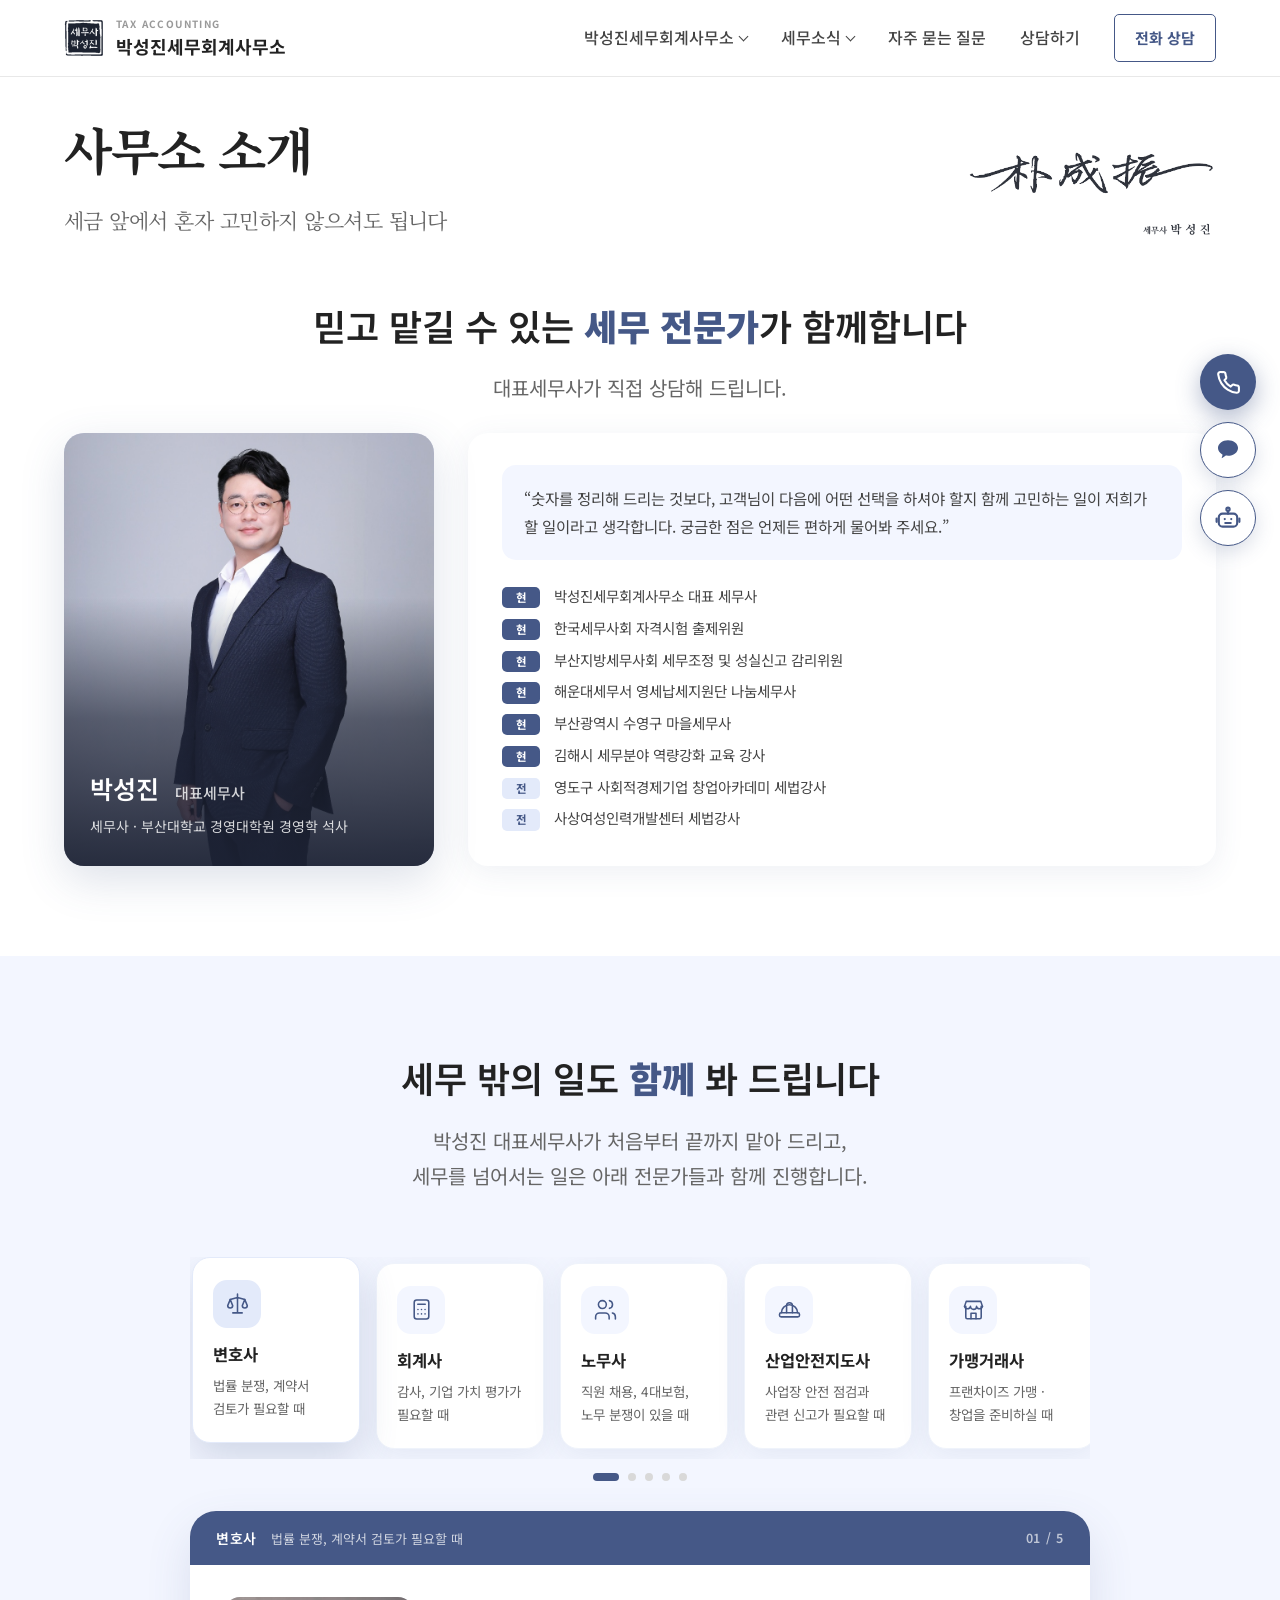
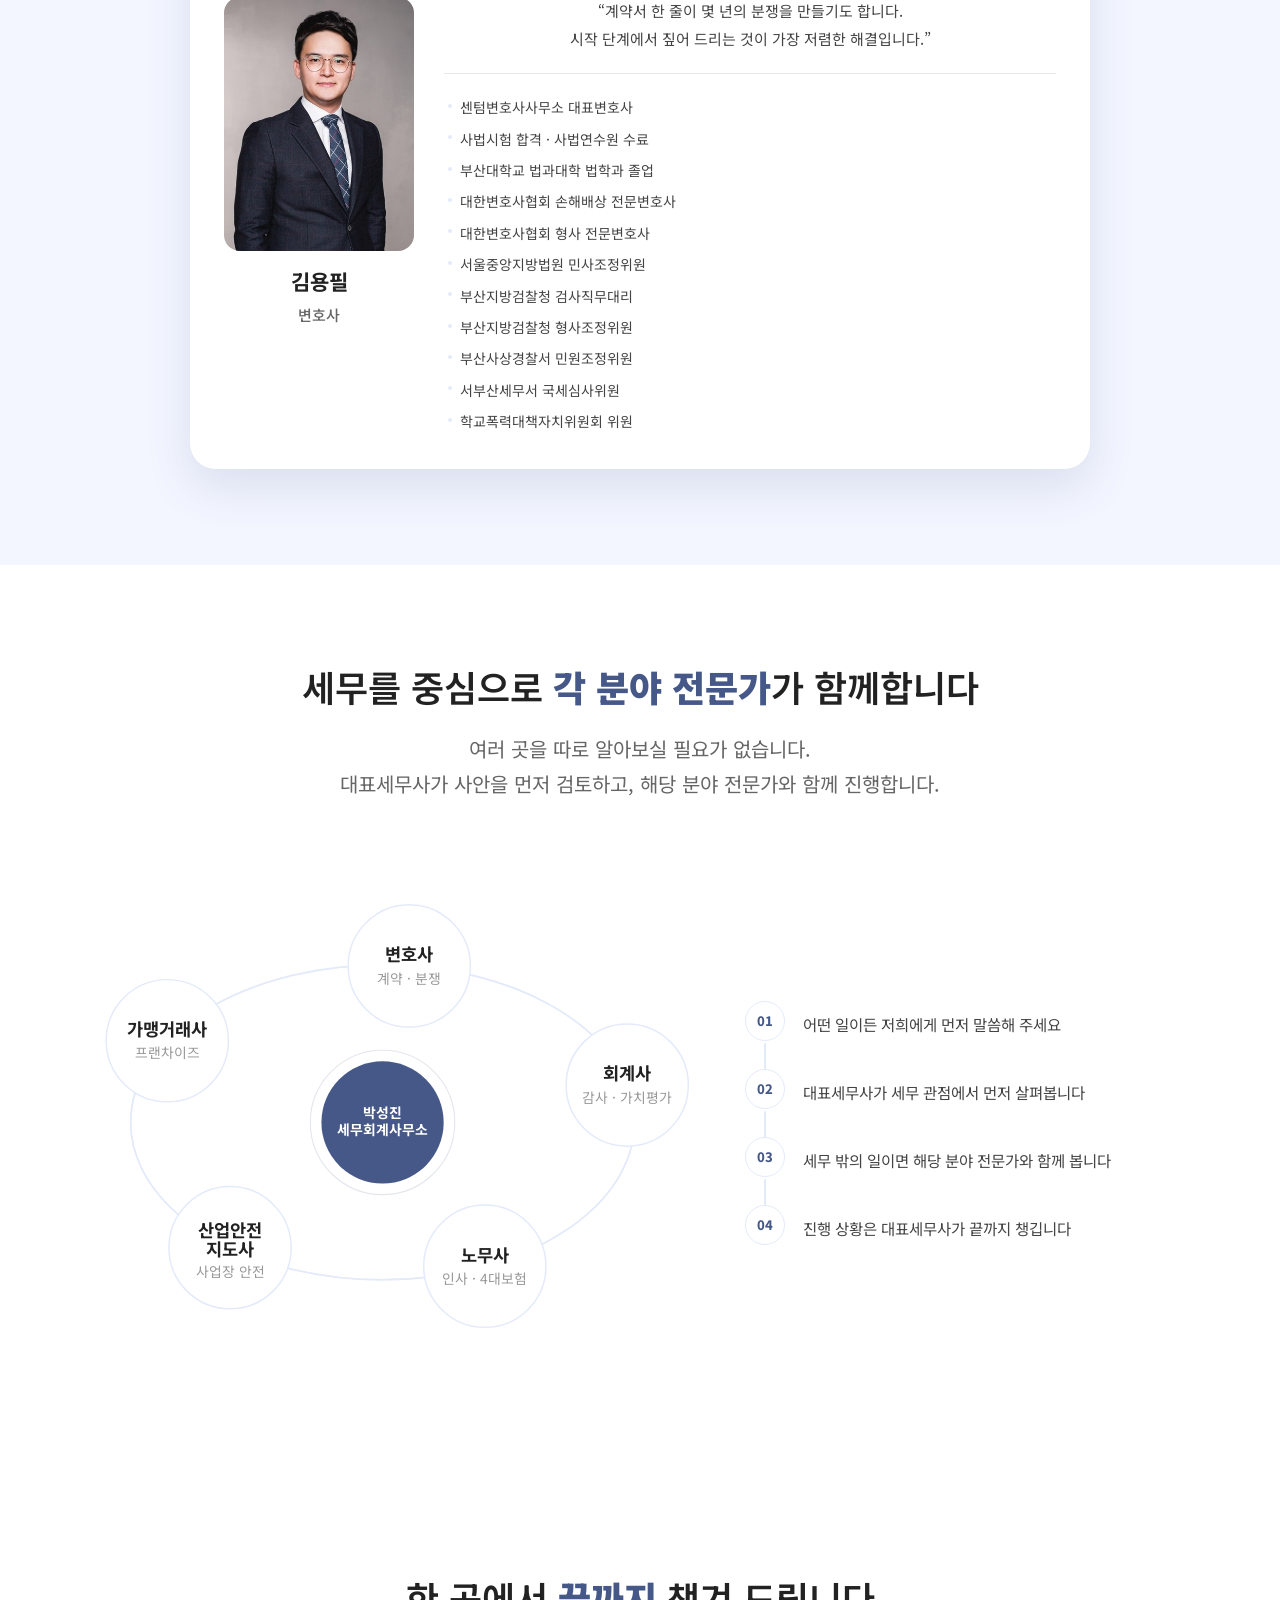
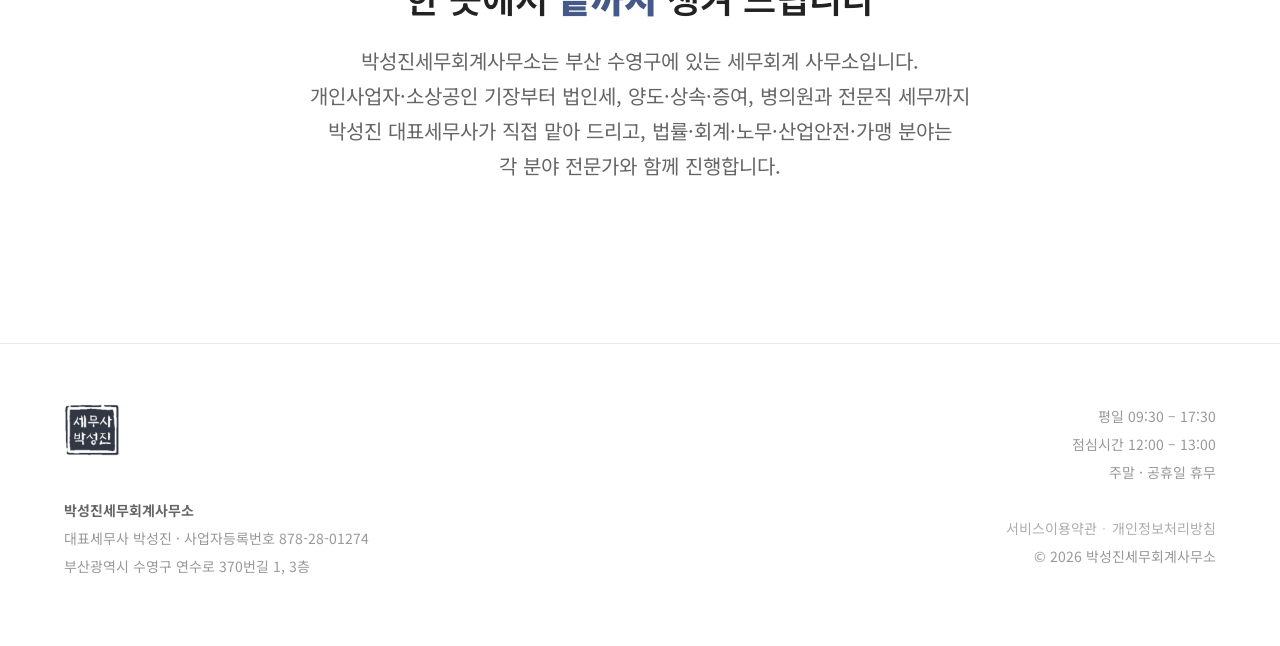
==== about/index.html @ 51ec9624 "서비스이용약관 · 개인정보처리방침 페이지를 더함 하단에서 눌러 볼 수 있는 별도 페이지 두 개를 만든다.  개인정보처리방침 (12개 조항) - 개인정보위원회 표준 서식을 뼈대로, " ====
<!DOCTYPE html>
<html lang="ko">
<head>
<meta charset="UTF-8">
<meta name="viewport" content="width=device-width, initial-scale=1">

<title>사무소 소개 | 박성진세무회계사무소</title>
<meta name="description" content="부산 수영구 박성진세무회계사무소를 소개합니다. 대표세무사 박성진, 개인·법인 기장부터 양도·상속·증여, 병의원, 전문직 세무까지.">

<link rel="icon" type="image/png" href="../office-logo.png">
<link rel="apple-touch-icon" href="../office-logo.png">

<link rel="preconnect" href="https://fonts.googleapis.com">
<link rel="preconnect" href="https://fonts.gstatic.com" crossorigin>
<link href="https://fonts.googleapis.com/css2?family=Noto+Sans+KR:wght@400;500;600;700;900&family=Noto+Serif+KR:wght@400;500;600;700&display=swap" rel="stylesheet">

<link rel="stylesheet" href="../style.css">
</head>
<body>
<header class="header">
  <!-- 로고를 누르면 홈(첫 화면)으로 돌아옵니다 -->
  <div class="container">
    <a class="logo" href="../">
      <img src="../office-logo.png" alt="" onerror="this.style.display='none'">
      <span><small>TAX ACCOUNTING</small><b>박성진세무회계사무소</b></span>
    </a>
    <nav class="gnb">
      <div class="has-sub">
        <a href="../about/" class="top">박성진세무회계사무소</a>
        <div class="sub">
          <a href="../about/">사무소 소개</a>
          <a href="../location/">사무소 위치</a>
        </div>
      </div>
      <div class="has-sub">
        <a href="../column/" class="top">세무소식</a>
        <div class="sub">
          <a href="../column/">세무소식</a>
          <a href="../news/">세무뉴스</a>
        </div>
      </div>
      <a href="../faq/">자주 묻는 질문</a>
      <a href="../consult/">상담하기</a>
      <a class="tel" href="tel:050714318155">전화 상담</a>
      <button class="menu-btn" id="menuBtn" aria-label="메뉴 열기" aria-expanded="false">
        <span></span><span></span><span></span>
      </button>
    </nav>
  </div>

  <!-- 좁은 화면용 메뉴 : 제목을 누르면 아래가 펼쳐집니다 -->
  <nav class="m-menu" id="mMenu">
    <div class="m-group">
      <button class="m-top" type="button" aria-expanded="false">박성진세무회계사무소</button>
      <div class="m-sub">
        <a href="../about/">사무소 소개</a>
        <a href="../location/">사무소 위치</a>
      </div>
    </div>
    <div class="m-group">
      <button class="m-top" type="button" aria-expanded="false">세무소식</button>
      <div class="m-sub">
        <a href="../column/">세무소식</a>
        <a href="../news/">세무뉴스</a>
      </div>
    </div>
    <a href="../faq/">자주 묻는 질문</a>
    <a href="../consult/">상담하기</a>
  </nav>
</header>

<section class="sub-hero">
  <div class="container">
    <h1>사무소 소개</h1>
    <p>세금 앞에서 혼자 고민하지 않으셔도 됩니다</p>
    <img class="sign" src="../sign.png" alt="박성진 대표세무사 서명">
  </div>
</section>


<section class="tax-sec">
  <div class="container">
    <div class="title_box rv">
      <h2>믿고 맡길 수 있는 <span class="nv">세무 전문가</span>가 함께합니다</h2>
      <p class="text">대표세무사가 직접 상담해 드립니다.</p>
    </div>

    <div class="tax-grid rv">
      <div class="tax-card">
        <img src="../profile-full.jpg" alt="박성진 대표세무사">
        <div class="veil"></div>
        <div class="on">
          <div class="nm">박성진 <em>대표세무사</em></div>
          <div class="ed">세무사 · 부산대학교 경영대학원 경영학 석사</div>
        </div>
      </div>

      <div class="tax-info">
        <p class="say">
          “숫자를 정리해 드리는 것보다, 고객님이 다음에 어떤 선택을 하셔야 할지
          함께 고민하는 일이 저희가 할 일이라고 생각합니다.
          궁금한 점은 언제든 편하게 물어봐 주세요.”
        </p>
        <ul class="career">
          <li><i class="now">현</i>박성진세무회계사무소 대표 세무사</li>
          <li><i class="now">현</i>한국세무사회 자격시험 출제위원</li>
          <li><i class="now">현</i>부산지방세무사회 세무조정 및 성실신고 감리위원</li>
          <li><i class="now">현</i>해운대세무서 영세납세지원단 나눔세무사</li>
          <li><i class="now">현</i>부산광역시 수영구 마을세무사</li>
          <li><i class="now">현</i>김해시 세무분야 역량강화 교육 강사</li>
          <li><i class="was">전</i>영도구 사회적경제기업 창업아카데미 세법강사</li>
          <li><i class="was">전</i>사상여성인력개발센터 세법강사</li>
        </ul>
      </div>
    </div>
  </div>
</section>

<!-- ================= 협력 전문가 =================
     ※ 위쪽 카드를 누르면 아래 큰 화면이 그분 것으로 바뀝니다.
        약력이 바뀌면 아래 pro-pan 안의 '약력' 줄만 고쳐 주시면 됩니다.
        pro-card 한 덩어리가 위 카드 한 장, pro-pan 한 덩어리가 큰 화면 한 장입니다. -->
<section class="page pale">
  <div class="container">
    <div class="title_box rv">
      <h2>세무 밖의 일도 <span class="nv">함께</span> 봐 드립니다</h2>
      <p class="text">
        박성진 대표세무사가 처음부터 끝까지 맡아 드리고,<br>
        세무를 넘어서는 일은 아래 전문가들과 함께 진행합니다.
      </p>
    </div>

    <div class="pro-stage rv">
      <!-- 위 : 눌러서 바꾸는 카드 -->
      <ul class="pro-track" id="proTrack">
        <li class="pro-card act" data-i="0" tabindex="0" role="button" aria-label="변호사 약력 보기">
          <div class="ic"><svg viewBox="0 0 24 24"><path d="M12 3v18M7.5 21h9M12 6.2l-7 2m7-2l7 2"/><path d="M5 8.2 2.6 14a2.4 2.4 0 0 0 4.8 0L5 8.2z"/><path d="M19 8.2 16.6 14a2.4 2.4 0 0 0 4.8 0L19 8.2z"/></svg></div>
          <h3>변호사</h3>
          <p>법률 분쟁, 계약서 검토가 필요할 때</p>
        </li>
        <li class="pro-card" data-i="1" tabindex="0" role="button" aria-label="회계사 약력 보기">
          <div class="ic"><svg viewBox="0 0 24 24"><rect x="5" y="2.8" width="14" height="18.4" rx="2.4"/><path d="M8.4 7h7.2"/><path d="M8.6 12h.01M12 12h.01M15.4 12h.01M8.6 16.2h.01M12 16.2h.01M15.4 16.2h.01"/></svg></div>
          <h3>회계사</h3>
          <p>감사, 기업 가치 평가가 필요할 때</p>
        </li>
        <li class="pro-card" data-i="2" tabindex="0" role="button" aria-label="노무사 약력 보기">
          <div class="ic"><svg viewBox="0 0 24 24"><path d="M15.5 21v-1.9a3.8 3.8 0 0 0-3.8-3.8H6.3a3.8 3.8 0 0 0-3.8 3.8V21"/><circle cx="9" cy="7.3" r="3.8"/><path d="M21.5 21v-1.9a3.8 3.8 0 0 0-2.9-3.7"/><path d="M15.8 3.5a3.8 3.8 0 0 1 0 7.4"/></svg></div>
          <h3>노무사</h3>
          <p>직원 채용, 4대보험, 노무 분쟁이 있을 때</p>
        </li>
        <li class="pro-card" data-i="3" tabindex="0" role="button" aria-label="산업안전지도사 약력 보기">
          <div class="ic"><svg viewBox="0 0 24 24"><path d="M4.2 15.2a7.8 7.8 0 0 1 15.6 0"/><path d="M9.2 15V8.4a2.8 2.8 0 0 1 5.6 0V15"/><rect x="2.4" y="15.2" width="19.2" height="3.9" rx="1.6"/></svg></div>
          <h3>산업안전지도사</h3>
          <p>사업장 안전 점검과 관련 신고가 필요할 때</p>
        </li>
        <li class="pro-card" data-i="4" tabindex="0" role="button" aria-label="가맹거래사 약력 보기">
          <div class="ic"><svg viewBox="0 0 24 24"><path d="M3.4 9 5 4.2h14L20.6 9"/><path d="M4.6 9v10.4a1.4 1.4 0 0 0 1.4 1.4h12a1.4 1.4 0 0 0 1.4-1.4V9"/><path d="M3.4 9a2.9 2.9 0 0 0 5.7 0 2.9 2.9 0 0 0 5.8 0 2.9 2.9 0 0 0 5.7 0"/><path d="M9.6 20.8v-5.2h4.8v5.2"/></svg></div>
          <h3>가맹거래사</h3>
          <p>프랜차이즈 가맹 · 창업을 준비하실 때</p>
        </li>
      </ul>

      <div class="pro-nav">
        <div class="pro-dots" id="proDots"></div>
      </div>

      <!-- 아래 : 고른 분의 약력 -->
      <div class="pro-frame" id="proFrame">
        <div class="pro-pan on" data-i="0">
          <div class="pro-ph"><span>변호사 <b>법률 분쟁, 계약서 검토가 필요할 때</b></span> <em>01 / 5</em></div>
          <div class="pro-pb">
            <div class="pro-side">
              <div class="pro-photo"><img src="../co-lawyer.jpg" alt="김용필 변호사"></div>
              <div class="pro-name">김용필 <em>변호사</em></div>
            </div>
            <div class="pro-txt">
              <!-- ▼ 한마디는 초안입니다. 본인 확인 뒤에 쓰시고, 고칠 때는 따옴표 안을 바꿔 주세요 -->
              <p class="pro-say">“계약서 한 줄이 몇 년의 분쟁을 만들기도 합니다. <br>시작 단계에서 짚어 드리는 것이 가장 저렴한 해결입니다.”</p>
              <ul class="pro-career">
              <li class="no-badge">센텀변호사사무소 대표변호사</li>
              <li class="no-badge">사법시험 합격 · 사법연수원 수료</li>
              <li class="no-badge">부산대학교 법과대학 법학과 졸업</li>
              <li class="no-badge">대한변호사협회 손해배상 전문변호사</li>
              <li class="no-badge">대한변호사협회 형사 전문변호사</li>
              <li class="no-badge">서울중앙지방법원 민사조정위원</li>
              <li class="no-badge">부산지방검찰청 검사직무대리</li>
              <li class="no-badge">부산지방검찰청 형사조정위원</li>
              <li class="no-badge">부산사상경찰서 민원조정위원</li>
              <li class="no-badge">서부산세무서 국세심사위원</li>
              <li class="no-badge">학교폭력대책자치위원회 위원</li>
              </ul>
            </div>
          </div>
        </div>

        <div class="pro-pan" data-i="1">
          <div class="pro-ph"><span>회계사 <b>감사, 기업 가치 평가가 필요할 때</b></span> <em>02 / 5</em></div>
          <div class="pro-pb">
            <div class="pro-side">
              <div class="pro-photo"><img src="../co-cpa.jpg" alt="박준태 공인회계사"></div>
              <div class="pro-name">박준태 <em>공인회계사</em></div>
            </div>
            <div class="pro-txt">
              <!-- ▼ 한마디는 초안입니다. 본인 확인 뒤에 쓰시고, 고칠 때는 따옴표 안을 바꿔 주세요 -->
              <p class="pro-say">“숫자는 결과가 아니라 판단의 근거입니다. <br>무엇을 보고 결정하셔야 할지부터 함께 정리해 드리겠습니다.”</p>
              <ul class="pro-career">
              <li><i class="now">현</i>공인회계사 제49회 합격 (금융감독원)</li>
              <li><i class="now">현</i>예일회계법인 공인회계사</li>
              <li><i class="now">현</i>회계감사 · 세무조정 · 기업 가치 평가 용역 수행</li>
              <li><i class="was">전</i>삼빛회계법인 · 안세회계법인 공인회계사</li>
              <li><i class="was">전</i>한영회계법인 공인회계사</li>
              </ul>
            </div>
          </div>
        </div>

        <div class="pro-pan" data-i="2">
          <div class="pro-ph"><span>노무사 <b>직원 채용, 4대보험, 노무 분쟁이 있을 때</b></span> <em>03 / 5</em></div>
          <div class="pro-pb">
            <div class="pro-side">
              <div class="pro-photo"><img src="../co-labor.jpg" alt="천지혜 공인노무사"></div>
              <div class="pro-name">천지혜 <em>공인노무사</em></div>
            </div>
            <div class="pro-txt">
              <!-- ▼ 한마디는 초안입니다. 본인 확인 뒤에 쓰시고, 고칠 때는 따옴표 안을 바꿔 주세요 -->
              <p class="pro-say">“직원 한 분을 모시는 일에도 지켜야 할 절차가 있습니다. <br>미리 챙겨 두면 나중에 크게 다툴 일이 줄어듭니다.”</p>
              <ul class="pro-career">
              <li><i class="now">현</i>리드원 노동법률사무소 대표 공인노무사</li>
              <li><i class="now">현</i>직장갑질 119 법률스태프</li>
              <li><i class="now">현</i>양천구 감정노동자권리보장 위원회 위원</li>
              <li><i class="now">현</i>군포시 청소년노동인권센터 자문위원</li>
              <li><i class="now">현</i>고용노동부 근로조건 자율개선 책임 컨설턴트</li>
              <li><i class="now">현</i>NCS 국가직무능력표준 책임 컨설턴트</li>
              <li><i class="now">현</i>청소년 근로권익센터 노동인권 컨설턴트</li>
              <li><i class="now">현</i>직업계고 현장실습 지원단 공인노무사</li>
              <li><i class="now">현</i>건인회(건설인사담당자모임), 인사노무네트워크, SHRM 등 정회원 활동</li>
              <li><i class="was">전</i>한국공인노무사회 교육연수위원회 위원</li>
              <li><i class="was">전</i>한국공인노무사회 대외협력홍보위원회 위원</li>
              <li><i class="was">전</i>에이플 노무법인 공인노무사</li>
              <li><i class="was">전</i>중견그룹 창성건설 인사과장(12년)</li>
              </ul>
            </div>
          </div>
        </div>

        <div class="pro-pan" data-i="3">
          <div class="pro-ph"><span>산업안전지도사 <b>사업장 안전 점검과 관련 신고가 필요할 때</b></span> <em>04 / 5</em></div>
          <div class="pro-pb">
            <div class="pro-side">
              <div class="pro-photo"><img src="../co-safety.jpg" alt="김정환 산업안전지도사(기계)"></div>
              <div class="pro-name">김정환 <em>산업안전지도사(기계)</em></div>
            </div>
            <div class="pro-txt">
              <!-- ▼ 한마디는 초안입니다. 본인 확인 뒤에 쓰시고, 고칠 때는 따옴표 안을 바꿔 주세요 -->
              <p class="pro-say">“안전은 사고가 난 뒤에 준비할 수 없습니다. <br>지금 사업장에서 무엇이 빠져 있는지부터 함께 보겠습니다.”</p>
              <ul class="pro-career">
              <li><i class="now">현</i>J.W(제이더블유)한국산업안전 대표 · 고용노동부 지정 안전 전문 기관</li>
              <li><i class="now">현</i>KOSHA-MS(한국산업안전보건공단 안전보건체계 구축) 심사원</li>
              <li><i class="now">현</i>한국산업인력공단 출제 검토 위원</li>
              <li><i class="now">현</i>산업안전지도사협회 · 주택관리사협회 · 전기안전관리기술인협회 정회원</li>
              <li><i class="was">전</i>2024년 안전보건 경영체계 구축 사업 120개 사업장 수행</li>
              <li><i class="was">전</i>금호타이어 광주공장 위험성 평가 (근로자 2,500명 · 13만평)</li>
              <li><i class="was">전</i>부산광역시 동구청 위험성 평가 및 안전보건체계 구축 점검</li>
              <li><i class="was">전</i>현대파텍스 서산·익산공장 등 계열사·협력사 50여 사업장</li>
              </ul>
            </div>
          </div>
        </div>

        <div class="pro-pan" data-i="4">
          <div class="pro-ph"><span>가맹거래사 <b>프랜차이즈 가맹 · 창업을 준비하실 때</b></span> <em>05 / 5</em></div>
          <div class="pro-pb">
            <div class="pro-side">
              <div class="pro-photo"><img src="../co-franchise.jpg" alt="옥수인 가맹거래사"></div>
              <div class="pro-name">옥수인 <em>가맹거래사</em></div>
            </div>
            <div class="pro-txt">
              <!-- ▼ 한마디는 초안입니다. 본인 확인 뒤에 쓰시고, 고칠 때는 따옴표 안을 바꿔 주세요 -->
              <p class="pro-say">“가맹 계약은 한 번 맺으면 되돌리기 어렵습니다. <br>시작하시기 전에 정보공개서부터 꼼꼼히 확인해 드리겠습니다.”</p>
              <ul class="pro-career">
              <li><i class="now">현</i>공정거래위원회 제577호 등록 가맹거래사</li>
              <li><i class="now">현</i>넥타 대표</li>
              <li><i class="was">전</i>프랜차이즈 컨설팅 기업 프로스트 대표</li>
              <li><i class="was">전</i>가맹거래사아카데미 경영학 강사</li>
              <li><i class="was">전</i>더벤티코리아 가맹본부</li>
              <li><i class="was">전</i>부산경제진흥원 산업육성지원단</li>
              <li><i class="was">전</i>부산시 가맹사업 분쟁조정 조사관 및 정보공개서 등록 심사관</li>
              <li><i class="was">전</i>가맹거래사협회 부울경지회장</li>
              <li><i class="was">전</i>경제정의실천연합 법률상담관</li>
              </ul>
            </div>
          </div>
        </div>

      </div>
    </div>
  </div>
</section>
<!-- ================= 함께 일하는 그림 ================= -->
<section class="page web-sec">
  <div class="container">
    <div class="title_box rv">
      <h2>세무를 중심으로 <span class="nv">각 분야 전문가</span>가 함께합니다</h2>
      <p class="text">
        여러 곳을 따로 알아보실 필요가 없습니다.<br>
        대표세무사가 사안을 먼저 검토하고, 해당 분야 전문가와 함께 진행합니다.
      </p>
    </div>

    <div class="web-grid rv">
      <!-- 왼쪽 : 궤도 그림 (아주 천천히 돕니다) -->
      <div class="web-wrap">
        <!-- 넓은 화면 : 가로로 누운 궤도 -->
        <svg class="web-map orb only-pc" viewBox="-24 -68 688 556" role="img"
             aria-label="박성진세무회계사무소를 가운데 두고 변호사, 회계사, 노무사, 산업안전지도사, 가맹거래사가 궤도 위에서 함께 일하는 그림">
          <ellipse class="w-orbit faint spin1" cx="320" cy="210" rx="272" ry="170"/>
          <ellipse class="w-orbit faint spin2" cx="320" cy="210" rx="272" ry="170"/>
          <ellipse class="w-orbit" cx="320" cy="210" rx="272" ry="170"/>
          <circle class="w-halo" cx="320" cy="210" r="78"/>
          <circle class="w-core" cx="320" cy="210" r="66"/>
          <text class="w-ct" x="320" y="205">박성진<tspan x="320" dy="19">세무회계사무소</tspan></text>

          <g>
            <circle class="w-node" cx="0" cy="0" r="66"/>
            <text class="w-nm" x="0" y="-5">변호사</text>
            <text class="w-sub" x="0" y="19">계약 · 분쟁</text>
            <animateMotion dur="90s" begin="-67.5s" repeatCount="indefinite"
              path="M592,210 A272,170 0 0,1 48,210 A272,170 0 0,1 592,210"/>
          </g>

          <g>
            <circle class="w-node" cx="0" cy="0" r="66"/>
            <text class="w-nm" x="0" y="-5">회계사</text>
            <text class="w-sub" x="0" y="19">감사 · 가치평가</text>
            <animateMotion dur="90s" begin="-85.5s" repeatCount="indefinite"
              path="M592,210 A272,170 0 0,1 48,210 A272,170 0 0,1 592,210"/>
          </g>

          <g>
            <circle class="w-node" cx="0" cy="0" r="66"/>
            <text class="w-nm" x="0" y="-5">노무사</text>
            <text class="w-sub" x="0" y="19">인사 · 4대보험</text>
            <animateMotion dur="90s" begin="-13.5s" repeatCount="indefinite"
              path="M592,210 A272,170 0 0,1 48,210 A272,170 0 0,1 592,210"/>
          </g>

          <g>
            <circle class="w-node" cx="0" cy="0" r="66"/>
            <text class="w-nm" x="0" y="-11.5">산업안전<tspan x="0" dy="21">지도사</tspan></text>
            <text class="w-sub" x="0" y="31.5">사업장 안전</text>
            <animateMotion dur="90s" begin="-31.5s" repeatCount="indefinite"
              path="M592,210 A272,170 0 0,1 48,210 A272,170 0 0,1 592,210"/>
          </g>

          <g>
            <circle class="w-node" cx="0" cy="0" r="66"/>
            <text class="w-nm" x="0" y="-5">가맹거래사</text>
            <text class="w-sub" x="0" y="19">프랜차이즈</text>
            <animateMotion dur="90s" begin="-49.5s" repeatCount="indefinite"
              path="M592,210 A272,170 0 0,1 48,210 A272,170 0 0,1 592,210"/>
          </g>
        </svg>

        <!-- 좁은 화면 : 세로로 선 궤도 (가로 궤도는 글씨가 너무 작아집니다) -->
        <svg class="web-map orb only-mo" viewBox="-22 -20 464 680" role="img"
             aria-label="박성진세무회계사무소를 가운데 두고 변호사, 회계사, 노무사, 산업안전지도사, 가맹거래사가 궤도 위에서 함께 일하는 그림">
          <ellipse class="w-orbit faint spin1" cx="210" cy="320" rx="134" ry="228"/>
          <ellipse class="w-orbit faint spin2" cx="210" cy="320" rx="134" ry="228"/>
          <ellipse class="w-orbit" cx="210" cy="320" rx="160" ry="272"/>
          <circle class="w-halo" cx="210" cy="320" r="82"/>
          <circle class="w-core" cx="210" cy="320" r="70"/>
          <text class="w-ct" x="210" y="315">박성진<tspan x="210" dy="20">세무회계사무소</tspan></text>

          <g>
            <circle class="w-node" cx="0" cy="0" r="62"/>
            <text class="w-nm" x="0" y="-5">변호사</text>
            <text class="w-sub" x="0" y="18">계약 · 분쟁</text>
            <animateMotion dur="90s" begin="-67.5s" repeatCount="indefinite"
              path="M370,320 A160,272 0 0,1 50,320 A160,272 0 0,1 370,320"/>
          </g>

          <g>
            <circle class="w-node" cx="0" cy="0" r="62"/>
            <text class="w-nm" x="0" y="-5">회계사</text>
            <text class="w-sub" x="0" y="18">감사 · 가치평가</text>
            <animateMotion dur="90s" begin="-85.5s" repeatCount="indefinite"
              path="M370,320 A160,272 0 0,1 50,320 A160,272 0 0,1 370,320"/>
          </g>

          <g>
            <circle class="w-node" cx="0" cy="0" r="62"/>
            <text class="w-nm" x="0" y="-5">노무사</text>
            <text class="w-sub" x="0" y="18">인사 · 4대보험</text>
            <animateMotion dur="90s" begin="-13.5s" repeatCount="indefinite"
              path="M370,320 A160,272 0 0,1 50,320 A160,272 0 0,1 370,320"/>
          </g>

          <g>
            <circle class="w-node" cx="0" cy="0" r="62"/>
            <text class="w-nm" x="0" y="-12">산업안전<tspan x="0" dy="21">지도사</tspan></text>
            <text class="w-sub" x="0" y="31">사업장 안전</text>
            <animateMotion dur="90s" begin="-31.5s" repeatCount="indefinite"
              path="M370,320 A160,272 0 0,1 50,320 A160,272 0 0,1 370,320"/>
          </g>

          <g>
            <circle class="w-node" cx="0" cy="0" r="62"/>
            <text class="w-nm" x="0" y="-5">가맹거래사</text>
            <text class="w-sub" x="0" y="18">프랜차이즈</text>
            <animateMotion dur="90s" begin="-49.5s" repeatCount="indefinite"
              path="M370,320 A160,272 0 0,1 50,320 A160,272 0 0,1 370,320"/>
          </g>
        </svg>
      </div>

      <!-- 오른쪽 : 일이 흘러가는 순서 -->
      <ol class="web-step">
        <li><i>01</i><p>어떤 일이든 저희에게 먼저 말씀해 주세요</p></li>
        <li><i>02</i><p>대표세무사가 세무 관점에서 먼저 살펴봅니다</p></li>
        <li><i>03</i><p>세무 밖의 일이면 해당 분야 전문가와 함께 봅니다</p></li>
        <li><i>04</i><p>진행 상황은 대표세무사가 끝까지 챙깁니다</p></li>
      </ol>
    </div>
  </div>
</section>
<section class="page">
  <div class="narrow">
    <div class="title_box rv">
      <h2>한 곳에서 <span class="nv">끝까지</span> 챙겨 드립니다</h2>
      <p class="text">
        박성진세무회계사무소는 부산 수영구에 있는 세무회계 사무소입니다.<br>
        개인사업자·소상공인 기장부터 법인세, 양도·상속·증여, 병의원과 전문직 세무까지<br>
        박성진 대표세무사가 직접 맡아 드리고,
        법률·회계·노무·산업안전·가맹 분야는<br>
        각 분야 전문가와 함께 진행합니다.
      </p>
    </div>
  </div>
</section>



<footer>
  <div class="container">
    <p>
      <img class="flogo" src="../office-logo.png" alt="박성진세무회계사무소 로고"><br>
      <b>박성진세무회계사무소</b><br>
      대표세무사 박성진 · 사업자등록번호 878-28-01274<br>
      부산광역시 수영구 연수로 370번길 1, 3층
    </p>
    <p style="text-align:right;">
      평일 09:30 – 17:30<br>
      점심시간 12:00 – 13:00<br>
      주말 · 공휴일 휴무<br><br>
      <span class="fpolicy"><a href="../terms/">서비스이용약관</a><a href="../privacy/">개인정보처리방침</a></span><br>
      © 2026 박성진세무회계사무소
    </p>
  </div>
</footer>

<div class="fab">
  <a class="top-fab" id="topFab" href="#" aria-label="맨 위로" title="맨 위로">
    <svg viewBox="0 0 24 24"><path d="M18 14.5l-6-6-6 6"/></svg>
  </a>
  <a class="call-fab" href="tel:050714318155" aria-label="상담 전화 연결" title="상담 전화 연결">
    <svg viewBox="0 0 24 24"><path d="M22 16.9v3a2 2 0 0 1-2.2 2 19.8 19.8 0 0 1-8.6-3.1 19.5 19.5 0 0 1-6-6A19.8 19.8 0 0 1 2.1 4.2 2 2 0 0 1 4.1 2h3a2 2 0 0 1 2 1.7c.1 1 .3 1.9.7 2.8a2 2 0 0 1-.5 2.1L8.1 9.9a16 16 0 0 0 6 6l1.3-1.3a2 2 0 0 1 2.1-.5c.9.4 1.8.6 2.8.7a2 2 0 0 1 1.7 2z"/></svg>
  </a>
  <!-- 카카오톡 채널 : 컴퓨터는 채널 홈, 휴대폰은 바로 대화창 (common.js 에서 바꿔 줍니다) -->
  <a class="kakao-fab" href="http://pf.kakao.com/_nxnSjn" target="_blank" rel="noopener"
     data-pc="http://pf.kakao.com/_nxnSjn" data-mo="http://pf.kakao.com/_nxnSjn/chat"
     aria-label="카카오톡 채널 상담" title="카카오톡 채널 상담">
    <svg viewBox="0 0 24 24"><path d="M12 3C6.9 3 2.75 6.24 2.75 10.23c0 2.55 1.7 4.79 4.26 6.06-.19.69-.68 2.47-.78 2.85-.12.48.18.47.37.34.15-.1 2.4-1.63 3.37-2.29.66.1 1.34.15 2.03.15 5.1 0 9.25-3.24 9.25-7.23S17.1 3 12 3z"/></svg>
  </a>
  <!-- ★★ 챗봇 주소를 받으면 아래 # 자리에 넣어주세요 -->
  <a class="bot-fab" href="#" target="_blank" rel="noopener" aria-label="간단 문의 챗봇" title="간단 문의 챗봇">
    <svg viewBox="0 0 24 24">
      <rect x="3.5" y="8" width="17" height="12" rx="3.5"/>
      <path d="M12 8V5.4"/><circle cx="12" cy="3.9" r="1.5"/>
      <path d="M9 13h.01M15 13h.01"/><path d="M9.5 16.6h5"/>
      <path d="M1.5 12.5v3M22.5 12.5v3"/>
    </svg>
  </a>
</div>

<script src="../common.js"></script>

<script>
/* ---------------------------------------------------------
   협력 전문가 : 위 카드를 누르면 아래 큰 화면이 바뀝니다
   --------------------------------------------------------- */
(function(){
  var 틀   = document.getElementById('proFrame');
  var 줄   = document.getElementById('proTrack');
  var 점칸 = document.getElementById('proDots');
  if(!틀 || !줄) return;

  var 화면 = 틀.querySelectorAll('.pro-pan');
  var 카드 = 줄.querySelectorAll('.pro-card');
  var 지금 = 0;

  /* 아래 점 만들기 */
  for(var k = 0; k < 화면.length; k++){
    var 점 = document.createElement('i');
    점.dataset.i = k;
    if(k === 0) 점.className = 'act';
    점칸.appendChild(점);
  }
  var 점들 = 점칸.querySelectorAll('i');

  function 고르기(n){
    if(n === 지금 || n < 0 || n >= 화면.length) return;
    지금 = n;
    화면.forEach(function(e, i){ e.classList.toggle('on', i === n); });
    카드.forEach(function(e, i){ e.classList.toggle('act', i === n); });
    점들.forEach(function(e, i){ e.classList.toggle('act', i === n); });

    /* 고른 카드가 화면 밖이면 보이는 자리까지 옮겨 줍니다 */
    var c = 카드[n];
    var 보임 = 줄.getBoundingClientRect();
    var 칸 = c.getBoundingClientRect();
    if(칸.left < 보임.left + 4 || 칸.right > 보임.right - 4){
      줄.scrollTo({ left: c.offsetLeft - (줄.clientWidth - c.offsetWidth) / 2, behavior:'smooth' });
    }
  }

  카드.forEach(function(c){
    c.addEventListener('click', function(){ 고르기(+this.dataset.i); });
    c.addEventListener('keydown', function(e){
      if(e.key === 'Enter' || e.key === ' '){ e.preventDefault(); 고르기(+this.dataset.i); }
    });
  });
  점들.forEach(function(d){
    d.addEventListener('click', function(){ 고르기(+this.dataset.i); });
  });
})();
</script>













</body>
</html>
---- style.css ----
/* ==========================================================
   [1] 색깔 — 채움택스에서 뽑아낸 실제 값
   ========================================================== */
:root{
  --navy:   #455887;   /* 대표색 */
  --navy-d: #37456B;   /* 눌렀을 때 진한 색 */
  --pale:   #F3F6FF;   /* 연한 하늘빛 배경 */
  --pale2:  #E3EAFA;   /* 조금 진한 하늘빛 */
  --t1:     #222222;   /* 제목 글자 */
  --t2:     #444444;   /* 보조 글자 */
  --t3:     #666666;   /* 설명 글자 */
  --t4:     #999999;   /* 흐린 글자 */
  --line:   #E8E8E8;
  --white:  #FFFFFF;
  --sh:     0 6px 30px rgba(69,88,135,.09);
}

*{ box-sizing:border-box; margin:0; padding:0; }
html{ scroll-behavior:smooth; }
body{
  background:#fff; color:var(--t1);
  font-family:'Noto Sans KR','Malgun Gothic','맑은 고딕',sans-serif;
  font-weight:400; line-height:1.6; -webkit-font-smoothing:antialiased;
  overflow-x:hidden;
  /* 한글은 낱말 중간에서 줄이 끊기면 읽기 나쁩니다.
     사이트 전체에 한 번에 걸어 둡니다 (예전에는 29군데에 하나씩 걸려 있었습니다) */
  word-break:keep-all;
  overflow-wrap:break-word;   /* 단, 한 낱말이 칸보다 길면 그때만 끊습니다 */
  text-wrap:pretty;           /* 마지막 줄에 낱말 하나만 덩그러니 남지 않게 */
}
img{ max-width:100%; display:block; }

.container{ max-width:1200px; margin:0 auto; padding:0 24px; position:relative; z-index:2; }
.narrow{ max-width:860px; margin:0 auto; padding:0 24px; position:relative; z-index:2; }

section{ position:relative; padding:130px 0; }
@media (max-width:900px){ section{ padding:80px 0; } }

/* ==========================================================
   [2] 글자 규칙 — 40px/600, 강조는 900 또는 남색
   ========================================================== */
h1{ font-size:clamp(27px,4.2vw,52px); font-weight:600; line-height:1.3; word-break:keep-all; }
h2{ font-size:clamp(19px,2.88vw,36px); font-weight:600; line-height:1.4; word-break:keep-all; }
h2 strong{ font-weight:900; }
h2 .nv{ color:var(--navy); font-weight:900; }
h3.small{ font-size:clamp(18px,1.9vw,24px); font-weight:700; color:var(--t1); margin-bottom:12px; }
.text{ font-size:clamp(15.5px,1.6vw,20px); font-weight:400; color:var(--t3); line-height:1.75; word-break:keep-all; }
.title_box{ text-align:center; margin-bottom:64px; }
.title_box .text{ margin-top:20px; }

/* 남색 알약 배지 */
.bubble{
  display:inline-flex; align-items:center; gap:9px;
  background:var(--navy); color:#fff; border-radius:40px;
  padding:12px 26px; font-size:clamp(15px,1.6vw,20px); font-weight:600; margin-bottom:24px;
}
.bubble svg{ width:19px; height:19px; fill:none; stroke:#fff; stroke-width:2; stroke-linecap:round; stroke-linejoin:round; }

/* 전면 연한 배경 */
.pale-bg{ position:absolute; left:50%; transform:translateX(-50%); width:100vw; background:var(--pale); z-index:0; }

/* 배경에 깔리는 초대형 영문 글씨 */
.bg-text{
  position:absolute; left:0; white-space:nowrap; z-index:0; pointer-events:none;
  font-size:clamp(70px,15vw,200px); font-weight:800; color:var(--pale);
  line-height:1; letter-spacing:-.02em; user-select:none;
}

/* 버튼 — 모서리 5px, 260x60 */
.btn{
  display:inline-flex; align-items:center; justify-content:center; gap:9px;
  min-width:240px; height:60px; padding:0 32px; border-radius:5px;
  font-size:17px; font-weight:600; text-decoration:none; transition:background .2s, color .2s;
}
.btn-navy{ background:var(--navy); color:#fff; }
.btn-navy:hover{ background:var(--navy-d); }
.btn-line{ background:#fff; color:var(--navy); border:1px solid var(--navy); }
.btn-line:hover{ background:var(--pale); }

/* ==========================================================
   [3] 맨 위 바
   ========================================================== */
.header{
  position:sticky; top:0; z-index:100; background:rgba(255,255,255,.95);
  backdrop-filter:blur(12px); border-bottom:1px solid var(--line);
}
.header .container{ display:flex; align-items:center; justify-content:space-between; height:76px; }
.logo{ display:flex; align-items:center; gap:12px; text-decoration:none; color:var(--t1); }
.logo img{ width:40px; height:40px; object-fit:contain; }
.logo small{ display:block; font-size:10px; letter-spacing:.14em; color:var(--t4); font-weight:700; }
.logo b{ font-size:18px; font-weight:700; }
.gnb{ display:flex; align-items:center; gap:34px; }
.gnb a{ font-size:16px; font-weight:500; color:var(--t2); text-decoration:none; }
.gnb a:hover{ color:var(--navy); }
.gnb .tel{
  border:1px solid var(--navy); color:var(--navy); border-radius:5px;
  padding:11px 20px; font-weight:700; font-size:15px;
}
.gnb .tel:hover{ background:var(--navy); color:#fff; }

/* 마우스를 올리면 아래로 펼쳐지는 메뉴 */
.gnb .has-sub{ position:relative; }
.gnb .has-sub > .top{ display:inline-flex; align-items:center; gap:6px; }
.gnb .has-sub > .top::after{
  content:''; width:6px; height:6px; margin-top:-3px;
  border-right:1.8px solid currentColor; border-bottom:1.8px solid currentColor;
  transform:rotate(45deg); transition:transform .2s;
}
.gnb .has-sub:hover > .top{ color:var(--navy); }
.gnb .has-sub:hover > .top::after{ transform:rotate(225deg) translate(-2px,-2px); }
.gnb .sub{
  position:absolute; left:50%; top:100%; padding-top:14px;
  opacity:0; visibility:hidden; transform:translate(-50%,6px);
  transition:opacity .2s, transform .2s, visibility .2s;
}
.gnb .has-sub:hover .sub, .gnb .has-sub:focus-within .sub{
  opacity:1; visibility:visible; transform:translate(-50%,0);
}
.gnb .sub::before{                       /* 흰 말풍선 상자 */
  content:''; position:absolute; inset:14px 0 0 0;
  background:#fff; border:1px solid var(--pale2); border-radius:14px;
  box-shadow:0 12px 30px rgba(69,88,135,.13);
}
.gnb .sub a{
  position:relative; display:block; white-space:nowrap;
  padding:12px 20px; font-size:15.5px; border-radius:10px; margin:6px;
}
.gnb .sub a:first-of-type{ margin-top:14px; }
.gnb .sub a:hover{ background:var(--pale); color:var(--navy); }
@media (max-width:1024px){
  .gnb a:not(.tel){ display:none; }
  .gnb .has-sub{ display:none; }     /* 펼침 메뉴는 햄버거 안에 들어 있습니다 */
}

/* ==========================================================
   [4] 첫 화면 + 대표세무사 소개 — 하나의 무대에서 이어집니다
   ========================================================== */
.stage{ position:relative; height:190vh; }     /* 이 높이만큼 스크롤하며 연출됩니다 */
.stage-pin{ position:sticky; top:0; height:100vh; overflow:hidden; background:#fff; }
.stage-inner{
  position:relative; height:100%; max-width:1200px; margin:0 auto; padding:0 24px;
}

/* 첫 화면은 명조체 — 붓글씨 서명과 어울리도록 */
.stage-hero h1,
.stage-hero .sub,
.stage-words{
  font-family:'Noto Serif KR','Nanum Myeongjo',serif;
}
.stage-hero h1{ letter-spacing:-.03em; }
.stage-words p{ letter-spacing:-.035em; }

/* 처음 글 (제목 + 부제 + 버튼) */
.stage-hero{
  position:absolute; left:24px; right:24px; top:32%; z-index:3;
  opacity:var(--ho,1); transform:translateY(calc(-50% + var(--hy,0px)));
}
.stage-hero h1{ margin-bottom:26px; }
.stage-sub{ width:min(52%,600px); }
.stage-hero .sub{ font-size:clamp(17px,1.9vw,24px); font-weight:600; color:var(--t3); }
.stage-hero .btns{ display:flex; gap:12px; margin-top:36px; flex-wrap:wrap; }

/* 서명 */
.stage-sign{
  position:absolute; right:24px; top:var(--sy,68%); transform:translateY(-50%);
  width:min(31%,360px); z-index:2;
}
/* 확대가 끝나면 다리 높이에서 옅게 남습니다 */

/* 마지막 문구 (두 줄로 크게) */
.stage-words{
  position:absolute; left:24px; right:24px; top:44%; transform:translateY(-50%);
  z-index:6; color:var(--t1); opacity:var(--wo,0);
}
.stage-words .mark{
  display:block; font-size:80px; line-height:.7; font-weight:700;
  color:var(--pale2); margin-bottom:18px;
}
.stage-words p{
  font-size:clamp(20px,2.85vw,37px); font-weight:500; line-height:1.72;
  letter-spacing:-.03em; word-break:keep-all;   /* 단어 중간에서 끊기지 않게 */
}
.stage-words p b{ font-weight:700; }

/* 문구 다음에 나타나는 버튼 */
.stage-cta{
  position:absolute; left:24px; top:74%;
  display:flex; gap:12px; flex-wrap:wrap; z-index:6; opacity:var(--co,0);
}

/* 휴대폰에서도 웹과 같은 순서로 나타납니다 (가운데 정렬) */
@media (max-width:900px){
  .stage-inner{ padding:0 20px; }

  .stage-hero{
    left:20px; right:20px; top:34%; text-align:center;
  }
  .stage-hero h1{ margin-bottom:20px; }
  .stage-sub{ width:auto; }
  .stage-hero .sub{ font-size:17px; }

  .stage-sign{
    left:50%; right:auto; top:var(--sy,70%);
    transform:translate(-50%,-50%);
    width:min(66%,250px);          /* 떠 있는 버튼과 겹치지 않는 폭 */
  }

  .stage-words{
    left:20px; right:20px; top:26%; transform:translateY(-50%);
    text-align:center;
  }
  .stage-words br{ display:none; }        /* 좁은 화면에선 줄이 알아서 넘어가게 */
  .stage-words .mark{ font-size:52px; margin-bottom:10px; }
  .stage-words p{ font-size:21px; line-height:1.8; }

  .stage-cta{
    left:20px; right:20px; top:64%;   /* 서명 아래, 떠 있는 아이콘 위 */
    justify-content:center;
  }
  .stage-cta .btn{ min-width:0; flex:1; max-width:170px; height:54px; font-size:15.5px; padding:0 16px; }
}

/* ==========================================================
   [4-3] 화면 오른쪽에 떠 있는 동그란 버튼들
        위에서부터 : 아래로 / 맨 위로 / 전화 / 카카오톡 / 챗봇
   ========================================================== */
.fab{
  position:fixed; right:24px; top:50%; transform:translateY(-50%); z-index:120;
  display:flex; flex-direction:column; gap:12px;
}
.fab a{
  width:56px; height:56px; border-radius:50%;
  display:grid; place-items:center; text-decoration:none;
  transition:background .2s, border-color .2s, transform .25s, box-shadow .25s;
}
.fab a svg{ fill:none; stroke-width:2; stroke-linecap:round; stroke-linejoin:round; }
.fab a:hover{ transform:translateY(-3px); }

/* 다음 구역으로 내려가기 */
.scroll-down{
  background:#fff; border:1px solid var(--pale2);
  box-shadow:0 6px 20px rgba(69,88,135,.18);
}
.scroll-down:hover{ background:var(--pale); border-color:var(--navy); }
.scroll-down svg{
  width:26px; height:26px; stroke:var(--navy);
  animation:bob 1.8s ease-in-out infinite;
}
/* 맨 아래까지 내려가면 위를 가리키는 화살표로 바뀝니다 */
.scroll-down.up svg{ animation:none; transform:rotate(180deg); }

/* 맨 위로 (휴대폰에서만, 조금 내려가면 나타납니다) */
.top-fab{
  background:#fff; border:1px solid var(--pale2);
  box-shadow:0 6px 20px rgba(69,88,135,.18);
}
.top-fab:hover{ background:var(--pale); border-color:var(--navy); }
.top-fab svg{ width:25px; height:25px; stroke:var(--navy); }
.fab a.top-fab{ display:none; }
@media (max-width:1000px){
  .fab a.top-fab{ display:grid; opacity:0; pointer-events:none; transition:opacity .3s ease; }
  .fab a.top-fab.show{ opacity:1; pointer-events:auto; }
}

/* 전화 걸기 */
.call-fab{ background:var(--navy); box-shadow:0 8px 24px rgba(69,88,135,.42); }
.call-fab:hover{ background:var(--navy-d); }
.call-fab svg{ width:25px; height:25px; stroke:#fff; }

/* 카카오톡 채널 */
.kakao-fab{ background:#fff; border:1px solid var(--navy); box-shadow:0 6px 20px rgba(69,88,135,.2); }
.kakao-fab:hover{ background:var(--pale); }
/* 카카오 말풍선만 선이 아니라 면으로 그립니다 */
.fab a.kakao-fab svg{ width:26px; height:26px; fill:var(--navy); stroke:none; }

/* 간단 문의 챗봇 */
.bot-fab{ background:#fff; border:1px solid var(--navy); box-shadow:0 6px 20px rgba(69,88,135,.2); }
.bot-fab:hover{ background:var(--pale); }
.bot-fab svg{ width:26px; height:26px; stroke:var(--navy); }

/* 아직 주소를 안 넣은 버튼은 눌러도 아무 일이 없습니다 */
.fab a[href="#"]{ cursor:default; }

@media (prefers-reduced-motion:reduce){ .scroll-down svg{ animation:none; } }
@keyframes bob{ 0%,100%{ transform:translateY(0);} 50%{ transform:translateY(6px);} }

/* ==========================================================
   [5] 문장 패널 — 연한 배경 + 흰 둥근 패널 (모서리 30px)
   ========================================================== */
.statement{ padding:120px 0; }
.statement .pale-bg{ top:0; bottom:0; }
.panel{
  position:relative; z-index:2; background:rgba(255,255,255,.55);
  border:1px solid rgba(255,255,255,.9); border-radius:30px;
  padding:66px 56px; text-align:center; box-shadow:0 10px 40px rgba(69,88,135,.06);
}
.panel .labels{ display:flex; justify-content:center; gap:40px; margin-bottom:34px; flex-wrap:wrap; }
.panel .labels p{ font-size:14px; color:var(--t2); letter-spacing:.08em; }
.panel h2{ margin-bottom:26px; }
.panel .dots, .title_box .dots{ display:flex; justify-content:center; gap:9px; margin-top:38px; }
.panel .dots i, .title_box .dots i{ width:8px; height:8px; border-radius:50%; display:block; }
@media (max-width:640px){ .panel{ padding:44px 24px; } }

/* ==========================================================
   [6] 업무 분야 — 왼쪽 화면이 바뀌고 오른쪽 카드가 흘러갑니다
        (채움택스 첫 화면의 그 구조)
   ========================================================== */
.svc-sec .pale-bg{ top:0; bottom:0; }

/* minmax(0,1fr) 로 두어야 카드 줄이 칸 너비를 밀어내지 않습니다 */
.svc-stage{ display:grid; grid-template-columns:360px minmax(0,1fr); gap:56px; align-items:center; }
.svc-stage > *{ min-width:0; }
@media (max-width:1000px){ .svc-stage{ grid-template-columns:minmax(0,1fr); gap:44px; } }
/* 넓은 화면에서는 카드가 화면 오른쪽 끝까지 흘러나가게 */
@media (min-width:1001px){ .svc-viewport{ width:calc(100% + max(0px,(100vw - 1152px) / 2)); } }

/* --- 왼쪽: 겹쳐놓고 투명도로 바뀌는 화면 --- */
.svc-panel{ position:relative; }
.svc-panel .circle{
  position:absolute; left:50%; top:50%; transform:translate(-50%,-50%);
  width:430px; height:430px; border-radius:50%; background:var(--pale2); z-index:0;
}
.svc-frame{ position:relative; z-index:1; width:334px; height:512px; margin:0 auto; }
@media (max-width:420px){
  .svc-frame{ width:290px; height:530px; }
  .svc-panel .circle{ width:330px; height:330px; }
}
.pan{
  position:absolute; inset:0; background:#fff; border-radius:26px; overflow:hidden;
  box-shadow:0 18px 46px rgba(69,88,135,.18);
  opacity:0; transform:translateY(16px); transition:opacity .55s ease, transform .55s ease;
}
.pan.on{ opacity:1; transform:none; }
.pan .ph{
  background:var(--navy); color:#fff; padding:17px 22px;
  font-size:13px; font-weight:600; letter-spacing:.06em;
  display:flex; align-items:center; justify-content:space-between;
}
.pan .ph em{ font-style:normal; opacity:.66; font-size:12px; }
.pan .pb{ padding:26px 24px; }
.pan .pt{ font-size:20px; font-weight:700; color:var(--t1); line-height:1.4; }
.pan ul{ list-style:none; margin-top:18px; }
.pan li{ font-size:14.5px; color:var(--t2); padding:6.5px 0 6.5px 17px; position:relative; line-height:1.55; }
.pan li::before{ content:''; position:absolute; left:0; top:14px; width:5px; height:5px; border-radius:50%; background:var(--navy); }
.pan .cal{ margin-top:22px; padding-top:20px; border-top:1px solid var(--line); }
.pan .cal .lbl{ font-size:11.5px; font-weight:700; color:var(--navy); letter-spacing:.1em; margin-bottom:12px; }
.pan .cal .row{ display:flex; justify-content:space-between; gap:12px; font-size:14px; color:var(--t3); padding:6px 0; }
.pan .cal .row b{ color:var(--navy); font-weight:700; white-space:nowrap; }

/* --- 오른쪽: 끊김 없이 흘러가는 카드 --- */
.svc-viewport{ overflow:hidden; }
.svc-track{ display:flex; gap:24px; list-style:none; }
.svc-card{
  flex:0 0 282px; min-height:253px; background:#fff; border-radius:20px;
  padding:30px 28px; box-shadow:var(--sh);
  transition:transform .45s ease, box-shadow .45s ease;
}
.svc-card.act{ transform:translateY(-8px); box-shadow:0 18px 44px rgba(69,88,135,.22); }
.svc-card .ic{
  width:54px; height:54px; border-radius:16px; background:var(--pale);
  display:grid; place-items:center; margin-bottom:20px; transition:background .45s;
}
.svc-card.act .ic{ background:var(--pale2); }
.svc-card .ic svg{ width:27px; height:27px; fill:none; stroke:var(--navy); stroke-width:1.5; stroke-linecap:round; stroke-linejoin:round; }
.svc-card h3{ font-size:19px; font-weight:700; line-height:1.4; }
.svc-card p{ margin-top:11px; font-size:14.5px; color:var(--t3); line-height:1.72; }
@media (max-width:420px){ .svc-card{ flex-basis:250px; } }

/* 진행 표시 점 */
.svc-nav{ display:flex; align-items:center; gap:14px; margin-top:32px; }
.svc-dots{ display:flex; gap:9px; }
.svc-dots i{
  width:8px; height:8px; border-radius:50%; background:#D9D9D9;
  transition:background .4s, width .4s; display:block; cursor:pointer;
}
.svc-dots i:hover{ background:#B9C3DC; }
.svc-dots i.act{ background:var(--navy); width:26px; border-radius:99px; }

/* 처음으로 돌아가는 버튼 — 점들과 같은 톤의 작은 화살표만 */
.svc-reset{
  display:inline-grid; place-items:center; cursor:pointer;
  width:20px; height:20px; padding:0;
  background:none; border:0; font:inherit; color:inherit;
}
.svc-reset svg{
  width:16px; height:16px; fill:none; stroke:#D9D9D9;
  stroke-width:2; stroke-linecap:round; stroke-linejoin:round;
  transition:stroke .3s ease, transform .45s ease;
}
.svc-reset:hover svg{ stroke:var(--navy); transform:rotate(-150deg); }
@media (max-width:1000px){ .svc-nav{ justify-content:center; } }

/* ==========================================================
   [6-2] 세무 일정 — 왼쪽 고정 카드 + 오른쪽 쌓이는 카드
        (채움택스 '지금, 채움이 필요할 때' 구성)
   ========================================================== */
#schedule{ padding:100px 0; }                 /* 위아래를 조금 좁게 */
.sched-grid{ display:grid; grid-template-columns:1fr 1fr; gap:24px; align-items:start; }
@media (max-width:1000px){ .sched-grid{ grid-template-columns:1fr; } }

/* --- 두 네모의 높이를 똑같이 맞춥니다 (여기 숫자 하나만 바꾸면 둘 다 바뀝니다) --- */
.sched-grid{ --box-h:600px; }

/* --- 왼쪽 : 크기가 고정된 창. 안쪽 내용만 위아래로 움직입니다 --- */
.sched-left{
  height:var(--box-h);
  background:#fff; border-radius:28px; overflow:hidden;
  box-shadow:0 8px 34px rgba(69,88,135,.10);
}
@media (max-width:1000px){
  .sched-left{ height:auto; }
}
.sched-slides{ height:100%; transition:transform .6s cubic-bezier(.4,0,.2,1); }
@media (max-width:1000px){ .sched-slides{ transform:none !important; } }
.sched-slide{
  height:100%; padding:44px 40px;
  display:flex; flex-direction:column; justify-content:center;
}
@media (max-width:1000px){
  .sched-slide{ height:auto; }
  .sched-slide + .sched-slide{ border-top:1px solid var(--line); }
}
@media (max-width:600px){ .sched-slide{ padding:32px 24px; } }
.sched-slide h2{ margin-bottom:22px; }
.sched-slide .hook{ font-size:17px; font-weight:700; color:var(--t1); line-height:1.7; }
.sched-slide .desc{ margin-top:14px; font-size:15.5px; color:var(--t3); line-height:1.8; }
.sched-slide .btn{ margin-top:26px; align-self:flex-start; }

/* 반원 게이지 */
.gauge{ position:relative; margin:26px auto 0; width:200px; }
.gauge svg{ width:100%; height:auto; display:block; }
.gauge .mid{ position:absolute; left:0; right:0; bottom:2px; text-align:center; }
.gauge .chip{
  display:inline-block; background:var(--navy); color:#fff;
  font-size:12.5px; font-weight:600; padding:5px 13px; border-radius:6px;
}
.gauge .big{ margin-top:6px; font-size:40px; font-weight:800; color:var(--navy); line-height:1.05; }
.gauge .cap{ font-size:12.5px; color:var(--t4); margin-top:2px; }

/* 작은 숫자 상자 */
.mini-stat{ display:flex; align-items:center; gap:18px; margin-top:28px; }
.mini-stat b{
  flex:none; display:grid; place-items:center;
  width:96px; height:96px; border-radius:50%;
  background:var(--pale); color:var(--navy); font-size:26px; font-weight:800;
}
.mini-stat span{ font-size:15px; color:var(--t3); line-height:1.7; }
.mini-stat span em{ font-style:normal; color:var(--navy); font-weight:700; }

/* --- 오른쪽 : 왼쪽과 같은 크기의 창.
       창 안에서 마우스 휠로 굴리면 한 장씩 착 걸립니다 --- */
.sched-right{
  height:var(--box-h);
  background:var(--pale); border-radius:28px;
  overflow-y:auto; overflow-x:hidden;
  scroll-snap-type:y mandatory; scroll-padding:20px;
  overscroll-behavior:auto;                 /* 마지막 카드까지 가면 페이지가 이어서 내려갑니다 */
  scrollbar-width:none;                     /* 스크롤 막대는 숨김 */
  -ms-overflow-style:none;
}
.sched-right::-webkit-scrollbar{ display:none; }
@media (max-width:1000px){
  .sched-right{ height:auto; overflow:visible; scroll-snap-type:none; }
}
.sched-cards{ padding:20px; display:grid; gap:20px; }
@media (max-width:1000px){ .sched-cards{ padding:16px; gap:14px; } }
.sched-card{
  background:#fff; border-radius:20px; padding:30px 28px;
  height:calc(var(--box-h) - 40px);
  scroll-snap-align:start; scroll-snap-stop:always;
  display:flex; flex-direction:column; justify-content:center;
}
@media (max-width:1000px){ .sched-card{ height:auto; } }
@media (max-width:600px){ .sched-card{ padding:24px 20px; } }
.sched-card h3{ font-size:21px; font-weight:700; color:var(--navy); text-align:center; margin-bottom:22px; }
@media (max-width:600px){ .sched-card h3{ font-size:19px; margin-bottom:20px; } }

/* 다가오는 일정 줄 */
.dday-row{
  display:flex; align-items:center; gap:14px;
  background:var(--pale); border-radius:14px; padding:15px 18px;
}
.dday-row + .dday-row{ margin-top:9px; }
.dday-row .d{
  flex:none; min-width:66px; text-align:center;
  background:var(--navy); color:#fff; border-radius:9px;
  font-size:15px; font-weight:700; padding:9px 8px;
}
.dday-row .d.soon{ background:#C4553C; }
.dday-row .nm{ font-size:15.5px; font-weight:600; color:var(--t1); line-height:1.4; }
.dday-row .dt{ font-size:13.5px; color:var(--t3); margin-top:3px; }
.sched-note{ margin-top:14px; font-size:12.5px; color:var(--t4); text-align:center; line-height:1.6; }

/* 연간 막대 */
.year-bars{ display:flex; align-items:flex-end; gap:6px; height:112px; }
.year-bars .col{ flex:1; display:flex; flex-direction:column; align-items:center; gap:7px; height:100%; justify-content:flex-end; }
.year-bars .bar{ width:100%; border-radius:6px 6px 3px 3px; background:var(--pale2); }
.year-bars .col.on .bar{ background:var(--navy); }
.year-bars .mo{ font-size:11.5px; color:var(--t4); }
.year-bars .col.on .mo{ color:var(--navy); font-weight:700; }
.year-legend{ display:flex; flex-wrap:wrap; gap:8px; margin-top:18px; justify-content:center; }
.year-legend span{
  background:var(--pale); color:var(--t2); border-radius:99px;
  padding:7px 14px; font-size:13px; font-weight:500;
}
.year-legend span b{ color:var(--navy); font-weight:700; }

/* 도와드리는 일 */
.help-chips{ display:flex; flex-wrap:wrap; gap:9px; justify-content:center; }
.help-chips span{
  display:inline-flex; align-items:center; gap:7px;
  background:var(--pale); border-radius:99px; padding:11px 18px;
  font-size:14.5px; font-weight:600; color:var(--t1);
}
.help-chips span i{ width:7px; height:7px; border-radius:50%; background:var(--navy); font-style:normal; }

/* ==========================================================
   [7] 이런 점이 다릅니다 — 초대형 배경 글씨 위에
   ========================================================== */
.why{ overflow:hidden; }          /* 초대형 배경 글씨가 화면 밖으로 새지 않도록 */
.why .bg-text{ top:44px; }
.why-grid{ display:grid; grid-template-columns:repeat(2,1fr); gap:24px; }
@media (max-width:860px){ .why-grid{ grid-template-columns:1fr; } }
.why-card{
  background:#fff; border:1px solid var(--line); border-radius:20px; padding:40px 36px;
  transition:transform .25s, box-shadow .25s, border-color .25s;
}
.why-card:hover{ transform:translateY(-6px); box-shadow:var(--sh); border-color:var(--pale2); }
.why-card .q{
  font-size:16px; color:var(--t4); line-height:1.7;
  padding-bottom:22px; margin-bottom:22px; border-bottom:1px solid var(--line);
}
.why-card h3{ font-size:22px; font-weight:700; color:var(--navy); line-height:1.45; }
.why-card p{ margin-top:14px; font-size:15.5px; color:var(--t3); line-height:1.82; }

/* ==========================================================
   [8] 상담 절차 — 3~4단 카드
   ========================================================== */
.steps{ display:grid; grid-template-columns:repeat(4,1fr); gap:20px; }
@media (max-width:900px){ .steps{ grid-template-columns:repeat(2,1fr); } }
@media (max-width:520px){ .steps{ grid-template-columns:1fr; } }
/* 한 줄에 네 칸으로 보일 때는 가로 1 : 세로 1.35 비율로 세웁니다.
   (글이 더 길어지면 칸은 알아서 늘어나므로 잘릴 걱정은 없습니다)
   좁은 화면에서는 두 칸·한 칸으로 바뀌어서 비율을 걸지 않습니다. */
@media (min-width:901px){ .step{ aspect-ratio:1 / 1.35; } }
/* 화면을 반으로 나눈 배치 : 왼쪽 이런 점이 다릅니다 / 오른쪽 자주 묻는 질문 */
.voice-sec{
  padding:110px 0;
  /* 세무 일정에서 이어져 내려오다 이 구역 안에서 흰색으로 풀립니다 */
  background:linear-gradient(180deg, var(--pale) 0%, var(--pale) 42%, #FFFFFF 92%);
}
.why-faq{ display:grid; grid-template-columns:1fr 1fr; gap:56px; align-items:start; }
.why-faq .title_box{ margin-bottom:38px; }
.why-faq .why-col > .title_box h2,
.why-faq .faq-col > .title_box h2{ min-height:2.8em; }   /* 두 줄 높이로 맞춰 아래 칸이 나란히 시작하도록 */
/* 양쪽 모두 한 줄에 두 칸씩 */
.why-faq .why-card, .why-faq .faq{ word-break:keep-all; }   /* 낱말 중간에서 줄이 끊기지 않게 */
.why-faq .why-grid{ grid-template-columns:repeat(2,1fr); gap:16px; }
.why-faq .why-card{ padding:26px 22px; }
.why-faq .why-card .q{ font-size:14px; }
.why-faq .why-card h3{ font-size:18.5px; }
.why-faq .why-card p{ font-size:14.5px; line-height:1.75; }

.why-faq .faq{ display:grid; grid-template-columns:repeat(2,1fr); gap:10px; align-content:start; }
.why-faq .faq details{ border:1px solid #EFF3FB; margin-bottom:0; align-self:start; }
.why-faq .faq summary{ font-size:15.5px; padding:20px 44px 20px 22px; }
.why-faq .faq summary::after{ right:20px; }
.why-faq .faq .a{ padding:0 22px 22px; font-size:14.5px; }

/* 화면이 좁아지면 다시 한 줄에 하나씩 */
@media (max-width:1000px){
  .why-faq{ grid-template-columns:1fr; gap:64px; }
}
@media (max-width:640px){
  .why-faq .why-grid, .why-faq .faq{ grid-template-columns:1fr; }
}

.step{ background:#fff; border:1px solid #EFF3FB; border-radius:20px; padding:40px 26px; text-align:center; box-shadow:var(--sh); }

/* 세무 일정 아래에 이어지는 상담 절차 */
.step-wrap{ margin-top:56px; }
.step-wrap .title_box{ margin-bottom:46px; }
@media (max-width:900px){ .step-wrap{ margin-top:38px; } }
.step .n{
  width:54px; height:54px; margin:0 auto 22px; border-radius:50%; background:var(--navy);
  color:#fff; display:grid; place-items:center; font-size:17px; font-weight:700;
}
.step h3{ font-size:19px; font-weight:700; }
.step p{ margin-top:12px; font-size:15px; color:var(--t3); line-height:1.78; }

/* ==========================================================
   [9] 대표 세무사 — 사진 위에 글자를 겹쳐 올린 큰 카드
   ========================================================== */
.tax-sec{ padding:90px 0; }                 /* 다른 구역보다 위아래를 좁게 */
/* 사무소 소개 페이지 : 첫 칸 바로 다음이라 위쪽을 더 좁게 */
.sub-hero + .tax-sec{ padding-top:22px; }
.sub-hero + .tax-sec .title_box{ margin-bottom:28px; }
.tax-sec .title_box{ margin-bottom:44px; }
.tax-sec .pale-bg{ top:0; height:60%; }
.tax-grid{ display:grid; grid-template-columns:370px 1fr; gap:34px; align-items:stretch; }
@media (max-width:900px){ .tax-grid{ grid-template-columns:1fr; } }
.tax-card{
  position:relative; border-radius:20px; overflow:hidden; min-height:430px;
  box-shadow:0 14px 44px rgba(69,88,135,.18); background:var(--pale2);
}
.tax-card img{ width:100%; height:100%; object-fit:cover; position:absolute; inset:0; }
.tax-card .veil{
  position:absolute; inset:0;
  background:linear-gradient(to top, rgba(28,34,52,.92) 0%, rgba(28,34,52,.62) 34%, rgba(28,34,52,0) 62%);
}
.tax-card .on{ position:absolute; left:0; right:0; bottom:0; padding:28px 26px; color:#fff; }
.tax-card .on .nm{ font-size:25px; font-weight:600; }
.tax-card .on .nm em{ font-style:normal; font-size:15px; font-weight:500; opacity:.8; margin-left:9px; }
.tax-card .on .ed{ margin-top:8px; font-size:14px; opacity:.82; line-height:1.55; }
.tax-info{ background:#fff; border-radius:20px; padding:32px 34px; box-shadow:var(--sh); }
@media (max-width:640px){ .tax-info{ padding:26px 20px; } }
.tax-info .say{
  background:var(--pale); border-radius:14px; padding:20px 22px;
  font-size:15.5px; color:var(--t2); line-height:1.78;
}
.career{ list-style:none; margin-top:20px; }
.career li{ font-size:14.5px; color:var(--t2); padding:5px 0 5px 52px; position:relative; line-height:1.5; }
.career li i{
  position:absolute; left:0; top:7px; width:38px; text-align:center; font-style:normal;
  font-size:11.5px; font-weight:700; padding:2px 0; border-radius:5px;
}
.career li i.now{ background:var(--navy); color:#fff; }
.career li i.was{ background:var(--pale2); color:var(--navy); }

/* ==========================================================
   [9-2] 대표 세무사 : 스크롤하면 사진이 커지고 문구가 떠오릅니다
   ========================================================== */
.tax-stage{ position:relative; height:260vh; }      /* 이 높이만큼 스크롤하며 커집니다 */
.tax-pin{
  position:sticky; top:0; height:100vh;
  display:grid; place-items:center; overflow:hidden;
}
.tax-shot{
  position:relative; overflow:hidden;
  width:var(--sw, 320px); height:var(--sh, 430px);
  border-radius:var(--sr, 24px);
  box-shadow:0 20px 60px rgba(69,88,135,.22);
}
.tax-shot img{ width:100%; height:100%; object-fit:cover; object-position:center 16%; }
.tax-veil{
  position:absolute; inset:0; opacity:var(--veil, 0);
  background:linear-gradient(to top, rgba(20,25,40,.92) 0%, rgba(20,25,40,.72) 42%, rgba(20,25,40,.15) 100%);
}
.tax-words{
  position:absolute; left:50%; bottom:9vh; transform:translateX(-50%);
  width:min(88%, 820px); text-align:center; color:#fff; opacity:var(--tw, 0);
}
.tax-words p{
  font-size:clamp(17px,2.1vw,27px); font-weight:600; line-height:1.75;
  text-shadow:0 2px 14px rgba(0,0,0,.35);
}
.tax-words .who{ margin-top:20px; font-size:15px; font-weight:500; color:rgba(255,255,255,.75); }

/* 휴대폰에서는 연출 없이 사진과 문구를 그냥 보여줍니다 */
@media (max-width:900px){
  .tax-stage{ height:auto; }
  .tax-pin{ position:static; height:auto; display:block; }
  .tax-shot{ width:100% !important; height:auto !important; border-radius:20px !important; aspect-ratio:3/4; }
  .tax-veil{ opacity:1 !important; }
  .tax-words{ opacity:1 !important; bottom:22px; }
  .tax-words p{ font-size:16px; }
}

/* ==========================================================
   [10] 자주 묻는 질문
   ========================================================== */
.faq details{ background:#fff; border-radius:18px; margin-bottom:10px; box-shadow:var(--sh); }
.faq summary{
  cursor:pointer; list-style:none; padding:22px 58px 22px 28px; position:relative;
  font-size:17px; font-weight:600;
}
.faq summary::-webkit-details-marker{ display:none; }
.faq summary:hover{ color:var(--navy); }
.faq summary::after{
  content:'+'; position:absolute; right:26px; top:50%; transform:translateY(-50%);
  font-size:24px; font-weight:400; color:var(--t4);
}
.faq details[open] summary{ color:var(--navy); }
.faq details[open] summary::after{ content:'−'; color:var(--navy); }
.faq .a{ padding:0 28px 26px; font-size:15.5px; color:var(--t3); line-height:1.82; }

/* ==========================================================
   [11] 문의 · 발바닥 · 아래 고정 버튼
   ========================================================== */
.contact{ background:var(--navy); color:#fff; text-align:center; padding:130px 0; }
.contact h2{ margin-bottom:22px; }
.contact .text{ color:rgba(255,255,255,.76); }
.contact .bubble{ background:rgba(255,255,255,.16); }
.contact .tel{
  display:inline-block; margin-top:40px; color:#fff; text-decoration:none;
  font-size:clamp(32px,4.8vw,56px); font-weight:700; letter-spacing:.01em;
}
.contact .tel a{ color:inherit; text-decoration:none; }   /* 남색 바탕이라 흰 글씨 그대로 */
.contact .tel a:hover{ opacity:.86; }
.contact .addr{ margin-top:18px; font-size:17px; color:rgba(255,255,255,.92); }
.contact .addr a{ color:inherit; text-decoration:underline; text-underline-offset:5px; text-decoration-color:rgba(255,255,255,.4); transition:text-decoration-color .2s; }
.contact .addr a:hover{ text-decoration-color:#fff; }
.contact .hours{ margin-top:8px; font-size:15px; color:rgba(255,255,255,.6); }
.contact .links{ display:flex; gap:12px; justify-content:center; flex-wrap:wrap; margin-top:42px; }
.contact .links a{
  border:1px solid rgba(255,255,255,.3); background:rgba(255,255,255,.1);
  border-radius:5px; padding:16px 30px; color:#fff; text-decoration:none; font-weight:500; font-size:16px;
}
.contact .links a:hover{ background:rgba(255,255,255,.22); }

footer{ padding:58px 0 66px; border-top:1px solid var(--line); }
footer .container{ display:flex; justify-content:space-between; gap:30px; flex-wrap:wrap; }
footer p{ font-size:14px; color:var(--t4); line-height:2; }
footer .flogo{ width:56px; height:auto; opacity:.9; margin-bottom:10px; }
footer b{ color:var(--t3); font-weight:700; }


/* 휴대폰에서만 줄을 바꾸고 싶은 자리에 <span class="mbr"></span> 를 넣습니다 */
.mbr{ display:none; }
@media (max-width:640px){ .mbr{ display:block; height:0; } }

/* ==========================================================
   [15] 휴대폰 화면 정리
   ========================================================== */
@media (max-width:900px){
  /* 구역 위아래 여백을 한 번에 줄입니다 (페이지가 너무 길어져서) */
  section:not(.sub-hero), #schedule, .tax-sec, .statement, .contact, .voice-sec{ padding:62px 0 !important; }
  .sub-hero{ padding:34px 0 26px !important; }   /* 첫 칸은 더 좁게 */
  .title_box{ margin-bottom:36px; }
  .hero .container{ padding-top:44px !important; padding-bottom:56px !important; }
}

/* --- 맨 위 바 : 사무소명과 전화 버튼이 서로 밀지 않게 --- */
@media (max-width:600px){
  .header .container{ height:62px; }
  .logo{ gap:9px; }
  .logo img{ width:30px; height:30px; }
  .logo small{ display:none; }          /* TAX ACCOUNTING 줄은 숨김 */
  .logo b{ font-size:15.5px; }
  .gnb{ gap:10px; }
  .gnb .tel{ padding:8px 13px; font-size:13px; }
}

/* --- 햄버거 메뉴 (좁은 화면에서만 보입니다) --- */
.menu-btn{
  display:none; width:40px; height:40px; padding:0;
  background:none; border:0; cursor:pointer;
  flex-direction:column; justify-content:center; gap:5px; align-items:center;
}
.menu-btn span{
  display:block; width:20px; height:2px; border-radius:2px;
  background:var(--t1); transition:transform .25s, opacity .2s;
}
.menu-btn.open span:nth-child(1){ transform:translateY(7px) rotate(45deg); }
.menu-btn.open span:nth-child(2){ opacity:0; }
.menu-btn.open span:nth-child(3){ transform:translateY(-7px) rotate(-45deg); }
@media (max-width:1024px){ .menu-btn{ display:flex; } }

.m-menu{
  position:absolute; left:0; right:0; top:100%;
  background:#fff; border-bottom:1px solid var(--line);
  box-shadow:0 12px 28px rgba(69,88,135,.10);
  max-height:0; overflow:hidden; transition:max-height .3s ease;
}
.m-menu.open{ max-height:min(78vh, 640px); overflow-y:auto; }
.m-menu > a, .m-top{
  display:block; width:100%; padding:16px 24px; font-size:16px; font-weight:500;
  color:var(--t2); text-decoration:none; border-top:1px solid var(--line);
  background:none; border-left:0; border-right:0; border-bottom:0;
  text-align:left; font-family:inherit; cursor:pointer;
}
.m-menu > *:first-child > .m-top,
.m-menu > a:first-child{ border-top:0; }
.m-menu > a:active, .m-top:active{ background:var(--pale); }

/* 제목을 누르면 아래가 펼쳐집니다 */
.m-group{ border-top:1px solid var(--line); }
.m-group:first-child{ border-top:0; }
.m-group .m-top{ border-top:0; display:flex; align-items:center; justify-content:space-between; }
.m-top::after{
  content:''; width:7px; height:7px; margin-right:4px;
  border-right:1.8px solid var(--t4); border-bottom:1.8px solid var(--t4);
  transform:rotate(45deg) translateY(-2px); transition:transform .25s;
}
.m-group.open .m-top{ color:var(--navy); font-weight:600; }
.m-group.open .m-top::after{ transform:rotate(225deg) translate(-2px,-2px); border-color:var(--navy); }
.m-sub{ max-height:0; overflow:hidden; transition:max-height .25s ease; background:var(--pale); }
.m-group.open .m-sub{ max-height:220px; }
.m-sub a{
  display:block; padding:13px 24px 13px 38px; font-size:15px; font-weight:500;
  color:var(--t2); text-decoration:none;
}
.m-sub a:active{ background:var(--pale2); }
@media (min-width:1025px){ .m-menu{ display:none; } }

/* --- 떠 있는 버튼 : 휴대폰에서는 화면 오른쪽 아래로 --- */
@media (max-width:1000px){
  .fab{
    top:auto; bottom:16px; right:12px; transform:none; gap:9px;
  }
  .fab a{ width:46px; height:46px; }
  .fab a svg{ transform:scale(.88); }
  /* 휴대폰은 손가락으로 넘기면 되니 '아래로' 버튼은 숨깁니다.
     위의 .fab a 설정을 이기려면 앞에 .fab a 를 붙여야 합니다 */
  .fab a.scroll-down{ display:none; }
}

/* --- 세무 일정 : 휴대폰에서 같은 내용이 두 번 나오지 않게 --- */
@media (max-width:1000px){
  .sched-slide:nth-child(n+2){ display:none; }   /* 2·3번 창은 오른쪽 카드와 내용이 겹침 */
  .sched-slide + .sched-slide{ border-top:0; }
  .sched-left{ margin-bottom:4px; }
}

/* ==========================================================
   [12] 스크롤 등장 효과
   ========================================================== */
.rv{ opacity:0; transform:translateY(30px); transition:opacity .9s cubic-bezier(.2,.7,.3,1), transform .9s cubic-bezier(.2,.7,.3,1); }
.rv.on{ opacity:1; transform:none; }


/* ==========================================================
   [16] 속페이지 (사무소 소개 · 위치 · 세무뉴스 · 자주 묻는 질문 · 상담하기)
   ========================================================== */

/* 지금 보고 있는 메뉴에 표시 */
.gnb a.on{ color:var(--navy); font-weight:700; }

/* 페이지 첫 칸 — 메인 첫 화면과 같은 결 (명조체 · 왼쪽 정렬 · 서명) */
.sub-hero{
  position:relative; padding:38px 0 40px; overflow:hidden;
  font-family:'Noto Serif KR','Nanum Myeongjo',serif;
}
.sub-hero h1{
  font-size:clamp(30px,4.4vw,50px); font-weight:700;
  letter-spacing:-.03em; line-height:1.34; word-break:keep-all;
}
.sub-hero p{
  margin-top:22px; font-size:clamp(16px,1.75vw,21px); font-weight:400;
  color:var(--t3); letter-spacing:-.025em; word-break:keep-all;
}
.sub-hero .sign{
  position:absolute; right:24px; bottom:0; width:min(23%,250px);
  opacity:.92; pointer-events:none;
}
@media (max-width:900px){
  .sub-hero{ padding:38px 0 44px; }
}

/* 일반 구역 */
.page{ padding:96px 0; }
.page.pale{ position:relative; background:var(--pale); }
@media (max-width:900px){
  .page{ padding:62px 0; }
}

/* 사무소 개요 표 */
.fact-grid{ display:grid; grid-template-columns:repeat(3,1fr); gap:16px; }
@media (max-width:820px){ .fact-grid{ grid-template-columns:repeat(2,1fr); } }
@media (max-width:520px){ .fact-grid{ grid-template-columns:1fr; } }
.fact{
  background:#fff; border:1px solid #EFF3FB; border-radius:18px;
  padding:24px 22px; box-shadow:var(--sh);
}
.fact span{ display:block; font-size:13.5px; color:var(--t4); letter-spacing:.02em; margin-bottom:9px; }
.fact b{ font-size:16.5px; font-weight:700; color:var(--t1); line-height:1.6; word-break:keep-all; }

/* 업무 분야 목록 */
.area-grid{ display:grid; grid-template-columns:repeat(3,1fr); gap:20px; }
@media (max-width:900px){ .area-grid{ grid-template-columns:repeat(2,1fr); } }
@media (max-width:560px){ .area-grid{ grid-template-columns:1fr; } }
.area{
  background:#fff; border:1px solid #EFF3FB; border-radius:20px;
  padding:32px 26px; box-shadow:var(--sh); word-break:keep-all;
}
.area h3{ font-size:19px; font-weight:700; color:var(--navy); margin-bottom:12px; }
.area p{ font-size:15px; color:var(--t3); line-height:1.82; }

/* 안내 줄 (주소 · 전화 · 영업시간) */
.info-list{ border-top:1px solid var(--line); }
.info-row{
  display:grid; grid-template-columns:150px 1fr; gap:20px;
  padding:26px 4px; border-bottom:1px solid var(--line); align-items:start;
}
@media (max-width:560px){ .info-row{ grid-template-columns:1fr; gap:8px; padding:20px 4px; } }
.info-row span{ font-size:15px; color:var(--t4); font-weight:600; }
.info-row b{ font-size:17px; font-weight:600; color:var(--t1); line-height:1.7; word-break:keep-all; }
.info-row a{ color:var(--navy); text-decoration:none; }
.info-row a:hover{ text-decoration:underline; }

/* 버튼 두 개 나란히 */
.map-box{ display:flex; gap:12px; flex-wrap:wrap; margin-top:38px; }

/* 알아두면 좋은 안내 상자 */
.note-box{
  margin-top:44px; background:var(--pale); border-radius:20px; padding:34px 32px;
}
@media (max-width:560px){ .note-box{ padding:26px 22px; } }
.note-box h3{ font-size:18px; font-weight:700; color:var(--navy); margin-bottom:16px; }
.note-box ul{ list-style:none; }
.note-box li{
  position:relative; padding-left:18px; margin-bottom:11px;
  font-size:15.5px; color:var(--t3); line-height:1.8; word-break:keep-all;
}
.note-box li:last-child{ margin-bottom:0; }
.note-box li::before{
  content:''; position:absolute; left:0; top:11px;
  width:5px; height:5px; border-radius:50%; background:var(--navy);
}
.note-box b{ color:var(--t1); font-weight:700; }
/* 사무소 위치 : 왼쪽 안내 + 오른쪽 지도
   (좁은 화면에서는 지도가 안내 아래로 내려갑니다) */
.loc-grid{
  display:grid; grid-template-columns:minmax(0,335px) minmax(0,1fr);
  gap:36px; align-items:start;
}
@media (max-width:760px){ .loc-grid{ grid-template-columns:1fr; gap:24px; } }

/* 칸이 좁아서 이름표를 값 위로 올립니다 */
.loc-grid .info-row{ grid-template-columns:1fr; gap:7px; padding:22px 2px; }
.loc-grid .info-row span{ font-size:14px; }
.loc-grid .info-row b{ font-size:16.5px; }

/* 영업시간 아래 : 누르기 쉬운 전화 버튼 */
.loc-call{ width:100%; min-width:0; margin-top:26px; gap:10px; }
.loc-call svg{
  width:19px; height:19px; fill:none; stroke:currentColor;
  stroke-width:1.9; stroke-linecap:round; stroke-linejoin:round;
}

/* 지도 : 지도가 뜨기 전에도 빈 칸처럼 보이지 않게 연한 바탕을 깔아 둡니다 */
.loc-map{
  border-radius:18px; overflow:hidden;
  border:1px solid var(--pale2); box-shadow:var(--sh); background:var(--pale);
}
.loc-map iframe{ display:block; width:100%; height:430px; border:0; }

/* ==========================================================
   상담하기 : 왼쪽 물어보기 예시 + 오른쪽 바로 연락 버튼
   ========================================================== */
.ask-grid{
  display:grid; grid-template-columns:minmax(0,1fr) minmax(0,320px);
  gap:34px; align-items:start;
}
@media (max-width:760px){ .ask-grid{ grid-template-columns:1fr; gap:22px; } }
.ask-grid .note-box{ margin-top:0; }

.ask-act{ display:flex; flex-direction:column; gap:12px; }
.ask-btn{ width:100%; min-width:0; gap:10px; }
.ask-btn svg{ width:19px; height:19px; flex:none; }
.ask-btn .ico-tel{
  fill:none; stroke:currentColor;
  stroke-width:1.9; stroke-linecap:round; stroke-linejoin:round;
}
/* 카카오 말풍선은 선이 아니라 면으로 그립니다 */
.ask-btn .ico-kakao{ fill:currentColor; stroke:none; }

.ask-hours{
  margin-top:16px; text-align:center;
  font-size:14.5px; color:var(--t4); line-height:1.9;
}
@media (max-width:760px){ .loc-map iframe{ height:320px; } }

/* 세무뉴스 */
.post{
  background:#fff; border:1px solid #EFF3FB; border-radius:20px;
  padding:34px 32px; box-shadow:var(--sh); margin-bottom:16px;
}
@media (max-width:560px){ .post{ padding:26px 22px; } }
.post-date{ font-size:13.5px; color:var(--t4); letter-spacing:.04em; margin-bottom:12px; }
.post h3{ font-size:21px; font-weight:700; color:var(--t1); margin-bottom:14px; word-break:keep-all; }
.post p{ font-size:15.5px; color:var(--t3); line-height:1.85; word-break:keep-all; }

.soon-box{
  margin-top:40px; border:1px dashed var(--pale2); border-radius:20px;
  padding:30px 32px; background:#fff;
}
.soon-box p{ font-size:15.5px; color:var(--t2); margin-bottom:14px; }
.soon-box ul{ list-style:none; }
.soon-box li{
  position:relative; padding-left:18px; margin-bottom:9px;
  font-size:15px; color:var(--t3); line-height:1.8;
}
.soon-box li::before{
  content:''; position:absolute; left:0; top:10px;
  width:5px; height:5px; border-radius:50%; background:var(--pale2);
}

/* 자주 묻는 질문 : 맨 아래 한 줄 */
.faq-more{
  margin-top:34px; text-align:center; font-size:15.5px; color:var(--t3); line-height:1.8;
}
.faq-more a{ color:var(--navy); font-weight:700; text-decoration:none; }
.faq-more a:hover{ text-decoration:underline; }

/* 상담하기 : 전화번호 칸 */
.call-box{
  background:var(--pale); border-radius:26px; padding:52px 40px; text-align:center;
}
@media (max-width:560px){ .call-box{ padding:40px 24px; } }
.call-box .lead{ font-size:16px; color:var(--t3); margin-bottom:14px; }
.call-box .big-tel{
  display:inline-block; font-size:clamp(32px,5vw,54px); font-weight:900;
  color:var(--navy); letter-spacing:-.02em; text-decoration:none; line-height:1.2;
}
.call-box .big-tel:hover{ opacity:.82; }
.call-box .hours{ margin-top:16px; font-size:14.5px; color:var(--t4); word-break:keep-all; }
.call-box .desc{ margin-top:22px; font-size:15.5px; color:var(--t3); line-height:1.85; word-break:keep-all; }

/* 속페이지의 상담 띠 */
.page ~ .contact .links, .contact .links{ margin-top:30px; }


/* ==========================================================
   [17] 협력 전문가 — 가운데 큰 화면 + 아래 아이콘 카드
   ========================================================== */
.pro-stage{ max-width:900px; margin:0 auto; }

/* --- 가운데 : 고른 분의 약력 --- */
.pro-frame{ position:relative; }
.pro-pan{
  display:none; background:#fff; border-radius:26px; overflow:hidden;
  box-shadow:0 18px 46px rgba(69,88,135,.14);
}
.pro-pan.on{ display:block; animation:proIn .5s ease both; }
@keyframes proIn{ from{ opacity:0; transform:translateY(14px); } to{ opacity:1; transform:none; } }

.pro-ph{
  background:var(--navy); color:#fff; padding:16px 26px;
  font-size:14px; font-weight:600; letter-spacing:.04em;
  display:flex; align-items:center; justify-content:space-between; gap:16px;
}
.pro-ph span{ word-break:keep-all; }
.pro-ph b{                       /* 어떤 때 찾으면 되는지 */
  font-weight:400; font-size:13px; letter-spacing:0;
  opacity:.74; margin-left:10px;
}
.pro-ph em{ font-style:normal; opacity:.66; font-size:12.5px; letter-spacing:.06em; white-space:nowrap; }
@media (max-width:620px){
  .pro-ph{ display:block; }
  .pro-ph b{ display:block; margin:5px 0 0; }
  .pro-ph em{ display:block; margin-top:8px; }
}

.pro-pb{ display:grid; grid-template-columns:190px 1fr; gap:30px; padding:32px 34px; }
@media (max-width:620px){ .pro-pb{ grid-template-columns:1fr; gap:22px; padding:26px 22px; } }

.pro-photo img{
  width:100%; aspect-ratio:3/4; object-fit:cover; object-position:top center;
  border-radius:16px; background:var(--pale);
}
.pro-photo.empty{
  display:flex; align-items:center; justify-content:center;
  aspect-ratio:3/4; border-radius:16px; background:var(--pale);
}
.pro-photo.empty svg{
  width:52px; height:52px; fill:none; stroke:var(--pale2);
  stroke-width:1.5; stroke-linecap:round; stroke-linejoin:round;
}
@media (max-width:620px){
  .pro-photo img, .pro-photo.empty{ max-width:190px; margin:0 auto; }
  .pro-name{ margin-bottom:4px; }
}

/* 사진 아래 이름 · 직업 */
.pro-name{
  margin-top:14px; text-align:center;
  font-size:21px; font-weight:700; color:var(--t1); word-break:keep-all;
}
.pro-name em{
  display:block; margin-top:5px;
  font-style:normal; font-size:15px; font-weight:500; color:var(--t3);
}
/* 한마디 — 가운데 */
.pro-say{
  margin:0; font-size:15px; color:var(--t2);
  line-height:1.85; word-break:keep-all; text-align:center;
}
@media (max-width:620px){ .pro-say br{ display:none; } }
.pro-career{
  list-style:none; margin-top:20px; padding-top:18px; border-top:1px solid var(--line);
}
.pro-career li{
  position:relative; padding:4.5px 0 4.5px 40px;
  font-size:14px; color:var(--t2); line-height:1.6; word-break:keep-all;
}
.pro-career li i{
  position:absolute; left:0; top:6px; width:30px; height:20px;
  display:flex; align-items:center; justify-content:center;
  border-radius:20px; font-size:11.5px; font-weight:700; font-style:normal;
}
.pro-career li i.now{ background:var(--navy); color:#fff; }
.pro-career li i.was{ background:var(--pale2); color:var(--navy); }

/* --- 아래 : 눌러서 바꾸는 아이콘 카드 --- */
.pro-track{
  display:flex; gap:16px; list-style:none;
  overflow-x:auto; padding:6px 2px 10px; scrollbar-width:none;
}
.pro-track::-webkit-scrollbar{ display:none; }
.pro-card{
  flex:0 0 168px; background:#fff; border:1px solid #EFF3FB; border-radius:18px;
  padding:22px 20px; box-shadow:var(--sh); cursor:pointer; word-break:keep-all;
  transition:transform .35s ease, box-shadow .35s ease, border-color .35s ease;
}
.pro-card:hover{ transform:translateY(-4px); }
.pro-card:focus-visible{ outline:2px solid var(--navy); outline-offset:3px; }
.pro-card.act{
  transform:translateY(-6px); border-color:var(--pale2);
  box-shadow:0 16px 38px rgba(69,88,135,.2);
}
.pro-card .ic{
  width:48px; height:48px; border-radius:14px; background:var(--pale);
  display:grid; place-items:center; margin-bottom:15px; transition:background .35s;
}
.pro-card.act .ic{ background:var(--pale2); }
.pro-card .ic svg{
  width:25px; height:25px; fill:none; stroke:var(--navy);
  stroke-width:1.5; stroke-linecap:round; stroke-linejoin:round;
}
.pro-card h3{ font-size:16.5px; font-weight:700; color:var(--t1); line-height:1.4; }
.pro-card p{ margin-top:8px; font-size:13.5px; color:var(--t3); line-height:1.7; }

/* 아래 점 */
.pro-nav{ display:flex; justify-content:center; margin:14px 0 30px; }
.pro-dots{ display:flex; gap:9px; }
.pro-dots i{
  width:8px; height:8px; border-radius:50%; background:#D9D9D9;
  transition:background .4s, width .4s; display:block; cursor:pointer;
}
.pro-dots i:hover{ background:#B9C3DC; }
.pro-dots i.act{ background:var(--navy); width:26px; border-radius:99px; }


/* ==========================================================
   [18] 함께 일하는 그림 (사무소 소개)
   ========================================================== */
.web-grid{
  display:grid; grid-template-columns:minmax(0,1.15fr) minmax(0,.85fr);
  gap:44px; align-items:center;
}
@media (max-width:1000px){ .web-grid{ grid-template-columns:1fr; gap:34px; } }

.web-wrap{ min-width:0; }
.web-map{ width:100%; height:auto; display:block; }
.only-mo{ display:none; }        /* 좁은 화면에서만 나오는 세로 궤도 */

/* 궤도 : 전문가가 놓이는 길 하나와, 뒤로 비껴 지나가는 옅은 길 두 줄 */
.w-orbit{ fill:none; stroke:var(--pale2); stroke-width:1.6; }
.w-orbit.faint{ opacity:.5; }

/* 가운데 : 사무소 */
.w-core{ fill:var(--navy); }
.w-halo{ fill:none; stroke:var(--navy); stroke-width:1.2; opacity:.15; }
.w-ct{
  fill:#fff; font-size:16px; font-weight:700; text-anchor:middle;
  font-family:'Noto Sans KR',sans-serif;
}

/* 둘레 : 전문가 */
.w-node{ fill:#fff; stroke:var(--pale2); stroke-width:1.6; }
.w-nm{
  fill:var(--t1); font-size:16px; font-weight:700; text-anchor:middle;
  font-family:'Noto Sans KR',sans-serif;
}
.w-sub{
  fill:var(--t4); font-size:12.5px; text-anchor:middle;
  font-family:'Noto Sans KR',sans-serif;
}

/* 궤도 그림은 가로로 넓어서 화면에서 더 줄어듭니다. 그만큼 글씨를 키워 둡니다. */
.orb .w-ct{ font-size:15px; }
.orb .w-nm{ font-size:19px; }
.orb .w-sub{ font-size:15px; }

/* 궤도가 아주 천천히 돕니다.
   뒤쪽 옅은 궤도 두 줄은 서로 반대 방향으로 (한 바퀴에 50초 · 60초),
   전문가 다섯은 궤도를 따라 (한 바퀴에 90초) 돕니다.
   글자는 따라 기울지 않고 늘 똑바로 서 있습니다. */
.spin1,.spin2{ transform-box:view-box; }
.spin1{ animation:w-spin1 50s linear infinite; }
.spin2{ animation:w-spin2 60s linear infinite; }
.only-pc .spin1,.only-pc .spin2{ transform-origin:320px 210px; }
.only-mo .spin1,.only-mo .spin2{ transform-origin:210px 320px; }
@keyframes w-spin1{ from{ transform:rotate(32deg); }  to{ transform:rotate(392deg); } }
@keyframes w-spin2{ from{ transform:rotate(-32deg); } to{ transform:rotate(-392deg); } }

/* 움직임을 줄이도록 설정하신 분에게는 뒤 궤도를 멈춰 둡니다.
   (전문가가 도는 것은 CSS 로 못 멈춰서 common.js 에서 함께 멈춥니다) */
@media (prefers-reduced-motion:reduce){
  .spin1{ animation:none; transform:rotate(32deg); }
  .spin2{ animation:none; transform:rotate(-32deg); }
}

/* 오른쪽 : 일이 흘러가는 순서.
   떠 있는 상자 네 개는 '순서'로 읽히지 않아서, 번호끼리 선으로 이었습니다. */
.web-step{ list-style:none; margin:0; padding:0; }
.web-step li{
  position:relative; display:grid; grid-template-columns:40px 1fr;
  gap:18px; padding-bottom:28px;
}
.web-step li:last-child{ padding-bottom:0; }
.web-step li::before{
  content:''; position:absolute; left:19px; top:42px; bottom:-2px;
  width:2px; background:var(--pale2); border-radius:2px;
}
.web-step li:last-child::before{ display:none; }
.web-step i{
  width:40px; height:40px; border-radius:50%; font-style:normal;
  background:#fff; border:1.6px solid var(--pale2); color:var(--navy);
  display:grid; place-items:center; font-size:13px; font-weight:800; letter-spacing:.04em;
}
.web-step p{ margin:0; padding-top:10px; font-size:15.5px; color:var(--t2); line-height:1.7; }

/* 좁은 화면 : 그림이 양옆 여백까지 조금 빌려 써서 되도록 크게 나오고,
   작아진 만큼 글자를 키웁니다. 가로 궤도는 글씨가 너무 작아져서
   세로로 선 궤도로 바꿔 답니다. */
@media (max-width:900px){
  .web-wrap{ margin-left:-16px; margin-right:-16px; }
  .only-pc{ display:none; }
  .only-mo{ display:block; }
  .w-ct,.orb .w-ct{ font-size:16px; }
  .w-nm,.orb .w-nm{ font-size:19px; }
  .w-sub,.orb .w-sub{ font-size:14.5px; }
}

/* ==========================================================
   [19] 휴대폰 : 왼쪽에서 시작하는 구성
   (첫 화면은 지금 모습 그대로 두었습니다)
   ========================================================== */
@media (max-width:900px){
  /* 제목 묶음 */
  .title_box{ text-align:left; margin-bottom:32px; }
  .title_box .dots{ justify-content:flex-start; }
  .title_box .text br{ display:none; }

  /* 상담 절차 : 번호와 글을 왼쪽으로 */
  .step{ text-align:left; padding:28px 24px; }
  .step .n{ margin:0 0 16px; }

  /* 협력 전문가 */
  .pro-name, .pro-say{ text-align:left; }
  .pro-photo img, .pro-photo.empty{ margin:0; }
  .pro-say br{ display:none; }

  /* 세무 일정 오른쪽 카드 */
  .sched-card h3{ text-align:left; }
  .sched-note{ text-align:left; }

  /* 오시는 길 · 문의 */
  .contact{ text-align:left; }
  .contact .links{ justify-content:flex-start; }
  .contact .text br{ display:none; }

  /* 자주 묻는 질문 맨 아랫줄 */
  .faq-more{ text-align:left; }

  /* 상담하기 : 전화번호 칸 */
  .call-box{ text-align:left; padding:36px 26px; }
  .call-box .hours, .call-box .desc{ word-break:keep-all; }
  .call-box .desc br{ display:none; }

  /* 속페이지 첫 칸 : 글은 왼쪽, 서명은 그 아래 오른쪽에 */
  .sub-hero{ text-align:left; padding:38px 0 46px; }
  .sub-hero .sign{
    position:static; margin:20px 0 0 auto;
    width:min(52%,200px);
  }

  /* 버튼은 알약 모양으로 */
  .btn{ border-radius:99px; min-width:0; width:100%; max-width:330px; height:56px; font-size:16px; }
  .contact .links a{ border-radius:99px; padding:15px 26px; }
  .map-box .btn, .call-box ~ .map-box .btn{ max-width:none; }

  /* 첫 화면 버튼은 지금 모양 그대로 */
  .stage-cta .btn{ border-radius:5px; width:auto; }
}


/* ==========================================================
   [20] 세무사신문 새 소식 — 게시판 모양
   ========================================================== */
.sr-only{
  position:absolute; width:1px; height:1px; padding:0; margin:-1px;
  overflow:hidden; clip:rect(0 0 0 0); white-space:nowrap; border:0;
}

.news-box{ margin-bottom:44px; }
/* 카드 슬라이드 */
.nc-wrap{ position:relative; margin-bottom:34px; }
.nc-track{
  display:flex; gap:20px; overflow-x:auto;
  padding:4px 2px 10px; scrollbar-width:none;
}
.nc-track::-webkit-scrollbar{ display:none; }
.nc{ flex:0 0 calc((100% - 40px) / 3); }          /* 한 번에 세 장 */
@media (max-width:900px){
  .nc-track{ gap:16px; }
  .nc{ flex-basis:calc((100% - 16px) / 2); }      /* 태블릿은 두 장 */
}
@media (max-width:600px){ .nc{ flex-basis:86%; } }  /* 휴대폰은 한 장 */

.nc{
  display:flex; flex-direction:column;
  background:#fff; border:1px solid #EFF3FB; border-top:3px solid var(--navy);
  border-radius:4px 4px 16px 16px; padding:24px 22px; box-shadow:var(--sh);
  text-decoration:none; word-break:keep-all;
  transition:transform .3s ease, box-shadow .3s ease;
}
.nc:hover{ transform:translateY(-5px); box-shadow:0 16px 38px rgba(69,88,135,.18); }
.nc-date{ font-size:12.5px; color:var(--t4); letter-spacing:.03em; }
.nc-title{
  display:block; margin-top:10px; font-size:17px; font-weight:700;
  color:var(--t1); line-height:1.5;
  display:-webkit-box; -webkit-line-clamp:2; -webkit-box-orient:vertical; overflow:hidden;
}
.nc:hover .nc-title{ color:var(--navy); }
.nc-sum{
  margin-top:12px; margin-bottom:2px; font-size:14px; color:var(--t3); line-height:1.75;
  display:-webkit-box; -webkit-line-clamp:3; -webkit-box-orient:vertical; overflow:hidden;
}
/* 좌우 화살표 */
.nc-arrow{
  position:absolute; top:50%; transform:translateY(-50%); z-index:3;
  width:40px; height:40px; border-radius:50%; cursor:pointer;
  background:#fff; border:1px solid var(--pale2); box-shadow:0 6px 18px rgba(69,88,135,.16);
  display:grid; place-items:center; transition:background .2s, opacity .2s;
}
.nc-arrow.prev{ left:-14px; }
.nc-arrow.next{ right:-14px; }
@media (max-width:1000px){ .nc-arrow.prev{ left:-6px; } .nc-arrow.next{ right:-6px; } }
.nc-arrow svg{ width:19px; height:19px; fill:none; stroke:var(--navy); stroke-width:2; stroke-linecap:round; stroke-linejoin:round; }
.nc-arrow:hover:not(:disabled){ background:var(--pale); }
.nc-arrow:disabled{ opacity:.3; cursor:default; }

/* 검색 결과 안내 */
.news-result{
  display:flex; align-items:center; justify-content:space-between; gap:14px; flex-wrap:wrap;
  background:var(--pale); border-radius:12px; padding:15px 20px; margin-bottom:16px;
  font-size:15px; color:var(--t2);
}
.news-result[hidden]{ display:none; }
.news-result b{ color:var(--navy); font-weight:700; }
.news-result button{
  border:1px solid var(--pale2); background:#fff; border-radius:8px;
  padding:8px 15px; font-family:inherit; font-size:13.5px; color:var(--t3); cursor:pointer;
  white-space:nowrap;
}
.news-result button:hover{ border-color:var(--navy); color:var(--navy); }

/* 표 머리 */
.news-thead{
  display:grid; grid-template-columns:1fr 116px; gap:28px; align-items:center;
  padding:0 22px 14px;
}
.news-thead span{                       /* 연한 둥근 칸 */
  justify-self:center; padding:10px 30px; text-align:center;
  background:var(--pale); border-radius:99px; color:var(--navy);
  font-size:15px; font-weight:700; white-space:nowrap;
  letter-spacing:.7em; text-indent:.7em;   /* 글자 사이를 넓게, 치우침은 보정 */
}
.news-thead span:first-child{ min-width:230px; }   /* 제목 칸을 넓게 */
.news-thead span:last-child{ min-width:126px; }
@media (max-width:600px){
  .news-thead span{ padding:8px 20px; font-size:13.5px; letter-spacing:.5em; text-indent:.5em; }
  .news-thead span:first-child{ min-width:150px; }
  .news-thead span:last-child{ min-width:96px; }
}

/* 기사 한 줄 */
.news-row{
  display:grid; grid-template-columns:1fr 116px; gap:28px; align-items:center;
  padding:16px 22px; border-bottom:1px solid var(--line); text-decoration:none;
}
.news-row:hover{ background:var(--pale); }
.news-title{
  font-size:15.5px; color:var(--t2); line-height:1.6; word-break:keep-all;
}
.news-row:hover .news-title{ color:var(--navy); }
.news-date{ font-size:13.5px; color:var(--t4); text-align:center; white-space:nowrap; }

.news-empty{
  display:none; padding:44px 0; text-align:center;
  font-size:15px; color:var(--t4); border-bottom:1px solid var(--line);
}

/* 제목으로 찾기 */
.news-search{
  display:flex; justify-content:center; gap:0; margin-top:28px;
}
.news-search input{
  width:min(320px,70%); height:44px; padding:0 16px;
  border:1px solid var(--line); border-right:0; border-radius:8px 0 0 8px;
  font-family:inherit; font-size:15px; color:var(--t1); background:#fff;
}
.news-search input:focus{ outline:none; border-color:var(--navy2,#B9C3DC); }
.news-search button{
  width:52px; height:44px; border:1px solid var(--navy); border-radius:0 8px 8px 0;
  background:var(--navy); cursor:pointer; display:grid; place-items:center;
}
.news-search button:hover{ background:var(--navy-d); }
.news-search svg{
  width:19px; height:19px; fill:none; stroke:#fff;
  stroke-width:2; stroke-linecap:round;
}

/* 쪽 넘기기 */
.news-page{
  display:flex; justify-content:center; gap:6px; flex-wrap:wrap; margin-top:26px;
}
.news-page button{
  min-width:38px; height:38px; padding:0 10px;
  border:1px solid var(--line); background:#fff; border-radius:8px;
  font-family:inherit; font-size:14.5px; color:var(--t3); cursor:pointer;
  transition:background .2s, color .2s, border-color .2s;
}
.news-page button:hover:not(:disabled){ border-color:var(--navy); color:var(--navy); }
.news-page button.on{
  background:var(--navy); border-color:var(--navy); color:#fff; font-weight:700;
}
.news-page button:disabled{ opacity:.35; cursor:default; }

@media (max-width:600px){
  .news-thead{ display:none; }
  .news-row{ grid-template-columns:1fr; gap:6px; padding:15px 4px; }
  .news-date{ text-align:left; font-size:12.5px; }
  .news-search input{ width:100%; }
}

/* 세무소식 페이지만 위아래 여백을 줄입니다 (인스타 여섯 칸이 한 화면에 들어오게).
   다른 페이지의 .sub-hero / .page 는 건드리지 않습니다 */
.sub-hero-tight{ padding-top:32px; padding-bottom:22px; }
.page-tight{ padding-top:44px; }
.page-tight .ig-box{ margin-bottom:34px; }
.page-tight .ig-grid{ gap:14px; }
.page-tight .ig-grid .nc{ padding:11px 11px 13px; }
@media (max-width:900px){
  .sub-hero-tight{ padding-top:28px !important; padding-bottom:16px !important; }
  .page-tight{ padding-top:30px; }
}

/* 세무소식 목록 : 왼쪽에 사진, 오른쪽에 제목과 앞부분
   (세무뉴스도 같은 이름을 쓰므로 반드시 #colList 안쪽에만 걸어 둡니다) */
#colHead{ display:none; }
#colList .news-row{
  display:grid; grid-template-columns:132px 1fr; gap:20px;
  align-items:start; padding:20px 6px;
}
#colList .news-thumb{
  display:block; width:132px; aspect-ratio:1 / 1; object-fit:cover;
  border-radius:10px; background:var(--pale);
}
#colList .news-thumb-none{ background:var(--pale2); opacity:.5; }
#colList .news-text{ display:block; min-width:0; }
#colList .news-title{
  display:block; font-size:16.5px; font-weight:700; color:var(--t1);
  line-height:1.5; word-break:keep-all;
}
#colList .news-row:hover .news-title{ color:var(--navy); }
#colList .news-sum{
  display:-webkit-box; -webkit-line-clamp:2; -webkit-box-orient:vertical; overflow:hidden;
  margin-top:8px; font-size:14px; color:var(--t3); line-height:1.7; word-break:keep-all;
}

@media (max-width:600px){
  #colList .news-row{ grid-template-columns:92px 1fr; gap:14px; padding:16px 4px; }
  #colList .news-thumb{ width:92px; }
  #colList .news-title{ font-size:15px; }
  #colList .news-sum{ font-size:13px; }
}

/* 현/전 구분 없이 나열하는 약력 */
.pro-career li.no-badge{ padding-left:16px; }
.pro-career li.no-badge::before{
  content:''; position:absolute; left:4px; top:12px;
  width:4px; height:4px; border-radius:50%; background:var(--pale2);
}

/* ==========================================================
   [21] 세무 일정 배경 : 위는 연한 하늘빛, 아래로 갈수록 흰색
   ========================================================== */
#schedule{
  position:relative;
  /* 위쪽 흰색에서 서서히 하늘빛으로 들어옵니다 */
  background:linear-gradient(180deg, #FFFFFF 0%, var(--pale) 26%, var(--pale) 100%);
}
#schedule > .container{ position:relative; z-index:2; }

/* ==========================================================
   [22] 휴대폰에서 눈에 걸리던 것들 정리
   ========================================================== */
@media (max-width:900px){
  /* 세무 일정 : 배지가 가로로 늘어나지 않게 */
  .sched-slide .bubble{ align-self:flex-start; }

  /* 세무뉴스 카드 : 손가락으로 밀어 보므로 화살표는 감춥니다 */
  .nc-arrow{ display:none; }
  .nc-track{ scroll-snap-type:x proximity; }
  .nc{ scroll-snap-align:center; }

  /* 상담하기 : 영업시간이 어중간하게 끊기지 않게 */
  .call-box .hours{ font-size:13.5px; }
}

/* ==========================================================
   [23] 세무뉴스 : 기사 읽는 창
   ========================================================== */
.nv-back{
  position:fixed; inset:0; z-index:200; display:grid; place-items:center;
  background:rgba(30,38,60,.55); padding:24px;
  animation:nvFade .2s ease both;
}
.nv-back[hidden]{ display:none; }
@keyframes nvFade{ from{ opacity:0 } to{ opacity:1 } }

.nv-box{
  position:relative; width:min(640px,100%); max-height:82vh;
  display:flex; flex-direction:column; overflow:hidden;   /* 둥근 모서리가 가려지지 않게 */
  background:#fff; border-radius:22px;
  box-shadow:0 24px 60px rgba(30,38,60,.3);
  animation:nvUp .28s cubic-bezier(.2,.7,.3,1) both;
}
@keyframes nvUp{ from{ opacity:0; transform:translateY(18px) } to{ opacity:1; transform:none } }

/* 위로 올라간 글이 뚝 끊기지 않고 흐릿하게 사라지도록 */
.nv-box::before{
  content:''; position:absolute; left:0; right:0; top:0; height:24px; z-index:1;
  background:linear-gradient(#fff 40%, rgba(255,255,255,0));
  pointer-events:none;
}

/* 글만 스크롤되는 안쪽 칸. 스크롤 막대가 모서리를 덮지 않고 안쪽에 떠 있습니다 */
.nv-scroll{
  min-height:0; overflow-y:auto; overscroll-behavior:contain;
  padding:38px 28px 30px 38px;
}
/* 파이어폭스는 아래 방식이 안 되므로 표준 속성으로 대신합니다 */
@supports not selector(::-webkit-scrollbar){
  .nv-scroll{ scrollbar-width:thin; scrollbar-color:var(--pale2) transparent; }
}
.nv-scroll::-webkit-scrollbar{ width:14px; }
.nv-scroll::-webkit-scrollbar-track{ background:transparent; }
.nv-scroll::-webkit-scrollbar-thumb{
  background:var(--pale2); border-radius:99px;
  border:5px solid transparent; background-clip:padding-box;   /* 흰 여백을 두고 가늘게 */
}
.nv-scroll::-webkit-scrollbar-thumb:hover{
  background:#C3CFEA; background-clip:padding-box;
}

@media (max-width:560px){
  .nv-box{ border-radius:18px; }
  .nv-scroll{ padding:30px 14px 24px 22px; }
  .nv-scroll::-webkit-scrollbar{ width:11px; }
  .nv-scroll::-webkit-scrollbar-thumb{ border-width:4px; }
}

.nv-x{
  position:absolute; right:16px; top:16px; z-index:2; width:38px; height:38px;
  border:0; border-radius:50%; cursor:pointer;
  display:grid; place-items:center;
  background:#fff; box-shadow:0 0 0 6px #fff;   /* 글이 밑으로 지나가도 가려주도록 */
}
.nv-x:hover{ background:var(--pale); box-shadow:0 0 0 6px #fff; }
.nv-x svg{ width:20px; height:20px; fill:none; stroke:var(--t3); stroke-width:2; stroke-linecap:round; }

.nv-date{ font-size:13.5px; color:var(--t4); letter-spacing:.03em; }
.nv-title{
  margin-top:10px; font-size:22px; font-weight:700; color:var(--t1);
  line-height:1.45; word-break:keep-all; padding-right:34px;
}
.nv-body{ margin-top:20px; }
.nv-body p{
  font-size:15.5px; color:var(--t2); line-height:1.9; word-break:keep-all;
  margin-bottom:15px;
}
.nv-body p:last-child{ margin-bottom:0; }
.nv-body p:first-child{ font-weight:600; color:var(--t1); }   /* 첫 문단은 조금 진하게 */
.nv-img{
  display:block; width:100%; height:auto; margin:18px 0;
  border-radius:12px; background:var(--pale);
}
.nv-src{
  margin-top:26px; padding-top:18px; border-top:1px solid var(--line);
  display:flex; align-items:center; justify-content:space-between; gap:14px; flex-wrap:wrap;
}
.nv-src span{ font-size:13px; color:var(--t4); }
.nv-src a{
  font-size:14px; font-weight:600; color:var(--navy); text-decoration:none;
  border:1px solid var(--pale2); border-radius:99px; padding:9px 18px; white-space:nowrap;
}
.nv-src a:hover{ background:var(--pale); }
.nv-src a::after{ content:' →'; }
.nv-note{
  margin-top:14px; font-size:12.5px; line-height:1.7; color:var(--t4);
  word-break:keep-all;
}

/* --- 세무소식 페이지의 인스타 칸 : 가로 3칸 x 세로 2줄 --- */
.ig-box{ margin-bottom:54px; }
.ig-grid{
  display:grid; grid-template-columns:repeat(3, 1fr); gap:18px;
}
/* 사진은 인스타 원래 비율(정사각형) 그대로 */
.nc-thumb{
  display:block; width:100%; aspect-ratio:1 / 1; object-fit:cover;
  border-radius:9px; margin-bottom:12px; background:var(--pale);
}
.ig-grid .nc{ padding:14px 14px 16px; }
.ig-grid .nc-date{ font-size:12px; }
.ig-grid .nc-title{ margin-top:6px; font-size:14.5px; line-height:1.45; }

.nc-soon{
  background:var(--pale); border-top-color:var(--pale2);
  color:var(--t4); cursor:default; box-shadow:none;
}
.nc-soon:hover{ transform:none; box-shadow:none; }
.nc-soon .nc-title{ color:var(--t4); font-weight:600; }
.nc-thumb-soon{ background:var(--pale2); opacity:.45; }

@media (max-width:900px){
  .ig-box{ margin-bottom:40px; }
  .ig-grid{ gap:12px; }
  .ig-grid .nc{ padding:10px 10px 12px; }
  .ig-grid .nc-title{ font-size:13px; }
}

/* ==========================================================
   [21] 약관 · 방침 (서비스이용약관 / 개인정보처리방침)
   ========================================================== */
.policy{ font-size:15.5px; color:var(--t2); line-height:1.9; }
.policy .lead{
  margin:0 0 34px; padding:20px 22px; background:var(--pale);
  border-radius:14px; color:var(--t3); font-size:15px;
}
.policy h2{
  margin:38px 0 12px; padding-bottom:10px;
  font-size:18px; font-weight:700; color:var(--t1);
  border-bottom:1px solid var(--pale2);
}
.policy h2:first-of-type{ margin-top:0; }
.policy h3{ margin:22px 0 8px; font-size:15.5px; font-weight:700; color:var(--navy); }
.policy p{ margin:0 0 12px; }
.policy ol,.policy ul{ margin:0 0 12px; padding-left:20px; }
.policy li{ margin-bottom:7px; }
.policy b{ font-weight:700; color:var(--t1); }
.policy a{ color:var(--navy); text-decoration:underline; }

/* 덧붙이는 설명 : 본문보다 한 칸 낮춰 보이게 */
.policy .note{
  margin:12px 0 14px; padding:13px 16px;
  background:var(--pale); border-radius:10px;
  font-size:14.5px; color:var(--t3);
}

/* 표 : 좁은 화면에서는 칸을 위아래로 쌓습니다 */
.ptable{ margin:14px 0 16px; border:1px solid var(--pale2); border-radius:12px; overflow:hidden; }
.pt-row{ display:grid; grid-template-columns:190px 1fr; }
.pt-row + .pt-row{ border-top:1px solid var(--pale2); }
.pt-row span{ padding:13px 16px; }
.pt-row span + span{ border-left:1px solid var(--pale2); }
.pt-row small{ color:var(--t4); }
.pt-head{ background:var(--pale); font-weight:700; color:var(--t1); }

.policy .pfoot{ margin-top:40px; padding-top:22px; border-top:2px solid var(--pale2); }
.policy .pfoot b{ display:block; margin-bottom:8px; color:var(--t1); }
.policy .pfoot p{ margin:0; }

/* 아직 안 정한 날짜 자리 (밑줄만 그어 둡니다) */
.blank{ display:inline-block; border-bottom:1px solid var(--t4); color:var(--t4); }

@media (max-width:600px){
  .policy h2{ font-size:17px; }
  .pt-row{ grid-template-columns:1fr; }
  .pt-row span + span{ border-left:0; border-top:1px solid var(--pale2); }
}

/* 하단의 약관 · 방침 링크 */
.fpolicy a{ color:inherit; text-decoration:none; opacity:.8; }
.fpolicy a:hover{ opacity:1; text-decoration:underline; }
.fpolicy a + a{ position:relative; margin-left:15px; }
.fpolicy a + a::before{ content:'·'; position:absolute; left:-10px; opacity:.55; }
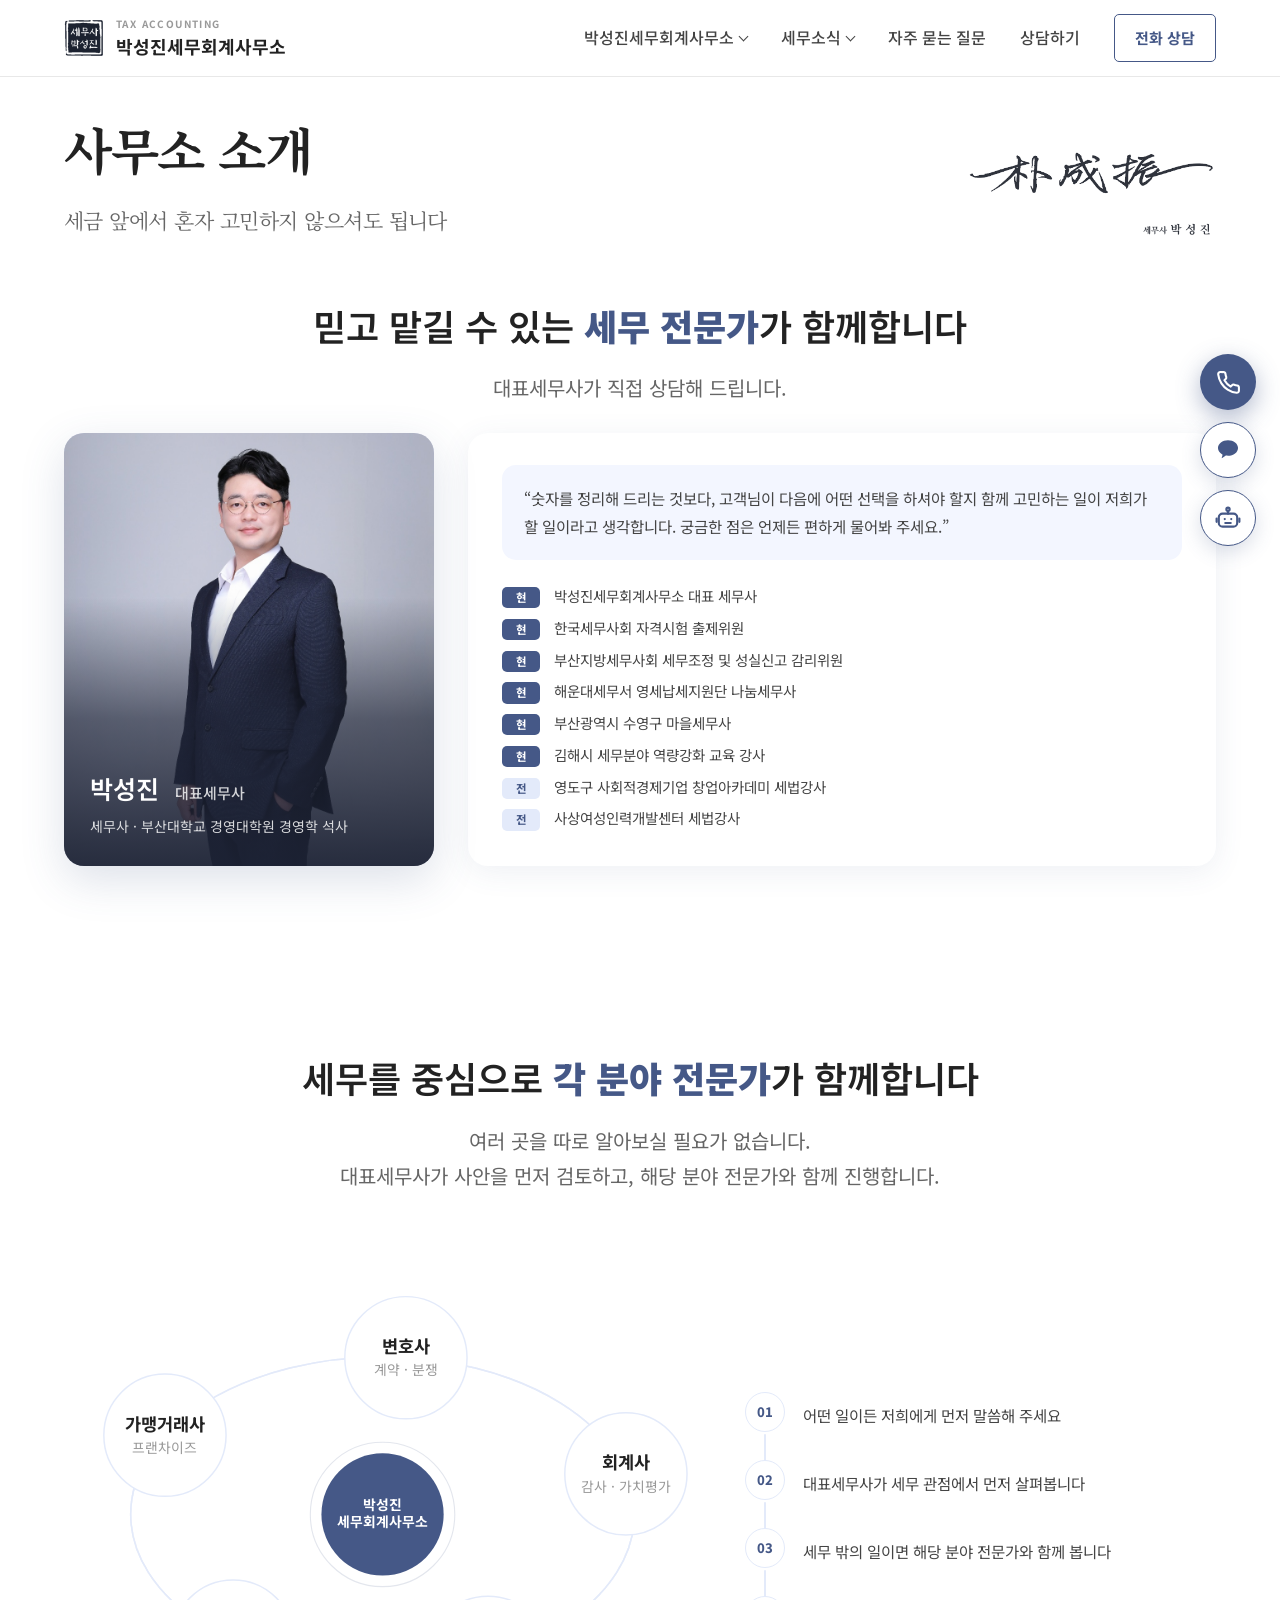
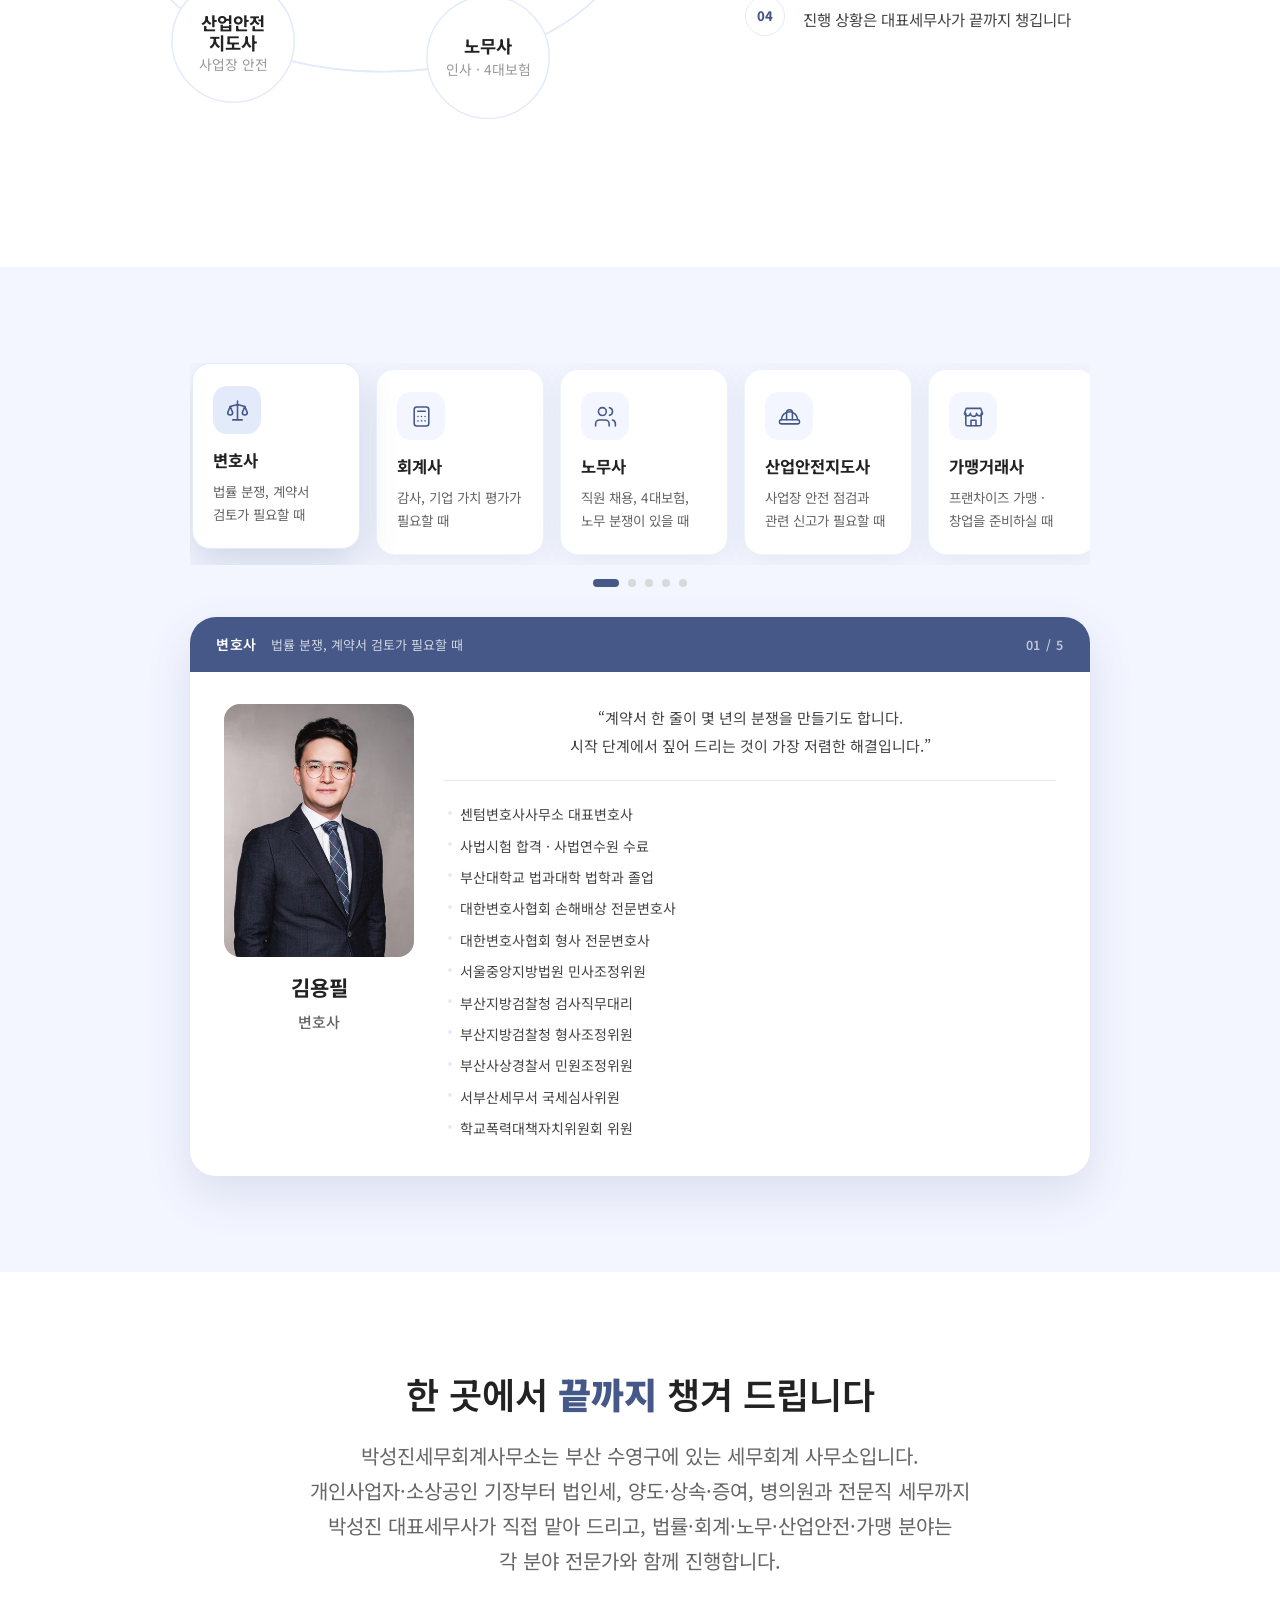
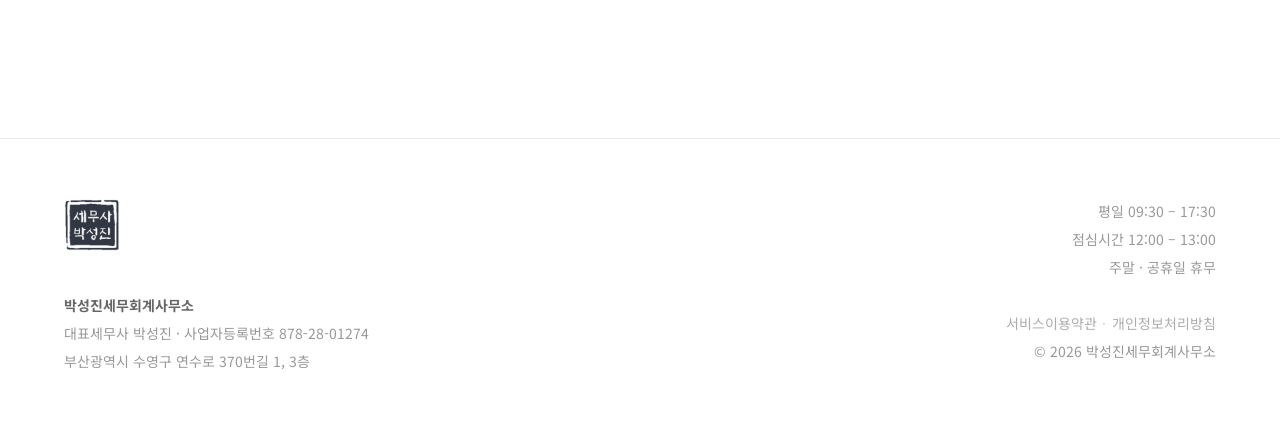
==== commit 0adce53b: "사무소 소개 : 궤도 그림을 프로필 밑으로 올리고 중복 제목을 뺌 구역 순서를 바꾼다.   전 : 제목 → 프로필 → 협력 전문가 카드 → 궤도 그림 → 마무리   후 : 제목 →" ====
--- a/about/index.html
+++ b/about/index.html
@@ -116,20 +116,140 @@
   </div>
 </section>
 
+<!-- ================= 함께 일하는 그림 ================= -->
+<section class="page web-sec">
+  <div class="container">
+    <div class="title_box rv">
+      <h2>세무를 중심으로 <span class="nv">각 분야 전문가</span>가 함께합니다</h2>
+      <p class="text">
+        여러 곳을 따로 알아보실 필요가 없습니다.<br>
+        대표세무사가 사안을 먼저 검토하고, 해당 분야 전문가와 함께 진행합니다.
+      </p>
+    </div>
+
+    <div class="web-grid rv">
+      <!-- 왼쪽 : 궤도 그림 (아주 천천히 돕니다) -->
+      <div class="web-wrap">
+        <!-- 넓은 화면 : 가로로 누운 궤도 -->
+        <svg class="web-map orb only-pc" viewBox="-24 -68 688 556" role="img"
+             aria-label="박성진세무회계사무소를 가운데 두고 변호사, 회계사, 노무사, 산업안전지도사, 가맹거래사가 궤도 위에서 함께 일하는 그림">
+          <ellipse class="w-orbit faint spin1" cx="320" cy="210" rx="272" ry="170"/>
+          <ellipse class="w-orbit faint spin2" cx="320" cy="210" rx="272" ry="170"/>
+          <ellipse class="w-orbit" cx="320" cy="210" rx="272" ry="170"/>
+          <circle class="w-halo" cx="320" cy="210" r="78"/>
+          <circle class="w-core" cx="320" cy="210" r="66"/>
+          <text class="w-ct" x="320" y="205">박성진<tspan x="320" dy="19">세무회계사무소</tspan></text>
+
+          <g>
+            <circle class="w-node" cx="0" cy="0" r="66"/>
+            <text class="w-nm" x="0" y="-5">변호사</text>
+            <text class="w-sub" x="0" y="19">계약 · 분쟁</text>
+            <animateMotion dur="90s" begin="-67.5s" repeatCount="indefinite"
+              path="M592,210 A272,170 0 0,1 48,210 A272,170 0 0,1 592,210"/>
+          </g>
+
+          <g>
+            <circle class="w-node" cx="0" cy="0" r="66"/>
+            <text class="w-nm" x="0" y="-5">회계사</text>
+            <text class="w-sub" x="0" y="19">감사 · 가치평가</text>
+            <animateMotion dur="90s" begin="-85.5s" repeatCount="indefinite"
+              path="M592,210 A272,170 0 0,1 48,210 A272,170 0 0,1 592,210"/>
+          </g>
+
+          <g>
+            <circle class="w-node" cx="0" cy="0" r="66"/>
+            <text class="w-nm" x="0" y="-5">노무사</text>
+            <text class="w-sub" x="0" y="19">인사 · 4대보험</text>
+            <animateMotion dur="90s" begin="-13.5s" repeatCount="indefinite"
+              path="M592,210 A272,170 0 0,1 48,210 A272,170 0 0,1 592,210"/>
+          </g>
+
+          <g>
+            <circle class="w-node" cx="0" cy="0" r="66"/>
+            <text class="w-nm" x="0" y="-11.5">산업안전<tspan x="0" dy="21">지도사</tspan></text>
+            <text class="w-sub" x="0" y="31.5">사업장 안전</text>
+            <animateMotion dur="90s" begin="-31.5s" repeatCount="indefinite"
+              path="M592,210 A272,170 0 0,1 48,210 A272,170 0 0,1 592,210"/>
+          </g>
+
+          <g>
+            <circle class="w-node" cx="0" cy="0" r="66"/>
+            <text class="w-nm" x="0" y="-5">가맹거래사</text>
+            <text class="w-sub" x="0" y="19">프랜차이즈</text>
+            <animateMotion dur="90s" begin="-49.5s" repeatCount="indefinite"
+              path="M592,210 A272,170 0 0,1 48,210 A272,170 0 0,1 592,210"/>
+          </g>
+        </svg>
+
+        <!-- 좁은 화면 : 세로로 선 궤도 (가로 궤도는 글씨가 너무 작아집니다) -->
+        <svg class="web-map orb only-mo" viewBox="-22 -20 464 680" role="img"
+             aria-label="박성진세무회계사무소를 가운데 두고 변호사, 회계사, 노무사, 산업안전지도사, 가맹거래사가 궤도 위에서 함께 일하는 그림">
+          <ellipse class="w-orbit faint spin1" cx="210" cy="320" rx="134" ry="228"/>
+          <ellipse class="w-orbit faint spin2" cx="210" cy="320" rx="134" ry="228"/>
+          <ellipse class="w-orbit" cx="210" cy="320" rx="160" ry="272"/>
+          <circle class="w-halo" cx="210" cy="320" r="82"/>
+          <circle class="w-core" cx="210" cy="320" r="70"/>
+          <text class="w-ct" x="210" y="315">박성진<tspan x="210" dy="20">세무회계사무소</tspan></text>
+
+          <g>
+            <circle class="w-node" cx="0" cy="0" r="62"/>
+            <text class="w-nm" x="0" y="-5">변호사</text>
+            <text class="w-sub" x="0" y="18">계약 · 분쟁</text>
+            <animateMotion dur="90s" begin="-67.5s" repeatCount="indefinite"
+              path="M370,320 A160,272 0 0,1 50,320 A160,272 0 0,1 370,320"/>
+          </g>
+
+          <g>
+            <circle class="w-node" cx="0" cy="0" r="62"/>
+            <text class="w-nm" x="0" y="-5">회계사</text>
+            <text class="w-sub" x="0" y="18">감사 · 가치평가</text>
+            <animateMotion dur="90s" begin="-85.5s" repeatCount="indefinite"
+              path="M370,320 A160,272 0 0,1 50,320 A160,272 0 0,1 370,320"/>
+          </g>
+
+          <g>
+            <circle class="w-node" cx="0" cy="0" r="62"/>
+            <text class="w-nm" x="0" y="-5">노무사</text>
+            <text class="w-sub" x="0" y="18">인사 · 4대보험</text>
+            <animateMotion dur="90s" begin="-13.5s" repeatCount="indefinite"
+              path="M370,320 A160,272 0 0,1 50,320 A160,272 0 0,1 370,320"/>
+          </g>
+
+          <g>
+            <circle class="w-node" cx="0" cy="0" r="62"/>
+            <text class="w-nm" x="0" y="-12">산업안전<tspan x="0" dy="21">지도사</tspan></text>
+            <text class="w-sub" x="0" y="31">사업장 안전</text>
+            <animateMotion dur="90s" begin="-31.5s" repeatCount="indefinite"
+              path="M370,320 A160,272 0 0,1 50,320 A160,272 0 0,1 370,320"/>
+          </g>
+
+          <g>
+            <circle class="w-node" cx="0" cy="0" r="62"/>
+            <text class="w-nm" x="0" y="-5">가맹거래사</text>
+            <text class="w-sub" x="0" y="18">프랜차이즈</text>
+            <animateMotion dur="90s" begin="-49.5s" repeatCount="indefinite"
+              path="M370,320 A160,272 0 0,1 50,320 A160,272 0 0,1 370,320"/>
+          </g>
+        </svg>
+      </div>
+
+      <!-- 오른쪽 : 일이 흘러가는 순서 -->
+      <ol class="web-step">
+        <li><i>01</i><p>어떤 일이든 저희에게 먼저 말씀해 주세요</p></li>
+        <li><i>02</i><p>대표세무사가 세무 관점에서 먼저 살펴봅니다</p></li>
+        <li><i>03</i><p>세무 밖의 일이면 해당 분야 전문가와 함께 봅니다</p></li>
+        <li><i>04</i><p>진행 상황은 대표세무사가 끝까지 챙깁니다</p></li>
+      </ol>
+    </div>
+  </div>
+</section>
+
 <!-- ================= 협력 전문가 =================
      ※ 위쪽 카드를 누르면 아래 큰 화면이 그분 것으로 바뀝니다.
         약력이 바뀌면 아래 pro-pan 안의 '약력' 줄만 고쳐 주시면 됩니다.
         pro-card 한 덩어리가 위 카드 한 장, pro-pan 한 덩어리가 큰 화면 한 장입니다. -->
 <section class="page pale">
   <div class="container">
-    <div class="title_box rv">
-      <h2>세무 밖의 일도 <span class="nv">함께</span> 봐 드립니다</h2>
-      <p class="text">
-        박성진 대표세무사가 처음부터 끝까지 맡아 드리고,<br>
-        세무를 넘어서는 일은 아래 전문가들과 함께 진행합니다.
-      </p>
-    </div>
-
     <div class="pro-stage rv">
       <!-- 위 : 눌러서 바꾸는 카드 -->
       <ul class="pro-track" id="proTrack">
@@ -296,133 +416,6 @@
     </div>
   </div>
 </section>
-<!-- ================= 함께 일하는 그림 ================= -->
-<section class="page web-sec">
-  <div class="container">
-    <div class="title_box rv">
-      <h2>세무를 중심으로 <span class="nv">각 분야 전문가</span>가 함께합니다</h2>
-      <p class="text">
-        여러 곳을 따로 알아보실 필요가 없습니다.<br>
-        대표세무사가 사안을 먼저 검토하고, 해당 분야 전문가와 함께 진행합니다.
-      </p>
-    </div>
-
-    <div class="web-grid rv">
-      <!-- 왼쪽 : 궤도 그림 (아주 천천히 돕니다) -->
-      <div class="web-wrap">
-        <!-- 넓은 화면 : 가로로 누운 궤도 -->
-        <svg class="web-map orb only-pc" viewBox="-24 -68 688 556" role="img"
-             aria-label="박성진세무회계사무소를 가운데 두고 변호사, 회계사, 노무사, 산업안전지도사, 가맹거래사가 궤도 위에서 함께 일하는 그림">
-          <ellipse class="w-orbit faint spin1" cx="320" cy="210" rx="272" ry="170"/>
-          <ellipse class="w-orbit faint spin2" cx="320" cy="210" rx="272" ry="170"/>
-          <ellipse class="w-orbit" cx="320" cy="210" rx="272" ry="170"/>
-          <circle class="w-halo" cx="320" cy="210" r="78"/>
-          <circle class="w-core" cx="320" cy="210" r="66"/>
-          <text class="w-ct" x="320" y="205">박성진<tspan x="320" dy="19">세무회계사무소</tspan></text>
-
-          <g>
-            <circle class="w-node" cx="0" cy="0" r="66"/>
-            <text class="w-nm" x="0" y="-5">변호사</text>
-            <text class="w-sub" x="0" y="19">계약 · 분쟁</text>
-            <animateMotion dur="90s" begin="-67.5s" repeatCount="indefinite"
-              path="M592,210 A272,170 0 0,1 48,210 A272,170 0 0,1 592,210"/>
-          </g>
-
-          <g>
-            <circle class="w-node" cx="0" cy="0" r="66"/>
-            <text class="w-nm" x="0" y="-5">회계사</text>
-            <text class="w-sub" x="0" y="19">감사 · 가치평가</text>
-            <animateMotion dur="90s" begin="-85.5s" repeatCount="indefinite"
-              path="M592,210 A272,170 0 0,1 48,210 A272,170 0 0,1 592,210"/>
-          </g>
-
-          <g>
-            <circle class="w-node" cx="0" cy="0" r="66"/>
-            <text class="w-nm" x="0" y="-5">노무사</text>
-            <text class="w-sub" x="0" y="19">인사 · 4대보험</text>
-            <animateMotion dur="90s" begin="-13.5s" repeatCount="indefinite"
-              path="M592,210 A272,170 0 0,1 48,210 A272,170 0 0,1 592,210"/>
-          </g>
-
-          <g>
-            <circle class="w-node" cx="0" cy="0" r="66"/>
-            <text class="w-nm" x="0" y="-11.5">산업안전<tspan x="0" dy="21">지도사</tspan></text>
-            <text class="w-sub" x="0" y="31.5">사업장 안전</text>
-            <animateMotion dur="90s" begin="-31.5s" repeatCount="indefinite"
-              path="M592,210 A272,170 0 0,1 48,210 A272,170 0 0,1 592,210"/>
-          </g>
-
-          <g>
-            <circle class="w-node" cx="0" cy="0" r="66"/>
-            <text class="w-nm" x="0" y="-5">가맹거래사</text>
-            <text class="w-sub" x="0" y="19">프랜차이즈</text>
-            <animateMotion dur="90s" begin="-49.5s" repeatCount="indefinite"
-              path="M592,210 A272,170 0 0,1 48,210 A272,170 0 0,1 592,210"/>
-          </g>
-        </svg>
-
-        <!-- 좁은 화면 : 세로로 선 궤도 (가로 궤도는 글씨가 너무 작아집니다) -->
-        <svg class="web-map orb only-mo" viewBox="-22 -20 464 680" role="img"
-             aria-label="박성진세무회계사무소를 가운데 두고 변호사, 회계사, 노무사, 산업안전지도사, 가맹거래사가 궤도 위에서 함께 일하는 그림">
-          <ellipse class="w-orbit faint spin1" cx="210" cy="320" rx="134" ry="228"/>
-          <ellipse class="w-orbit faint spin2" cx="210" cy="320" rx="134" ry="228"/>
-          <ellipse class="w-orbit" cx="210" cy="320" rx="160" ry="272"/>
-          <circle class="w-halo" cx="210" cy="320" r="82"/>
-          <circle class="w-core" cx="210" cy="320" r="70"/>
-          <text class="w-ct" x="210" y="315">박성진<tspan x="210" dy="20">세무회계사무소</tspan></text>
-
-          <g>
-            <circle class="w-node" cx="0" cy="0" r="62"/>
-            <text class="w-nm" x="0" y="-5">변호사</text>
-            <text class="w-sub" x="0" y="18">계약 · 분쟁</text>
-            <animateMotion dur="90s" begin="-67.5s" repeatCount="indefinite"
-              path="M370,320 A160,272 0 0,1 50,320 A160,272 0 0,1 370,320"/>
-          </g>
-
-          <g>
-            <circle class="w-node" cx="0" cy="0" r="62"/>
-            <text class="w-nm" x="0" y="-5">회계사</text>
-            <text class="w-sub" x="0" y="18">감사 · 가치평가</text>
-            <animateMotion dur="90s" begin="-85.5s" repeatCount="indefinite"
-              path="M370,320 A160,272 0 0,1 50,320 A160,272 0 0,1 370,320"/>
-          </g>
-
-          <g>
-            <circle class="w-node" cx="0" cy="0" r="62"/>
-            <text class="w-nm" x="0" y="-5">노무사</text>
-            <text class="w-sub" x="0" y="18">인사 · 4대보험</text>
-            <animateMotion dur="90s" begin="-13.5s" repeatCount="indefinite"
-              path="M370,320 A160,272 0 0,1 50,320 A160,272 0 0,1 370,320"/>
-          </g>
-
-          <g>
-            <circle class="w-node" cx="0" cy="0" r="62"/>
-            <text class="w-nm" x="0" y="-12">산업안전<tspan x="0" dy="21">지도사</tspan></text>
-            <text class="w-sub" x="0" y="31">사업장 안전</text>
-            <animateMotion dur="90s" begin="-31.5s" repeatCount="indefinite"
-              path="M370,320 A160,272 0 0,1 50,320 A160,272 0 0,1 370,320"/>
-          </g>
-
-          <g>
-            <circle class="w-node" cx="0" cy="0" r="62"/>
-            <text class="w-nm" x="0" y="-5">가맹거래사</text>
-            <text class="w-sub" x="0" y="18">프랜차이즈</text>
-            <animateMotion dur="90s" begin="-49.5s" repeatCount="indefinite"
-              path="M370,320 A160,272 0 0,1 50,320 A160,272 0 0,1 370,320"/>
-          </g>
-        </svg>
-      </div>
-
-      <!-- 오른쪽 : 일이 흘러가는 순서 -->
-      <ol class="web-step">
-        <li><i>01</i><p>어떤 일이든 저희에게 먼저 말씀해 주세요</p></li>
-        <li><i>02</i><p>대표세무사가 세무 관점에서 먼저 살펴봅니다</p></li>
-        <li><i>03</i><p>세무 밖의 일이면 해당 분야 전문가와 함께 봅니다</p></li>
-        <li><i>04</i><p>진행 상황은 대표세무사가 끝까지 챙깁니다</p></li>
-      </ol>
-    </div>
-  </div>
-</section>
 <section class="page">
   <div class="narrow">
     <div class="title_box rv">
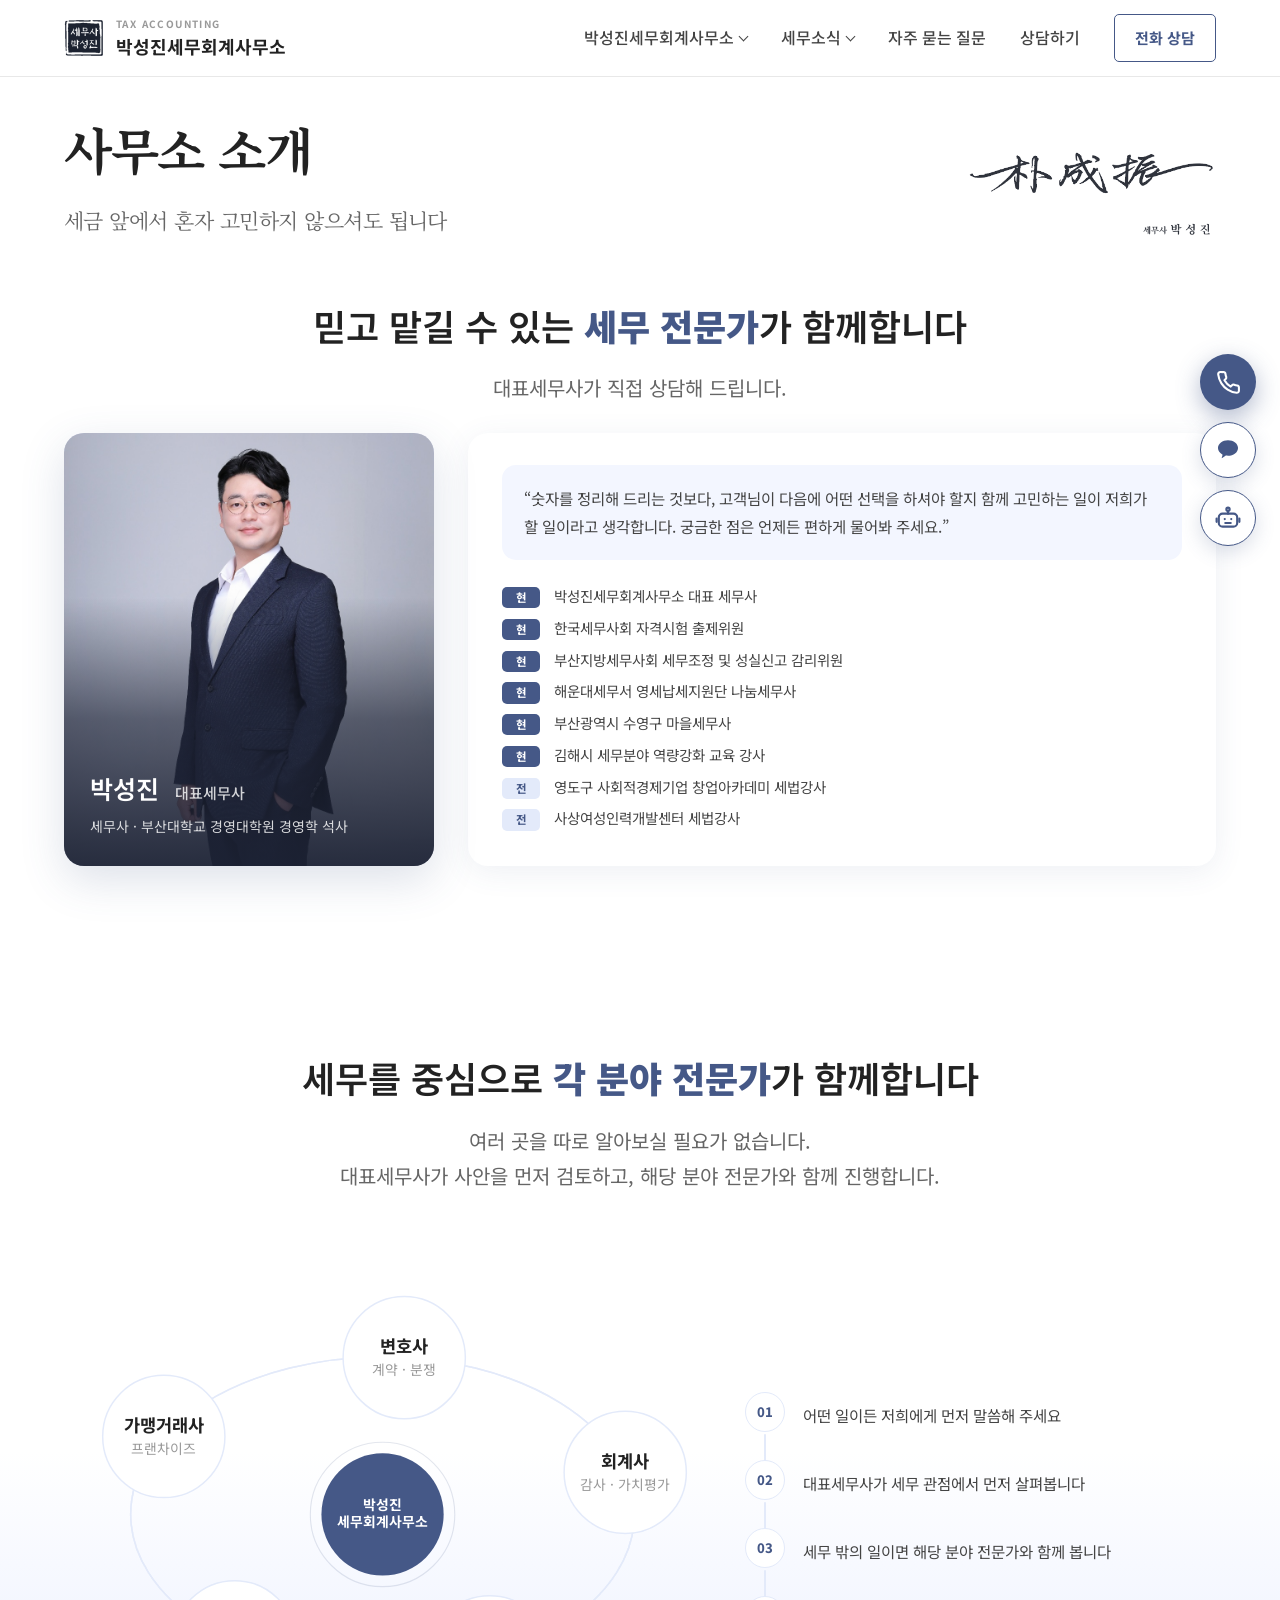
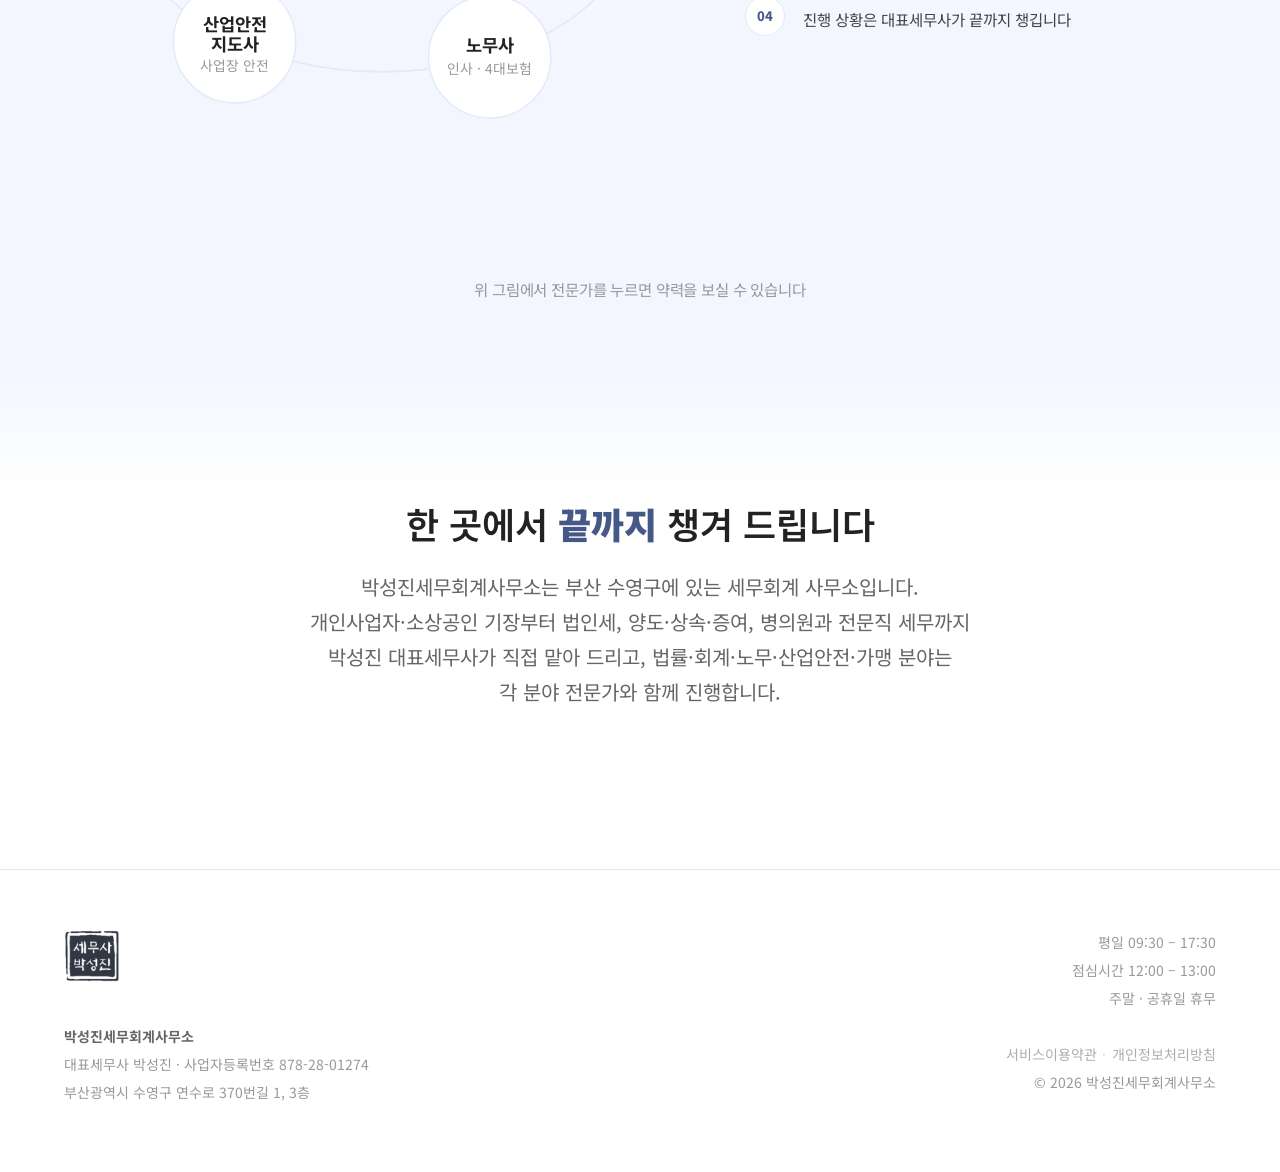
==== commit 804a412c: "사무소 소개 : 궤도 그림 배경 처리와, 그림에서 눌러 약력 보기 배경 - 연한 하늘빛 배경을 카드 구역보다 360px 위로 끌어올려 그림 중간에 걸치게 한다 - 위아래 끝은 단색" ====
--- a/about/index.html
+++ b/about/index.html
@@ -140,7 +140,7 @@
           <circle class="w-core" cx="320" cy="210" r="66"/>
           <text class="w-ct" x="320" y="205">박성진<tspan x="320" dy="19">세무회계사무소</tspan></text>
 
-          <g>
+          <g class="w-pick" data-i="0" role="button" tabindex="0" aria-label="변호사 약력 보기">
             <circle class="w-node" cx="0" cy="0" r="66"/>
             <text class="w-nm" x="0" y="-5">변호사</text>
             <text class="w-sub" x="0" y="19">계약 · 분쟁</text>
@@ -148,7 +148,7 @@
               path="M592,210 A272,170 0 0,1 48,210 A272,170 0 0,1 592,210"/>
           </g>
 
-          <g>
+          <g class="w-pick" data-i="1" role="button" tabindex="0" aria-label="회계사 약력 보기">
             <circle class="w-node" cx="0" cy="0" r="66"/>
             <text class="w-nm" x="0" y="-5">회계사</text>
             <text class="w-sub" x="0" y="19">감사 · 가치평가</text>
@@ -156,7 +156,7 @@
               path="M592,210 A272,170 0 0,1 48,210 A272,170 0 0,1 592,210"/>
           </g>
 
-          <g>
+          <g class="w-pick" data-i="2" role="button" tabindex="0" aria-label="노무사 약력 보기">
             <circle class="w-node" cx="0" cy="0" r="66"/>
             <text class="w-nm" x="0" y="-5">노무사</text>
             <text class="w-sub" x="0" y="19">인사 · 4대보험</text>
@@ -164,7 +164,7 @@
               path="M592,210 A272,170 0 0,1 48,210 A272,170 0 0,1 592,210"/>
           </g>
 
-          <g>
+          <g class="w-pick" data-i="3" role="button" tabindex="0" aria-label="산업안전지도사 약력 보기">
             <circle class="w-node" cx="0" cy="0" r="66"/>
             <text class="w-nm" x="0" y="-11.5">산업안전<tspan x="0" dy="21">지도사</tspan></text>
             <text class="w-sub" x="0" y="31.5">사업장 안전</text>
@@ -172,7 +172,7 @@
               path="M592,210 A272,170 0 0,1 48,210 A272,170 0 0,1 592,210"/>
           </g>
 
-          <g>
+          <g class="w-pick" data-i="4" role="button" tabindex="0" aria-label="가맹거래사 약력 보기">
             <circle class="w-node" cx="0" cy="0" r="66"/>
             <text class="w-nm" x="0" y="-5">가맹거래사</text>
             <text class="w-sub" x="0" y="19">프랜차이즈</text>
@@ -191,7 +191,7 @@
           <circle class="w-core" cx="210" cy="320" r="70"/>
           <text class="w-ct" x="210" y="315">박성진<tspan x="210" dy="20">세무회계사무소</tspan></text>
 
-          <g>
+          <g class="w-pick" data-i="0" role="button" tabindex="0" aria-label="변호사 약력 보기">
             <circle class="w-node" cx="0" cy="0" r="62"/>
             <text class="w-nm" x="0" y="-5">변호사</text>
             <text class="w-sub" x="0" y="18">계약 · 분쟁</text>
@@ -199,7 +199,7 @@
               path="M370,320 A160,272 0 0,1 50,320 A160,272 0 0,1 370,320"/>
           </g>
 
-          <g>
+          <g class="w-pick" data-i="1" role="button" tabindex="0" aria-label="회계사 약력 보기">
             <circle class="w-node" cx="0" cy="0" r="62"/>
             <text class="w-nm" x="0" y="-5">회계사</text>
             <text class="w-sub" x="0" y="18">감사 · 가치평가</text>
@@ -207,7 +207,7 @@
               path="M370,320 A160,272 0 0,1 50,320 A160,272 0 0,1 370,320"/>
           </g>
 
-          <g>
+          <g class="w-pick" data-i="2" role="button" tabindex="0" aria-label="노무사 약력 보기">
             <circle class="w-node" cx="0" cy="0" r="62"/>
             <text class="w-nm" x="0" y="-5">노무사</text>
             <text class="w-sub" x="0" y="18">인사 · 4대보험</text>
@@ -215,7 +215,7 @@
               path="M370,320 A160,272 0 0,1 50,320 A160,272 0 0,1 370,320"/>
           </g>
 
-          <g>
+          <g class="w-pick" data-i="3" role="button" tabindex="0" aria-label="산업안전지도사 약력 보기">
             <circle class="w-node" cx="0" cy="0" r="62"/>
             <text class="w-nm" x="0" y="-12">산업안전<tspan x="0" dy="21">지도사</tspan></text>
             <text class="w-sub" x="0" y="31">사업장 안전</text>
@@ -223,7 +223,7 @@
               path="M370,320 A160,272 0 0,1 50,320 A160,272 0 0,1 370,320"/>
           </g>
 
-          <g>
+          <g class="w-pick" data-i="4" role="button" tabindex="0" aria-label="가맹거래사 약력 보기">
             <circle class="w-node" cx="0" cy="0" r="62"/>
             <text class="w-nm" x="0" y="-5">가맹거래사</text>
             <text class="w-sub" x="0" y="18">프랜차이즈</text>
@@ -245,48 +245,18 @@
 </section>
 
 <!-- ================= 협력 전문가 =================
-     ※ 위쪽 카드를 누르면 아래 큰 화면이 그분 것으로 바뀝니다.
+     ※ 위 그림에서 전문가 원을 누르면 그분 약력이 펼쳐집니다.
         약력이 바뀌면 아래 pro-pan 안의 '약력' 줄만 고쳐 주시면 됩니다.
-        pro-card 한 덩어리가 위 카드 한 장, pro-pan 한 덩어리가 큰 화면 한 장입니다. -->
+        pro-pan 한 덩어리가 전문가 한 분의 약력 화면입니다. -->
 <section class="page pale">
   <div class="container">
     <div class="pro-stage rv">
-      <!-- 위 : 눌러서 바꾸는 카드 -->
-      <ul class="pro-track" id="proTrack">
-        <li class="pro-card act" data-i="0" tabindex="0" role="button" aria-label="변호사 약력 보기">
-          <div class="ic"><svg viewBox="0 0 24 24"><path d="M12 3v18M7.5 21h9M12 6.2l-7 2m7-2l7 2"/><path d="M5 8.2 2.6 14a2.4 2.4 0 0 0 4.8 0L5 8.2z"/><path d="M19 8.2 16.6 14a2.4 2.4 0 0 0 4.8 0L19 8.2z"/></svg></div>
-          <h3>변호사</h3>
-          <p>법률 분쟁, 계약서 검토가 필요할 때</p>
-        </li>
-        <li class="pro-card" data-i="1" tabindex="0" role="button" aria-label="회계사 약력 보기">
-          <div class="ic"><svg viewBox="0 0 24 24"><rect x="5" y="2.8" width="14" height="18.4" rx="2.4"/><path d="M8.4 7h7.2"/><path d="M8.6 12h.01M12 12h.01M15.4 12h.01M8.6 16.2h.01M12 16.2h.01M15.4 16.2h.01"/></svg></div>
-          <h3>회계사</h3>
-          <p>감사, 기업 가치 평가가 필요할 때</p>
-        </li>
-        <li class="pro-card" data-i="2" tabindex="0" role="button" aria-label="노무사 약력 보기">
-          <div class="ic"><svg viewBox="0 0 24 24"><path d="M15.5 21v-1.9a3.8 3.8 0 0 0-3.8-3.8H6.3a3.8 3.8 0 0 0-3.8 3.8V21"/><circle cx="9" cy="7.3" r="3.8"/><path d="M21.5 21v-1.9a3.8 3.8 0 0 0-2.9-3.7"/><path d="M15.8 3.5a3.8 3.8 0 0 1 0 7.4"/></svg></div>
-          <h3>노무사</h3>
-          <p>직원 채용, 4대보험, 노무 분쟁이 있을 때</p>
-        </li>
-        <li class="pro-card" data-i="3" tabindex="0" role="button" aria-label="산업안전지도사 약력 보기">
-          <div class="ic"><svg viewBox="0 0 24 24"><path d="M4.2 15.2a7.8 7.8 0 0 1 15.6 0"/><path d="M9.2 15V8.4a2.8 2.8 0 0 1 5.6 0V15"/><rect x="2.4" y="15.2" width="19.2" height="3.9" rx="1.6"/></svg></div>
-          <h3>산업안전지도사</h3>
-          <p>사업장 안전 점검과 관련 신고가 필요할 때</p>
-        </li>
-        <li class="pro-card" data-i="4" tabindex="0" role="button" aria-label="가맹거래사 약력 보기">
-          <div class="ic"><svg viewBox="0 0 24 24"><path d="M3.4 9 5 4.2h14L20.6 9"/><path d="M4.6 9v10.4a1.4 1.4 0 0 0 1.4 1.4h12a1.4 1.4 0 0 0 1.4-1.4V9"/><path d="M3.4 9a2.9 2.9 0 0 0 5.7 0 2.9 2.9 0 0 0 5.8 0 2.9 2.9 0 0 0 5.7 0"/><path d="M9.6 20.8v-5.2h4.8v5.2"/></svg></div>
-          <h3>가맹거래사</h3>
-          <p>프랜차이즈 가맹 · 창업을 준비하실 때</p>
-        </li>
-      </ul>
-
-      <div class="pro-nav">
-        <div class="pro-dots" id="proDots"></div>
-      </div>
+      <!-- 그림에서 전문가를 누르면 이 아래에 약력이 펼쳐집니다 -->
+      <p class="pro-hint" id="proHint">위 그림에서 전문가를 누르면 약력을 보실 수 있습니다</p>
 
       <!-- 아래 : 고른 분의 약력 -->
       <div class="pro-frame" id="proFrame">
-        <div class="pro-pan on" data-i="0">
+        <div class="pro-pan" data-i="0">
           <div class="pro-ph"><span>변호사 <b>법률 분쟁, 계약서 검토가 필요할 때</b></span> <em>01 / 5</em></div>
           <div class="pro-pb">
             <div class="pro-side">
@@ -413,6 +383,7 @@
         </div>
 
       </div>
+      <div class="pro-close-wrap" id="proCloseWrap" hidden><button type="button" class="pro-close" id="proClose">닫기</button></div>
     </div>
   </div>
 </section>
@@ -479,52 +450,48 @@
 
 <script>
 /* ---------------------------------------------------------
-   협력 전문가 : 위 카드를 누르면 아래 큰 화면이 바뀝니다
+   협력 전문가 : 위 그림에서 전문가를 누르면 약력이 펼쳐집니다.
+   처음에는 접혀 있고, 같은 분을 또 누르거나 '닫기' 를 누르면 접힙니다.
+   그림은 약력을 열어도 계속 돌아갑니다 (멈추지 않습니다).
    --------------------------------------------------------- */
 (function(){
-  var 틀   = document.getElementById('proFrame');
-  var 줄   = document.getElementById('proTrack');
-  var 점칸 = document.getElementById('proDots');
-  if(!틀 || !줄) return;
+  var 틀     = document.getElementById('proFrame');
+  var 안내   = document.getElementById('proHint');
+  var 닫기칸 = document.getElementById('proCloseWrap');
+  var 닫기   = document.getElementById('proClose');
+  if(!틀) return;
 
   var 화면 = 틀.querySelectorAll('.pro-pan');
-  var 카드 = 줄.querySelectorAll('.pro-card');
-  var 지금 = 0;
-
-  /* 아래 점 만들기 */
-  for(var k = 0; k < 화면.length; k++){
-    var 점 = document.createElement('i');
-    점.dataset.i = k;
-    if(k === 0) 점.className = 'act';
-    점칸.appendChild(점);
-  }
-  var 점들 = 점칸.querySelectorAll('i');
-
-  function 고르기(n){
-    if(n === 지금 || n < 0 || n >= 화면.length) return;
+  var 원들 = document.querySelectorAll('.w-pick');   /* 그림 속 전문가 원 */
+  var 지금 = -1;                                      /* -1 이면 접혀 있음 */
+
+  function 보이기(n){
     지금 = n;
     화면.forEach(function(e, i){ e.classList.toggle('on', i === n); });
-    카드.forEach(function(e, i){ e.classList.toggle('act', i === n); });
-    점들.forEach(function(e, i){ e.classList.toggle('act', i === n); });
-
-    /* 고른 카드가 화면 밖이면 보이는 자리까지 옮겨 줍니다 */
-    var c = 카드[n];
-    var 보임 = 줄.getBoundingClientRect();
-    var 칸 = c.getBoundingClientRect();
-    if(칸.left < 보임.left + 4 || 칸.right > 보임.right - 4){
-      줄.scrollTo({ left: c.offsetLeft - (줄.clientWidth - c.offsetWidth) / 2, behavior:'smooth' });
+    원들.forEach(function(e){ e.classList.toggle('act', +e.dataset.i === n); });
+    if(안내)   안내.hidden   = (n >= 0);
+    if(닫기칸) 닫기칸.hidden = (n < 0);
+  }
+
+  function 고르기(n){
+    if(n === 지금){ 보이기(-1); return; }   /* 같은 분을 또 누르면 접습니다 */
+    보이기(n);
+    /* 펼쳐진 약력이 화면 밖으로 나가 있으면 보이는 자리까지 내려 줍니다 */
+    var r = 틀.getBoundingClientRect();
+    if(r.top < 0 || r.bottom > window.innerHeight){
+      틀.scrollIntoView({ behavior:'smooth', block:'center' });
     }
   }
 
-  카드.forEach(function(c){
-    c.addEventListener('click', function(){ 고르기(+this.dataset.i); });
-    c.addEventListener('keydown', function(e){
+  원들.forEach(function(g){
+    g.addEventListener('click', function(){ 고르기(+this.dataset.i); });
+    g.addEventListener('keydown', function(e){
       if(e.key === 'Enter' || e.key === ' '){ e.preventDefault(); 고르기(+this.dataset.i); }
     });
   });
-  점들.forEach(function(d){
-    d.addEventListener('click', function(){ 고르기(+this.dataset.i); });
-  });
+  if(닫기) 닫기.addEventListener('click', function(){ 보이기(-1); });
+
+  보이기(-1);   /* 처음에는 접어 둡니다 */
 })();
 </script>
 
--- a/style.css
+++ b/style.css
@@ -1680,3 +1680,67 @@
 .fpolicy a:hover{ opacity:1; text-decoration:underline; }
 .fpolicy a + a{ position:relative; margin-left:15px; }
 .fpolicy a + a::before{ content:'·'; position:absolute; left:-10px; opacity:.55; }
+
+/* ==========================================================
+   [22] 사무소 소개 : 궤도 그림과 협력 전문가 카드 사이
+   ========================================================== */
+/* 연한 하늘빛 배경을 카드 구역보다 위로 끌어올려 그림 중간에 걸치게 합니다.
+   단색으로 뚝 끊으면 경계선이 눈에 보여서 위아래를 서서히 지웁니다. */
+.page.pale{ position:relative; background:none; padding-top:44px; }
+.page.pale::before{
+  content:''; position:absolute; z-index:0; pointer-events:none;
+  left:50%; transform:translateX(-50%); width:100vw;
+  top:-360px;      /* 카드 구역 위로 360px : 그림 한가운데쯤 */
+  bottom:-90px;    /* 아래로도 조금 흘러나가게 */
+  background:linear-gradient(to bottom,
+    rgba(243,246,255,0) 0,
+    var(--pale) 170px,
+    var(--pale) calc(100% - 130px),
+    rgba(243,246,255,0) 100%);
+}
+.page.pale > *{ position:relative; z-index:1; }
+
+/* 그림이 배경에 덮이지 않도록 한 겹 위로 띄웁니다.
+   그림 구역이 카드 구역보다 문서에서 먼저 나와서, 이게 없으면 덮입니다. */
+.web-sec{ position:relative; z-index:1; padding-bottom:40px; }
+
+@media (max-width:900px){
+  /* 좁은 화면에서는 그림이 세로로 길고 01~04 가 그 아래에 쌓여서
+     배경을 덜 끌어올립니다 */
+  .page.pale::before{
+    top:-520px; bottom:-70px;
+    background:linear-gradient(to bottom,
+      rgba(243,246,255,0) 0,
+      var(--pale) 120px,
+      var(--pale) calc(100% - 100px),
+      rgba(243,246,255,0) 100%);
+  }
+}
+
+/* ==========================================================
+   [23] 그림에서 전문가를 눌러 약력 펼치기
+   ========================================================== */
+/* 그림 속 전문가 원 : 누를 수 있다는 걸 알 수 있게 */
+.w-pick{ cursor:pointer; }
+.w-pick .w-node{ transition:fill .2s, stroke .2s, stroke-width .2s; }
+.w-pick:hover .w-node{ fill:var(--pale); stroke:var(--navy); }
+.w-pick:focus{ outline:none; }
+.w-pick:focus-visible .w-node{ stroke:var(--navy); stroke-width:3; }
+.w-pick.act .w-node{ fill:var(--pale2); stroke:var(--navy); stroke-width:2.6; }
+
+/* 약력이 접혀 있을 때 그 자리에 놓이는 안내 */
+.pro-hint{
+  margin:0; padding:22px 0 4px; text-align:center;
+  font-size:15.5px; color:var(--t4); letter-spacing:-.01em;
+}
+.pro-hint[hidden]{ display:none; }
+
+/* 닫기 단추 */
+.pro-close-wrap{ margin-top:20px; text-align:center; }
+.pro-close-wrap[hidden]{ display:none; }
+.pro-close{
+  font-family:inherit; font-size:14px; color:var(--t3); cursor:pointer;
+  background:#fff; border:1px solid var(--pale2); border-radius:99px;
+  padding:11px 30px; transition:border-color .2s, color .2s;
+}
+.pro-close:hover{ border-color:var(--navy); color:var(--navy); }
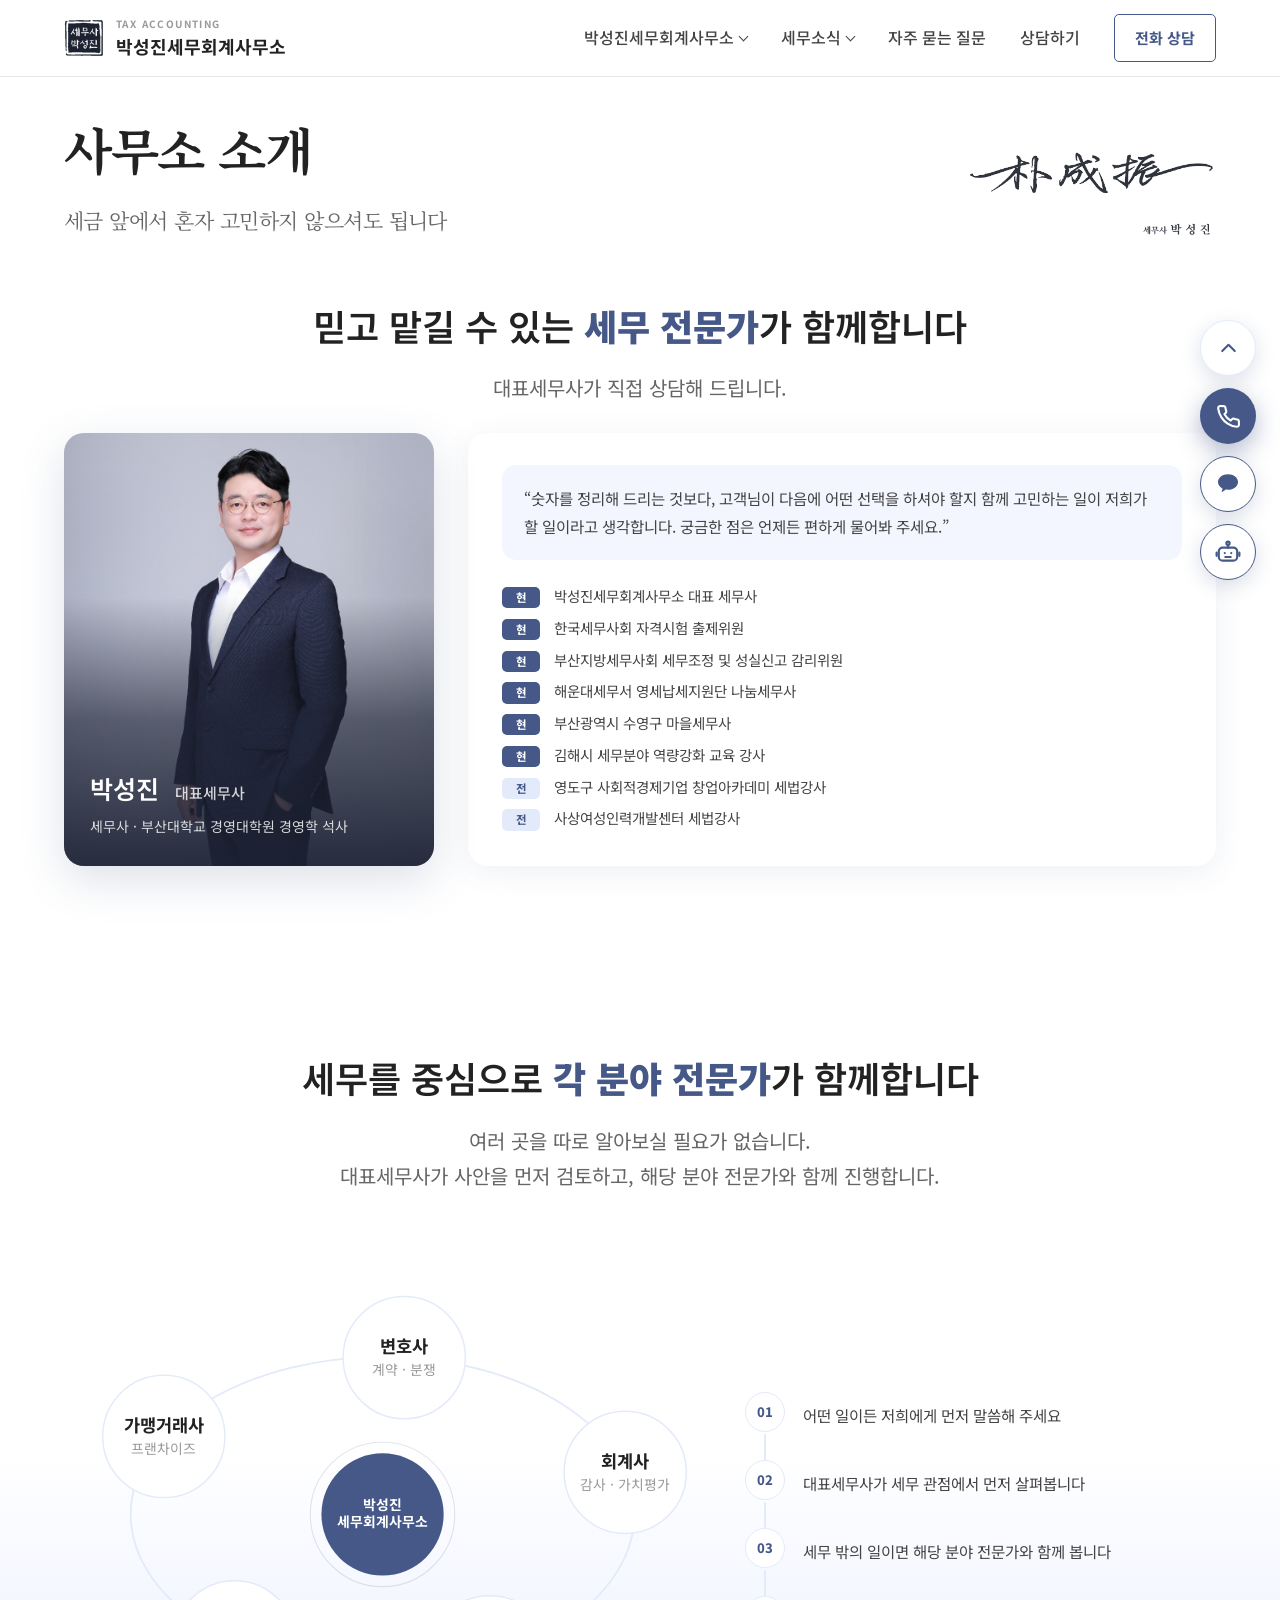
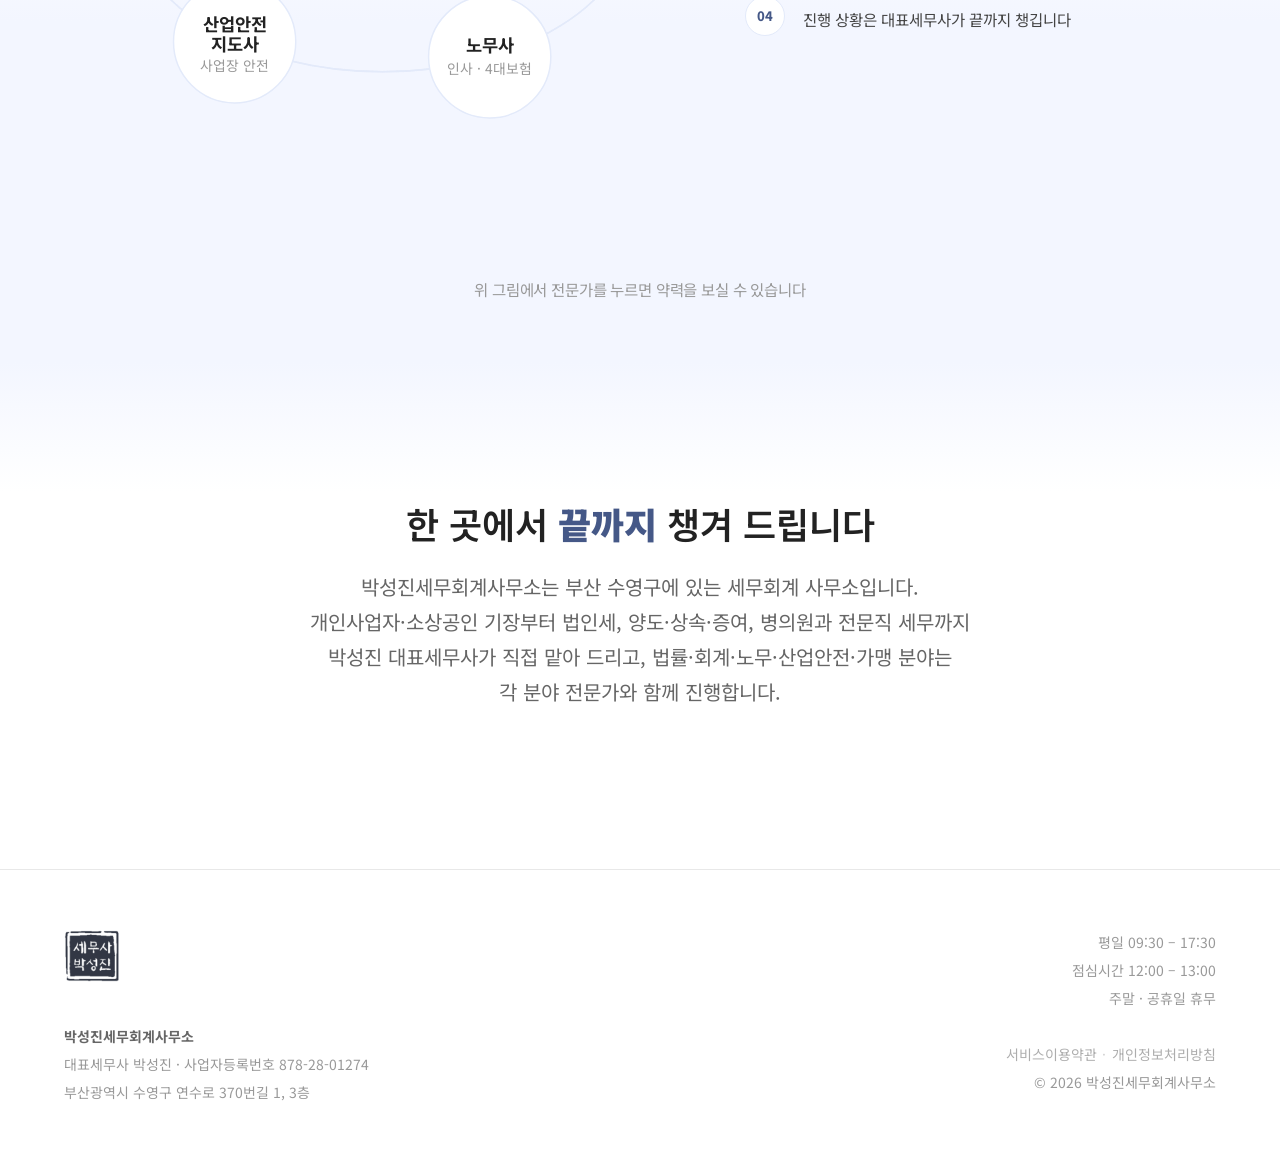
==== commit 4c3b29c5: "맨 위로 버튼을 모든 화면에서 보이게, 약력 닫으면 도표로 되돌아가게 맨 위로 버튼 버튼 자체는 9개 페이지에 모두 들어 있었으나 화면 폭 1000px 이하에서만 나오도록 막혀 있" ====
--- a/about/index.html
+++ b/about/index.html
@@ -489,7 +489,20 @@
       if(e.key === 'Enter' || e.key === ' '){ e.preventDefault(); 고르기(+this.dataset.i); }
     });
   });
-  if(닫기) 닫기.addEventListener('click', function(){ 보이기(-1); });
+  /* 닫으면 도표로 되돌아갑니다. 약력이 길어서 닫기만 하면
+     엉뚱한 자리에 남아 어디를 보고 있었는지 알기 어렵습니다. */
+  function 보이는도표(){
+    var 들 = document.querySelectorAll('.web-sec .web-map');
+    for(var i = 0; i < 들.length; i++){
+      if(들[i].getClientRects().length) return 들[i];
+    }
+    return document.querySelector('.web-sec');
+  }
+  if(닫기) 닫기.addEventListener('click', function(){
+    보이기(-1);
+    var 도표 = 보이는도표();
+    if(도표) 도표.scrollIntoView({ behavior:'smooth', block:'center' });
+  });
 
   보이기(-1);   /* 처음에는 접어 둡니다 */
 })();
--- a/style.css
+++ b/style.css
@@ -256,11 +256,10 @@
 }
 .top-fab:hover{ background:var(--pale); border-color:var(--navy); }
 .top-fab svg{ width:25px; height:25px; stroke:var(--navy); }
-.fab a.top-fab{ display:none; }
-@media (max-width:1000px){
-  .fab a.top-fab{ display:grid; opacity:0; pointer-events:none; transition:opacity .3s ease; }
-  .fab a.top-fab.show{ opacity:1; pointer-events:auto; }
-}
+/* 조금 내려가면 나타납니다. 예전에는 폭 1000px 이하에서만 나와서
+   컴퓨터에서는 어느 페이지에서도 보이지 않았습니다. */
+.fab a.top-fab{ display:grid; opacity:0; pointer-events:none; transition:opacity .3s ease; }
+.fab a.top-fab.show{ opacity:1; pointer-events:auto; }
 
 /* 전화 걸기 */
 .call-fab{ background:var(--navy); box-shadow:0 8px 24px rgba(69,88,135,.42); }
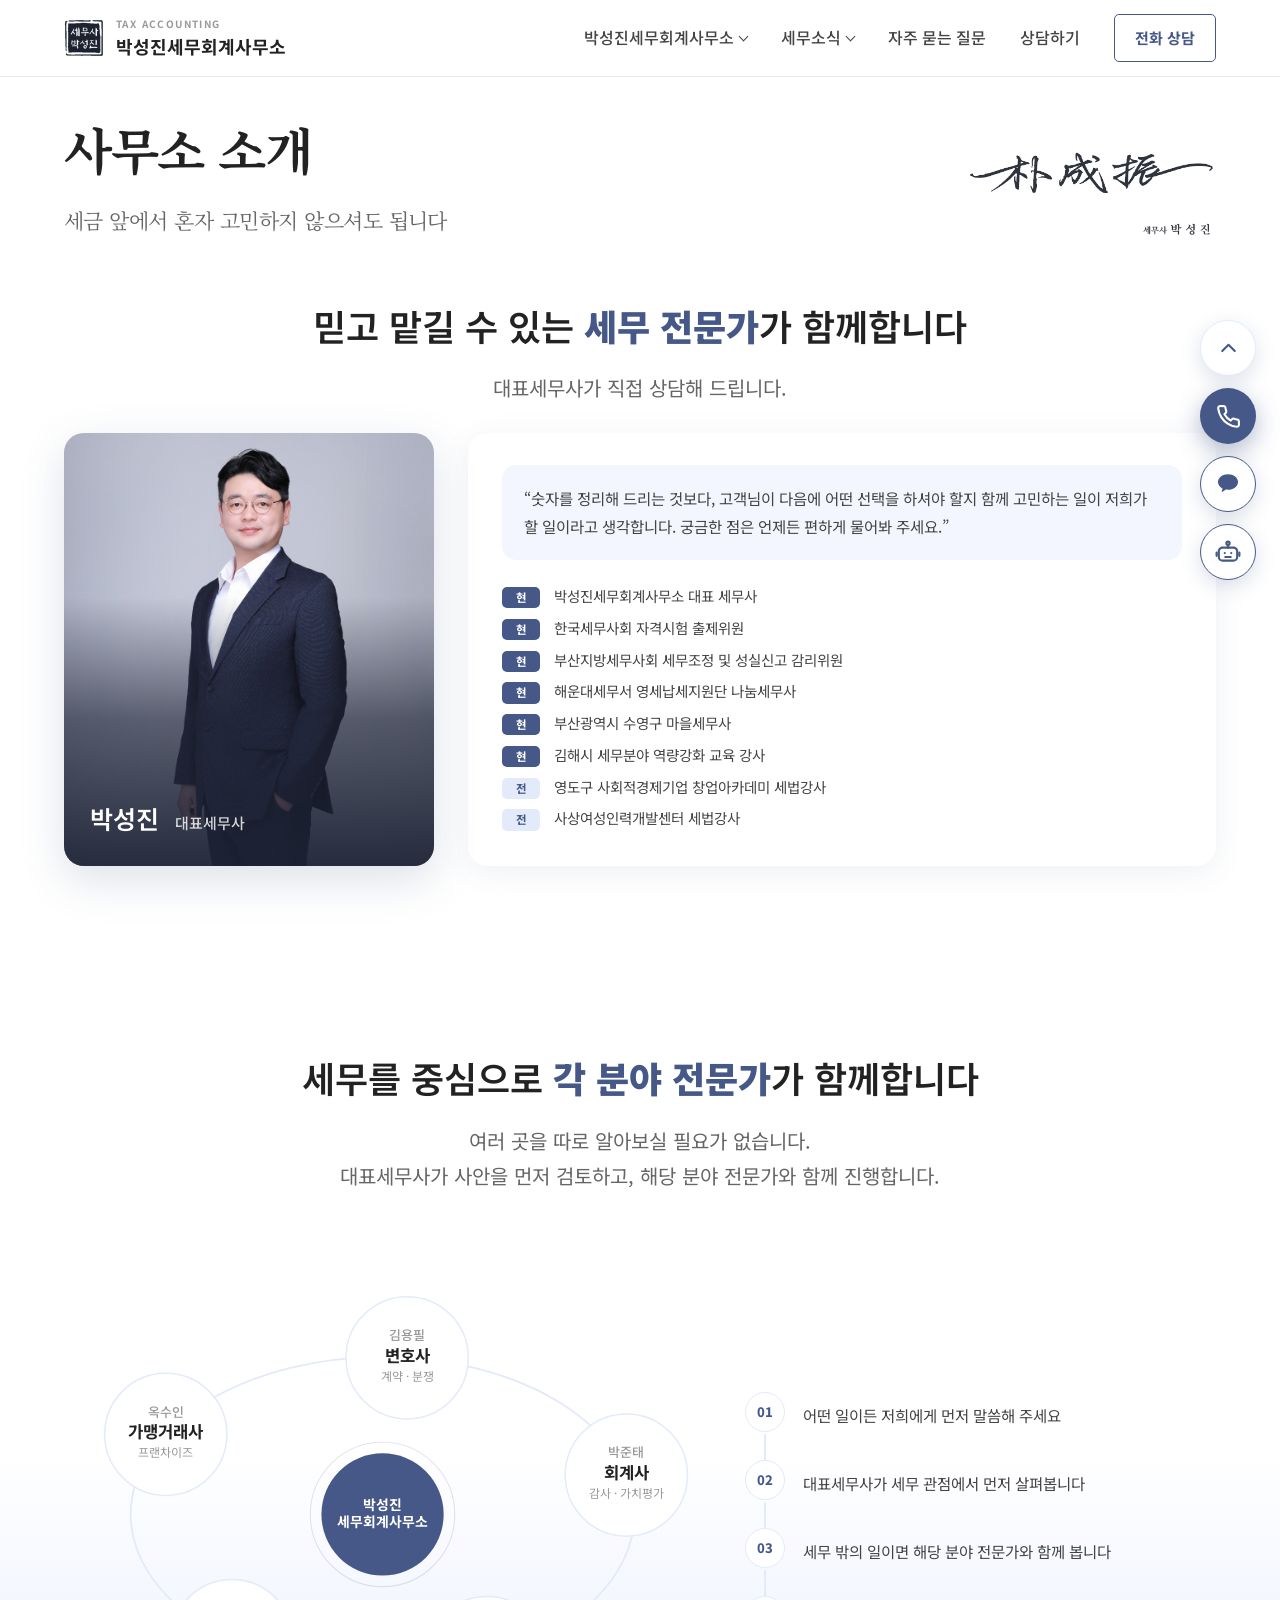
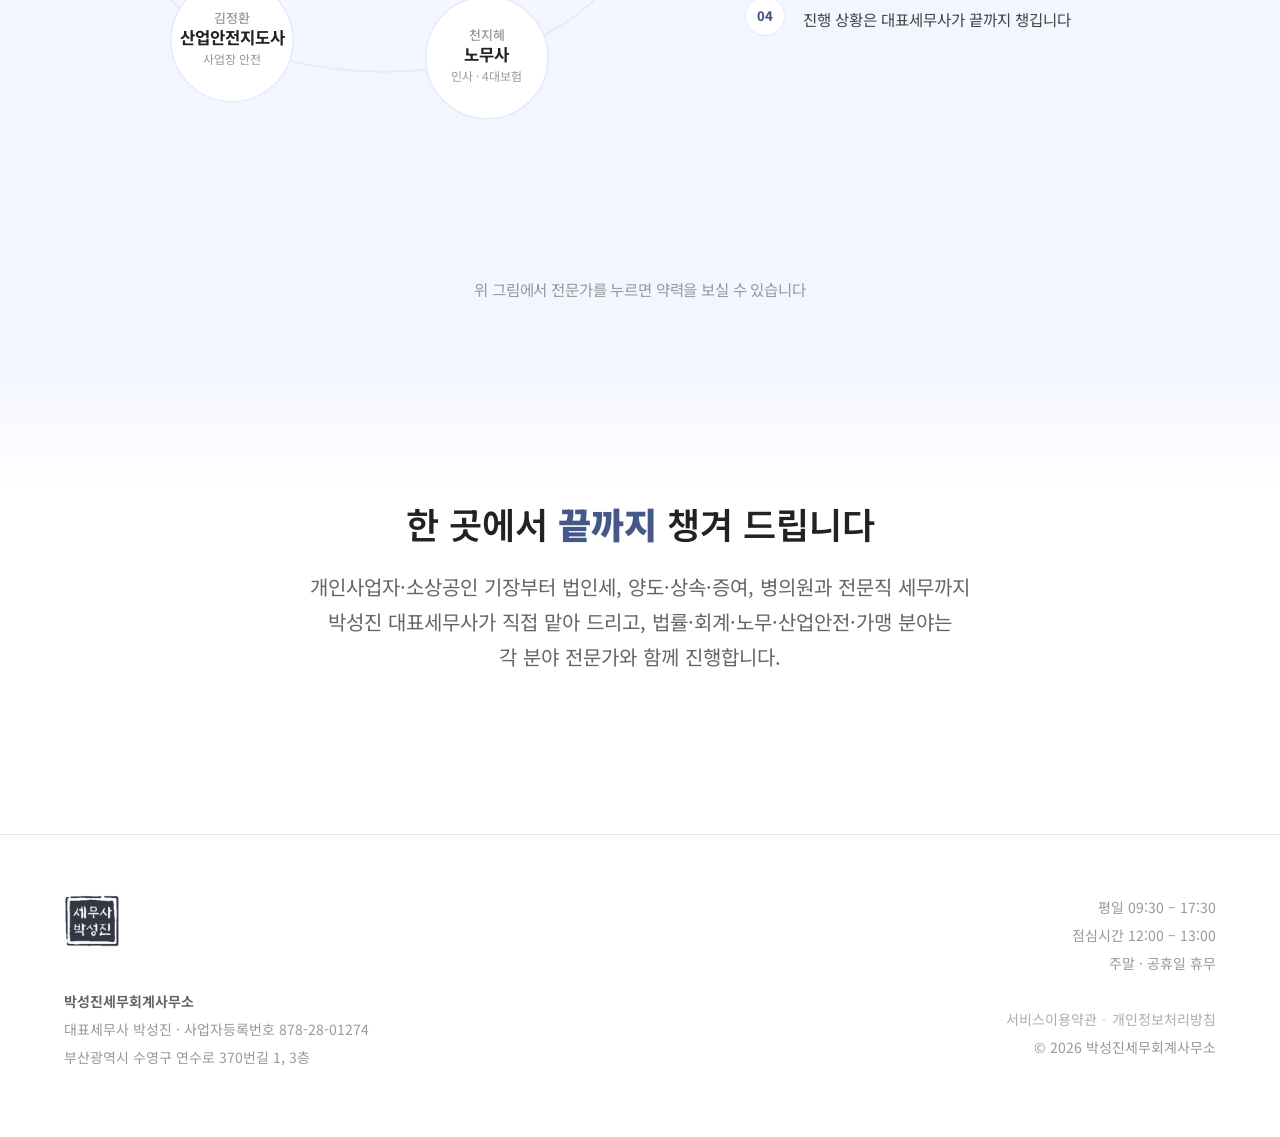
==== commit 15a61acb: "사무소 소개 : 도표에 전문가 성함을 넣고, 군더더기 두 줄을 뺌 도표에 성함 넣기 '김용필 변호사' 처럼 한 줄로 쓰려 했으나 '김정환 산업안전지도사' 가 180px 이 되어 1" ====
--- a/about/index.html
+++ b/about/index.html
@@ -91,7 +91,6 @@
         <div class="veil"></div>
         <div class="on">
           <div class="nm">박성진 <em>대표세무사</em></div>
-          <div class="ed">세무사 · 부산대학교 경영대학원 경영학 석사</div>
         </div>
       </div>
 
@@ -140,42 +139,47 @@
           <circle class="w-core" cx="320" cy="210" r="66"/>
           <text class="w-ct" x="320" y="205">박성진<tspan x="320" dy="19">세무회계사무소</tspan></text>
 
-          <g class="w-pick" data-i="0" role="button" tabindex="0" aria-label="변호사 약력 보기">
+          <g class="w-pick" data-i="0" role="button" tabindex="0" aria-label="김용필 변호사 약력 보기">
             <circle class="w-node" cx="0" cy="0" r="66"/>
-            <text class="w-nm" x="0" y="-5">변호사</text>
-            <text class="w-sub" x="0" y="19">계약 · 분쟁</text>
+            <text class="w-who" x="0" y="-19">김용필</text>
+            <text class="w-nm" x="0" y="4">변호사</text>
+            <text class="w-sub" x="0" y="25">계약 · 분쟁</text>
             <animateMotion dur="90s" begin="-67.5s" repeatCount="indefinite"
               path="M592,210 A272,170 0 0,1 48,210 A272,170 0 0,1 592,210"/>
           </g>
 
-          <g class="w-pick" data-i="1" role="button" tabindex="0" aria-label="회계사 약력 보기">
+          <g class="w-pick" data-i="1" role="button" tabindex="0" aria-label="박준태 회계사 약력 보기">
             <circle class="w-node" cx="0" cy="0" r="66"/>
-            <text class="w-nm" x="0" y="-5">회계사</text>
-            <text class="w-sub" x="0" y="19">감사 · 가치평가</text>
+            <text class="w-who" x="0" y="-19">박준태</text>
+            <text class="w-nm" x="0" y="4">회계사</text>
+            <text class="w-sub" x="0" y="25">감사 · 가치평가</text>
             <animateMotion dur="90s" begin="-85.5s" repeatCount="indefinite"
               path="M592,210 A272,170 0 0,1 48,210 A272,170 0 0,1 592,210"/>
           </g>
 
-          <g class="w-pick" data-i="2" role="button" tabindex="0" aria-label="노무사 약력 보기">
+          <g class="w-pick" data-i="2" role="button" tabindex="0" aria-label="천지혜 노무사 약력 보기">
             <circle class="w-node" cx="0" cy="0" r="66"/>
-            <text class="w-nm" x="0" y="-5">노무사</text>
-            <text class="w-sub" x="0" y="19">인사 · 4대보험</text>
+            <text class="w-who" x="0" y="-19">천지혜</text>
+            <text class="w-nm" x="0" y="4">노무사</text>
+            <text class="w-sub" x="0" y="25">인사 · 4대보험</text>
             <animateMotion dur="90s" begin="-13.5s" repeatCount="indefinite"
               path="M592,210 A272,170 0 0,1 48,210 A272,170 0 0,1 592,210"/>
           </g>
 
-          <g class="w-pick" data-i="3" role="button" tabindex="0" aria-label="산업안전지도사 약력 보기">
+          <g class="w-pick" data-i="3" role="button" tabindex="0" aria-label="김정환 산업안전지도사 약력 보기">
             <circle class="w-node" cx="0" cy="0" r="66"/>
-            <text class="w-nm" x="0" y="-11.5">산업안전<tspan x="0" dy="21">지도사</tspan></text>
-            <text class="w-sub" x="0" y="31.5">사업장 안전</text>
+            <text class="w-who" x="0" y="-19">김정환</text>
+            <text class="w-nm" x="0" y="4">산업안전지도사</text>
+            <text class="w-sub" x="0" y="25">사업장 안전</text>
             <animateMotion dur="90s" begin="-31.5s" repeatCount="indefinite"
               path="M592,210 A272,170 0 0,1 48,210 A272,170 0 0,1 592,210"/>
           </g>
 
-          <g class="w-pick" data-i="4" role="button" tabindex="0" aria-label="가맹거래사 약력 보기">
+          <g class="w-pick" data-i="4" role="button" tabindex="0" aria-label="옥수인 가맹거래사 약력 보기">
             <circle class="w-node" cx="0" cy="0" r="66"/>
-            <text class="w-nm" x="0" y="-5">가맹거래사</text>
-            <text class="w-sub" x="0" y="19">프랜차이즈</text>
+            <text class="w-who" x="0" y="-19">옥수인</text>
+            <text class="w-nm" x="0" y="4">가맹거래사</text>
+            <text class="w-sub" x="0" y="25">프랜차이즈</text>
             <animateMotion dur="90s" begin="-49.5s" repeatCount="indefinite"
               path="M592,210 A272,170 0 0,1 48,210 A272,170 0 0,1 592,210"/>
           </g>
@@ -191,42 +195,47 @@
           <circle class="w-core" cx="210" cy="320" r="70"/>
           <text class="w-ct" x="210" y="315">박성진<tspan x="210" dy="20">세무회계사무소</tspan></text>
 
-          <g class="w-pick" data-i="0" role="button" tabindex="0" aria-label="변호사 약력 보기">
+          <g class="w-pick" data-i="0" role="button" tabindex="0" aria-label="김용필 변호사 약력 보기">
             <circle class="w-node" cx="0" cy="0" r="62"/>
-            <text class="w-nm" x="0" y="-5">변호사</text>
-            <text class="w-sub" x="0" y="18">계약 · 분쟁</text>
+            <text class="w-who" x="0" y="-19">김용필</text>
+            <text class="w-nm" x="0" y="4">변호사</text>
+            <text class="w-sub" x="0" y="25">계약 · 분쟁</text>
             <animateMotion dur="90s" begin="-67.5s" repeatCount="indefinite"
               path="M370,320 A160,272 0 0,1 50,320 A160,272 0 0,1 370,320"/>
           </g>
 
-          <g class="w-pick" data-i="1" role="button" tabindex="0" aria-label="회계사 약력 보기">
+          <g class="w-pick" data-i="1" role="button" tabindex="0" aria-label="박준태 회계사 약력 보기">
             <circle class="w-node" cx="0" cy="0" r="62"/>
-            <text class="w-nm" x="0" y="-5">회계사</text>
-            <text class="w-sub" x="0" y="18">감사 · 가치평가</text>
+            <text class="w-who" x="0" y="-19">박준태</text>
+            <text class="w-nm" x="0" y="4">회계사</text>
+            <text class="w-sub" x="0" y="25">감사 · 가치평가</text>
             <animateMotion dur="90s" begin="-85.5s" repeatCount="indefinite"
               path="M370,320 A160,272 0 0,1 50,320 A160,272 0 0,1 370,320"/>
           </g>
 
-          <g class="w-pick" data-i="2" role="button" tabindex="0" aria-label="노무사 약력 보기">
+          <g class="w-pick" data-i="2" role="button" tabindex="0" aria-label="천지혜 노무사 약력 보기">
             <circle class="w-node" cx="0" cy="0" r="62"/>
-            <text class="w-nm" x="0" y="-5">노무사</text>
-            <text class="w-sub" x="0" y="18">인사 · 4대보험</text>
+            <text class="w-who" x="0" y="-19">천지혜</text>
+            <text class="w-nm" x="0" y="4">노무사</text>
+            <text class="w-sub" x="0" y="25">인사 · 4대보험</text>
             <animateMotion dur="90s" begin="-13.5s" repeatCount="indefinite"
               path="M370,320 A160,272 0 0,1 50,320 A160,272 0 0,1 370,320"/>
           </g>
 
-          <g class="w-pick" data-i="3" role="button" tabindex="0" aria-label="산업안전지도사 약력 보기">
+          <g class="w-pick" data-i="3" role="button" tabindex="0" aria-label="김정환 산업안전지도사 약력 보기">
             <circle class="w-node" cx="0" cy="0" r="62"/>
-            <text class="w-nm" x="0" y="-12">산업안전<tspan x="0" dy="21">지도사</tspan></text>
-            <text class="w-sub" x="0" y="31">사업장 안전</text>
+            <text class="w-who" x="0" y="-19">김정환</text>
+            <text class="w-nm" x="0" y="4">산업안전지도사</text>
+            <text class="w-sub" x="0" y="25">사업장 안전</text>
             <animateMotion dur="90s" begin="-31.5s" repeatCount="indefinite"
               path="M370,320 A160,272 0 0,1 50,320 A160,272 0 0,1 370,320"/>
           </g>
 
-          <g class="w-pick" data-i="4" role="button" tabindex="0" aria-label="가맹거래사 약력 보기">
+          <g class="w-pick" data-i="4" role="button" tabindex="0" aria-label="옥수인 가맹거래사 약력 보기">
             <circle class="w-node" cx="0" cy="0" r="62"/>
-            <text class="w-nm" x="0" y="-5">가맹거래사</text>
-            <text class="w-sub" x="0" y="18">프랜차이즈</text>
+            <text class="w-who" x="0" y="-19">옥수인</text>
+            <text class="w-nm" x="0" y="4">가맹거래사</text>
+            <text class="w-sub" x="0" y="25">프랜차이즈</text>
             <animateMotion dur="90s" begin="-49.5s" repeatCount="indefinite"
               path="M370,320 A160,272 0 0,1 50,320 A160,272 0 0,1 370,320"/>
           </g>
@@ -392,7 +401,6 @@
     <div class="title_box rv">
       <h2>한 곳에서 <span class="nv">끝까지</span> 챙겨 드립니다</h2>
       <p class="text">
-        박성진세무회계사무소는 부산 수영구에 있는 세무회계 사무소입니다.<br>
         개인사업자·소상공인 기장부터 법인세, 양도·상속·증여, 병의원과 전문직 세무까지<br>
         박성진 대표세무사가 직접 맡아 드리고,
         법률·회계·노무·산업안전·가맹 분야는<br>
--- a/style.css
+++ b/style.css
@@ -236,20 +236,7 @@
 .fab a svg{ fill:none; stroke-width:2; stroke-linecap:round; stroke-linejoin:round; }
 .fab a:hover{ transform:translateY(-3px); }
 
-/* 다음 구역으로 내려가기 */
-.scroll-down{
-  background:#fff; border:1px solid var(--pale2);
-  box-shadow:0 6px 20px rgba(69,88,135,.18);
-}
-.scroll-down:hover{ background:var(--pale); border-color:var(--navy); }
-.scroll-down svg{
-  width:26px; height:26px; stroke:var(--navy);
-  animation:bob 1.8s ease-in-out infinite;
-}
-/* 맨 아래까지 내려가면 위를 가리키는 화살표로 바뀝니다 */
-.scroll-down.up svg{ animation:none; transform:rotate(180deg); }
-
-/* 맨 위로 (휴대폰에서만, 조금 내려가면 나타납니다) */
+/* 맨 위로 (조금 내려가면 나타납니다) */
 .top-fab{
   background:#fff; border:1px solid var(--pale2);
   box-shadow:0 6px 20px rgba(69,88,135,.18);
@@ -279,9 +266,6 @@
 
 /* 아직 주소를 안 넣은 버튼은 눌러도 아무 일이 없습니다 */
 .fab a[href="#"]{ cursor:default; }
-
-@media (prefers-reduced-motion:reduce){ .scroll-down svg{ animation:none; } }
-@keyframes bob{ 0%,100%{ transform:translateY(0);} 50%{ transform:translateY(6px);} }
 
 /* ==========================================================
    [5] 문장 패널 — 연한 배경 + 흰 둥근 패널 (모서리 30px)
@@ -799,9 +783,6 @@
   }
   .fab a{ width:46px; height:46px; }
   .fab a svg{ transform:scale(.88); }
-  /* 휴대폰은 손가락으로 넘기면 되니 '아래로' 버튼은 숨깁니다.
-     위의 .fab a 설정을 이기려면 앞에 .fab a 를 붙여야 합니다 */
-  .fab a.scroll-down{ display:none; }
 }
 
 /* --- 세무 일정 : 휴대폰에서 같은 내용이 두 번 나오지 않게 --- */
@@ -1162,6 +1143,11 @@
   fill:var(--t1); font-size:16px; font-weight:700; text-anchor:middle;
   font-family:'Noto Sans KR',sans-serif;
 }
+/* 전문가 성함 (직함 바로 위, 흐린 글씨) */
+.w-who{
+  fill:var(--t4); font-size:14px; font-weight:500; text-anchor:middle;
+  font-family:'Noto Sans KR',sans-serif;
+}
 .w-sub{
   fill:var(--t4); font-size:12.5px; text-anchor:middle;
   font-family:'Noto Sans KR',sans-serif;
@@ -1169,8 +1155,10 @@
 
 /* 궤도 그림은 가로로 넓어서 화면에서 더 줄어듭니다. 그만큼 글씨를 키워 둡니다. */
 .orb .w-ct{ font-size:15px; }
-.orb .w-nm{ font-size:19px; }
-.orb .w-sub{ font-size:15px; }
+/* 전문가 원은 이름 / 직함 / 분야 세 줄이라 그만큼 줄여 담습니다 */
+.orb .w-who{ font-size:14px; }
+.orb .w-nm{ font-size:18px; }
+.orb .w-sub{ font-size:13px; }
 
 /* 궤도가 아주 천천히 돕니다.
    뒤쪽 옅은 궤도 두 줄은 서로 반대 방향으로 (한 바퀴에 50초 · 60초),
@@ -1219,8 +1207,9 @@
   .only-pc{ display:none; }
   .only-mo{ display:block; }
   .w-ct,.orb .w-ct{ font-size:16px; }
-  .w-nm,.orb .w-nm{ font-size:19px; }
-  .w-sub,.orb .w-sub{ font-size:14.5px; }
+  .w-who,.orb .w-who{ font-size:15px; }
+  .w-nm,.orb .w-nm{ font-size:17px; }
+  .w-sub,.orb .w-sub{ font-size:12.5px; }
 }
 
 /* ==========================================================
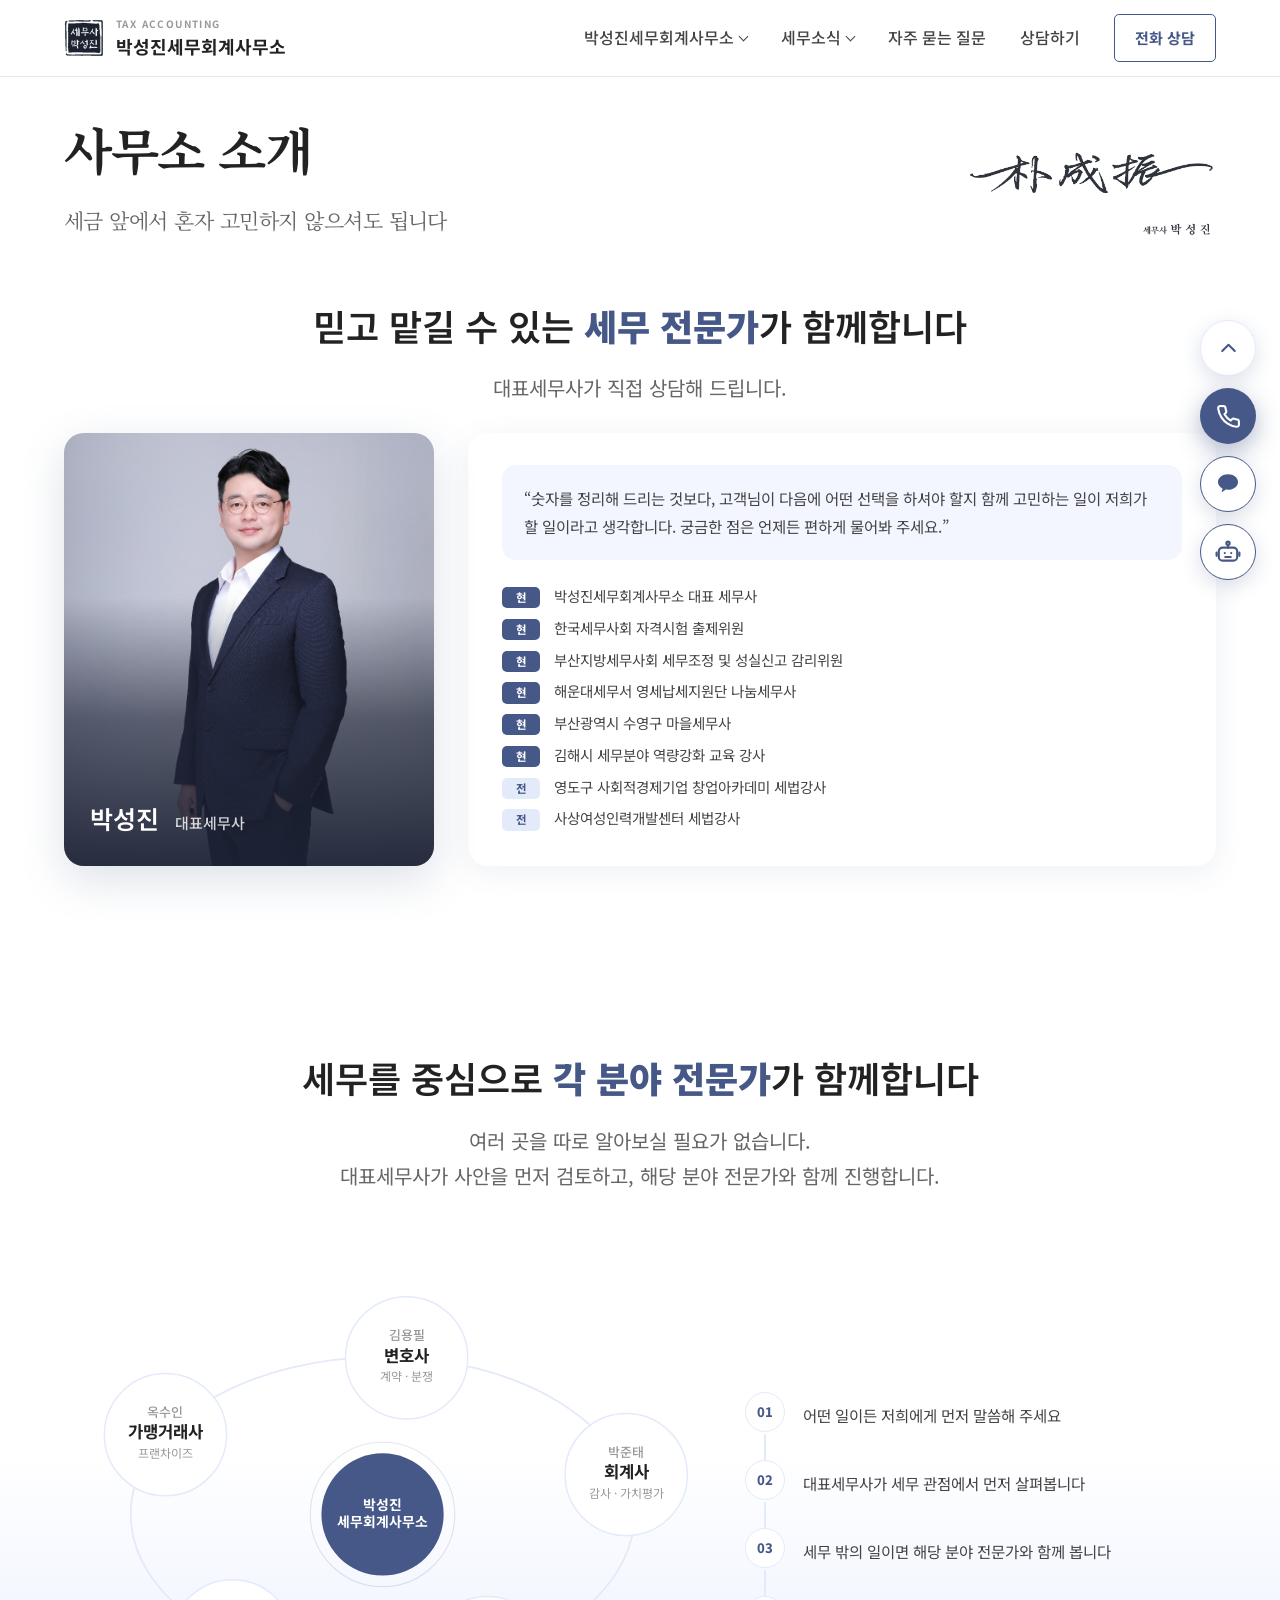
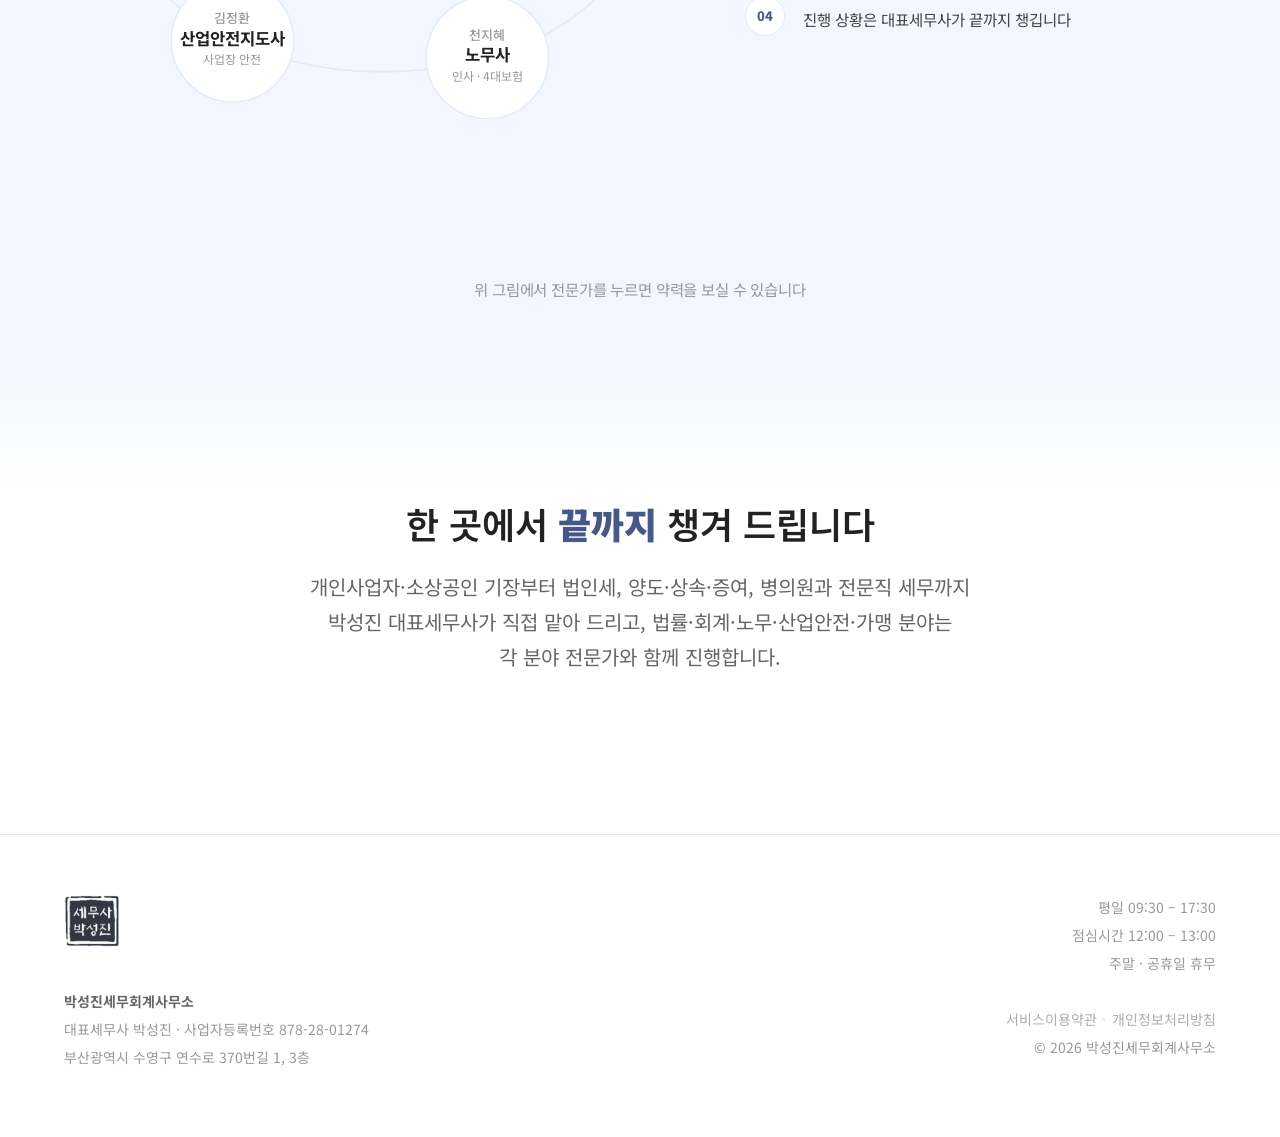
==== commit d590ce49: "사무소 소개 휴대폰 : 제목 가운데, 사진 잘림 고침, 약력을 명함형으로 - 제목 묶음 세 곳을 가운데 정렬 (컴퓨터 화면과 같아집니다) - 대표세무사 사진을 위 기준으로 맞춰 정" ====
--- a/about/index.html
+++ b/about/index.html
@@ -100,6 +100,7 @@
           함께 고민하는 일이 저희가 할 일이라고 생각합니다.
           궁금한 점은 언제든 편하게 물어봐 주세요.”
         </p>
+        <p class="pro-cap">약력</p>
         <ul class="career">
           <li><i class="now">현</i>박성진세무회계사무소 대표 세무사</li>
           <li><i class="now">현</i>한국세무사회 자격시험 출제위원</li>
@@ -275,6 +276,7 @@
             <div class="pro-txt">
               <!-- ▼ 한마디는 초안입니다. 본인 확인 뒤에 쓰시고, 고칠 때는 따옴표 안을 바꿔 주세요 -->
               <p class="pro-say">“계약서 한 줄이 몇 년의 분쟁을 만들기도 합니다. <br>시작 단계에서 짚어 드리는 것이 가장 저렴한 해결입니다.”</p>
+              <p class="pro-cap">약력</p>
               <ul class="pro-career">
               <li class="no-badge">센텀변호사사무소 대표변호사</li>
               <li class="no-badge">사법시험 합격 · 사법연수원 수료</li>
@@ -302,6 +304,7 @@
             <div class="pro-txt">
               <!-- ▼ 한마디는 초안입니다. 본인 확인 뒤에 쓰시고, 고칠 때는 따옴표 안을 바꿔 주세요 -->
               <p class="pro-say">“숫자는 결과가 아니라 판단의 근거입니다. <br>무엇을 보고 결정하셔야 할지부터 함께 정리해 드리겠습니다.”</p>
+              <p class="pro-cap">약력</p>
               <ul class="pro-career">
               <li><i class="now">현</i>공인회계사 제49회 합격 (금융감독원)</li>
               <li><i class="now">현</i>예일회계법인 공인회계사</li>
@@ -323,6 +326,7 @@
             <div class="pro-txt">
               <!-- ▼ 한마디는 초안입니다. 본인 확인 뒤에 쓰시고, 고칠 때는 따옴표 안을 바꿔 주세요 -->
               <p class="pro-say">“직원 한 분을 모시는 일에도 지켜야 할 절차가 있습니다. <br>미리 챙겨 두면 나중에 크게 다툴 일이 줄어듭니다.”</p>
+              <p class="pro-cap">약력</p>
               <ul class="pro-career">
               <li><i class="now">현</i>리드원 노동법률사무소 대표 공인노무사</li>
               <li><i class="now">현</i>직장갑질 119 법률스태프</li>
@@ -352,6 +356,7 @@
             <div class="pro-txt">
               <!-- ▼ 한마디는 초안입니다. 본인 확인 뒤에 쓰시고, 고칠 때는 따옴표 안을 바꿔 주세요 -->
               <p class="pro-say">“안전은 사고가 난 뒤에 준비할 수 없습니다. <br>지금 사업장에서 무엇이 빠져 있는지부터 함께 보겠습니다.”</p>
+              <p class="pro-cap">약력</p>
               <ul class="pro-career">
               <li><i class="now">현</i>J.W(제이더블유)한국산업안전 대표 · 고용노동부 지정 안전 전문 기관</li>
               <li><i class="now">현</i>KOSHA-MS(한국산업안전보건공단 안전보건체계 구축) 심사원</li>
@@ -376,6 +381,7 @@
             <div class="pro-txt">
               <!-- ▼ 한마디는 초안입니다. 본인 확인 뒤에 쓰시고, 고칠 때는 따옴표 안을 바꿔 주세요 -->
               <p class="pro-say">“가맹 계약은 한 번 맺으면 되돌리기 어렵습니다. <br>시작하시기 전에 정보공개서부터 꼼꼼히 확인해 드리겠습니다.”</p>
+              <p class="pro-cap">약력</p>
               <ul class="pro-career">
               <li><i class="now">현</i>공정거래위원회 제577호 등록 가맹거래사</li>
               <li><i class="now">현</i>넥타 대표</li>
--- a/style.css
+++ b/style.css
@@ -1071,45 +1071,6 @@
 }
 .pro-career li i.now{ background:var(--navy); color:#fff; }
 .pro-career li i.was{ background:var(--pale2); color:var(--navy); }
-
-/* --- 아래 : 눌러서 바꾸는 아이콘 카드 --- */
-.pro-track{
-  display:flex; gap:16px; list-style:none;
-  overflow-x:auto; padding:6px 2px 10px; scrollbar-width:none;
-}
-.pro-track::-webkit-scrollbar{ display:none; }
-.pro-card{
-  flex:0 0 168px; background:#fff; border:1px solid #EFF3FB; border-radius:18px;
-  padding:22px 20px; box-shadow:var(--sh); cursor:pointer; word-break:keep-all;
-  transition:transform .35s ease, box-shadow .35s ease, border-color .35s ease;
-}
-.pro-card:hover{ transform:translateY(-4px); }
-.pro-card:focus-visible{ outline:2px solid var(--navy); outline-offset:3px; }
-.pro-card.act{
-  transform:translateY(-6px); border-color:var(--pale2);
-  box-shadow:0 16px 38px rgba(69,88,135,.2);
-}
-.pro-card .ic{
-  width:48px; height:48px; border-radius:14px; background:var(--pale);
-  display:grid; place-items:center; margin-bottom:15px; transition:background .35s;
-}
-.pro-card.act .ic{ background:var(--pale2); }
-.pro-card .ic svg{
-  width:25px; height:25px; fill:none; stroke:var(--navy);
-  stroke-width:1.5; stroke-linecap:round; stroke-linejoin:round;
-}
-.pro-card h3{ font-size:16.5px; font-weight:700; color:var(--t1); line-height:1.4; }
-.pro-card p{ margin-top:8px; font-size:13.5px; color:var(--t3); line-height:1.7; }
-
-/* 아래 점 */
-.pro-nav{ display:flex; justify-content:center; margin:14px 0 30px; }
-.pro-dots{ display:flex; gap:9px; }
-.pro-dots i{
-  width:8px; height:8px; border-radius:50%; background:#D9D9D9;
-  transition:background .4s, width .4s; display:block; cursor:pointer;
-}
-.pro-dots i:hover{ background:#B9C3DC; }
-.pro-dots i.act{ background:var(--navy); width:26px; border-radius:99px; }
 
 
 /* ==========================================================
@@ -1732,3 +1693,179 @@
   padding:11px 30px; transition:border-color .2s, color .2s;
 }
 .pro-close:hover{ border-color:var(--navy); color:var(--navy); }
+
+/* ==========================================================
+   [24] 휴대폰 화면 다듬기 (첫 화면)
+   ※ 아래 @media 안의 것은 모두 좁은 화면 전용입니다.
+      컴퓨터 화면은 바뀌지 않습니다.
+   ========================================================== */
+
+/* 후기 카드를 접었다 펴는 구조(details)로 바꿨습니다.
+   그대로 두면 컴퓨터에도 삼각형 표시가 생기므로 없앱니다.
+   컴퓨터에서는 늘 펼쳐 둬서 예전 모습 그대로입니다. */
+.why-card > summary{ display:block; list-style:none; cursor:default; }
+.why-card > summary::-webkit-details-marker{ display:none; }
+.why-card > summary::marker{ content:''; }
+
+/* 넣어 두기만 하고 좁은 화면에서만 보여 주는 것들 */
+
+@media (max-width:900px){
+
+  /* 1 · 2 · 3 : 제목을 가운데로, '세금은 줄이고' 아래 점 감추기 */
+  #service .title_box,
+  #why .title_box,
+  .voice-sec .why-col .title_box,
+  .voice-sec .faq-col .title_box{ text-align:center; }
+  #why .title_box .dots{ display:none; }
+
+  /* 4 : 업무 분야 큰 카드를 한 뼘 작게.
+         칸 높이가 못박혀 있어서 속만 줄여서는 칸이 안 줄어듭니다. */
+  .svc-frame{ width:272px; height:474px; }
+  .svc-panel .circle{ width:250px; height:250px; }
+  .pan .ph{ padding:13px 18px; font-size:12px; }
+  .pan .pb{ padding:20px 18px; }
+  .pan .pt{ font-size:17px; line-height:1.35; }
+  .pan ul{ margin-top:10px; }
+  .pan li{ font-size:13px; padding:3.5px 0 3.5px 14px; line-height:1.5; }
+  .pan li::before{ top:10px; }
+  .pan .cal{ margin-top:12px; padding-top:12px; }
+  .pan .cal .lbl{ margin-bottom:8px; }
+  .pan .cal .row{ padding:5px 0; font-size:13px; }
+
+  /* 5 : 아이콘 카드 줄 — 네모를 작게 하고 좌우 화살표를 보여 줍니다.
+         화살표가 있으면 옆으로 넘길 수 있다는 걸 알 수 있습니다. */
+  .svc-track{ gap:14px; }
+  .svc-card{ flex:0 0 205px; min-height:0; padding:20px 18px; }
+  .svc-card .ic{ width:42px; height:42px; border-radius:12px; margin-bottom:13px; }
+  .svc-card .ic svg{ width:21px; height:21px; }
+  .svc-card h3{ font-size:16.5px; }
+  .svc-card p{ margin-top:7px; font-size:13px; }
+
+  /* 6 : 네 단계를 늘 2 × 2 로. 520px 아래에서 한 줄로 바뀌던 것을 막습니다 */
+  .steps{ grid-template-columns:repeat(2,1fr); gap:12px; }
+  .step{ padding:22px 14px; }
+  /* 2 x 2 로 좁아진 만큼 글씨도 줄입니다. 안 그러면 줄이 너무 많아집니다 */
+  .step .n{ width:42px; height:42px; font-size:13px; margin:0 0 12px; }
+  .step h3{ font-size:16px; }
+  .step p{ margin-top:9px; font-size:13px; line-height:1.65; }
+
+  /* 7 : 세무 일정 — 위에 있던 큰 카드를 슬라이드의 첫 장으로 넣고,
+         나머지도 옆으로 흐르는 작은 카드로 바꿉니다.
+         (큰 카드를 옮기는 일은 코드에서 합니다) */
+  .sched-left{ display:none; }
+  .sched-lead .sched-slide{ height:auto; padding:0; display:block; }
+  .sched-lead .bubble{ margin-bottom:18px; font-size:15px; padding:9px 18px; }
+  .sched-lead h2{ font-size:20px; margin-bottom:16px; }
+  .sched-lead .hook{ font-size:14.5px; }
+  .sched-lead .gauge{ margin-top:18px; }
+  .sched-right{
+    height:auto; background:transparent; border-radius:0;
+    overflow-x:auto; overflow-y:hidden;
+    scroll-snap-type:x mandatory; scroll-padding:0;
+    margin-top:16px;
+  }
+  .sched-cards{ display:flex; gap:14px; padding:4px 2px 8px; }
+  .sched-card{
+    flex:0 0 244px; height:auto; padding:18px 16px;
+    scroll-snap-align:start; box-shadow:var(--sh);
+  }
+  .sched-card h3{ font-size:16px; margin-bottom:12px; }
+  .sched-card .sched-note{ font-size:11.5px; line-height:1.6; margin-top:12px; }
+  /* 안쪽 신고 일정 목록도 함께 줄입니다 */
+  .sched-card .dday-row{ padding:10px 12px; gap:10px; border-radius:12px; }
+  .sched-card .dday-row + .dday-row{ margin-top:7px; }
+  .sched-card .dday-row .nm{ font-size:13.5px; }
+  .sched-card .dday-row .dt{ font-size:12px; }
+
+  /* 8 : 후기 카드를 눌러서 펴기 */
+  .why-faq .why-card{ padding:0; }
+  .why-faq .why-card > summary{
+    cursor:pointer; position:relative;
+    padding:22px 46px 22px 22px;
+  }
+  .why-card > summary::after{
+    content:''; position:absolute; right:22px; top:50%;
+    width:9px; height:9px; margin-top:-6px;
+    border-right:2px solid var(--t4); border-bottom:2px solid var(--t4);
+    transform:rotate(45deg); transition:transform .25s;
+  }
+  .why-card[open] > summary::after{ transform:rotate(-135deg); margin-top:-2px; }
+  .why-card > summary > *{ margin:0; }
+  .why-faq .why-card > h3{ padding:0 22px; margin:0 0 10px; }
+  .why-faq .why-card > p{ padding:0 22px 22px; margin:0; }
+}
+
+/* '약력' 머리글은 휴대폰에서만 씁니다. 컴퓨터 화면에는 안 나옵니다 */
+.pro-cap{ display:none; }
+
+/* ==========================================================
+   [25] 휴대폰 화면 다듬기 (사무소 소개)
+   ※ 아래 @media 안의 것은 모두 좁은 화면 전용입니다.
+      컴퓨터 화면은 바뀌지 않습니다.
+   ========================================================== */
+@media (max-width:900px){
+
+  /* 1 : 제목 묶음 세 개를 가운데로.
+         다른 페이지는 [19]에서 정한 대로 왼쪽 그대로 둡니다.
+         tax-sec / web-sec 은 사무소 소개에만 있는 칸이고,
+         'web-sec ~ .page' 는 그림 뒤에 오는 마지막 문단입니다. */
+  .tax-sec .title_box,
+  .web-sec .title_box,
+  .web-sec ~ .page .title_box{ text-align:center; }
+
+  /* 2 : 대표세무사 사진 — 칸이 사진보다 납작해서 위아래가 잘립니다.
+         가운데 기준이면 정수리가 먼저 잘리므로 위를 기준으로 맞춥니다.
+         (잘리는 만큼은 아래쪽으로 갑니다) */
+  .tax-card img{ object-position:50% 0; }
+}
+
+/* 전문가 약력 — 명함형.
+   620px 은 약력 칸이 한 줄로 바뀌는 폭입니다. 그보다 넓으면 예전 그대로입니다. */
+@media (max-width:620px){
+
+  /* 3-1 : 사진을 작은 동그라미로 줄여 이름과 한 줄에 나란히.
+           맨 위에서 '누구인지'가 바로 눈에 들어옵니다 */
+  .pro-side{ display:flex; align-items:center; gap:15px; }
+  .pro-photo{ flex:0 0 78px; }
+  .pro-photo img, .pro-photo.empty{
+    width:78px; height:78px; max-width:none; aspect-ratio:auto;
+    border-radius:50%; margin:0;
+  }
+  .pro-photo.empty{ display:grid; place-items:center; }
+  .pro-photo.empty svg{ width:32px; height:32px; }
+  .pro-name{ margin:0; font-size:20px; line-height:1.3; }
+  .pro-name em{ margin-top:4px; font-size:14px; }
+
+  /* 3-2 : 한마디는 왼쪽에 선을 그어 인용문처럼 구분합니다 */
+  .pro-say{
+    font-size:14.5px; line-height:1.8;
+    padding-left:14px; border-left:3px solid var(--pale2);
+  }
+
+  /* 3-3 : 약력은 '약력' 머리글을 달고, 줄마다 옅은 선으로 끊어 읽게 합니다.
+           변호사님은 점 불릿이고 나머지 네 분은 현/전 배지라 둘 다 맞춥니다 */
+  .pro-cap{
+    display:flex; align-items:center; gap:9px;
+    margin:24px 0 10px; font-size:11.5px; font-weight:800;
+    letter-spacing:.12em; color:var(--navy);
+  }
+  .pro-cap::after{ content:''; flex:1; height:1px; background:var(--line); }
+  .pro-career{ margin-top:0; padding-top:0; border-top:0; }
+  .pro-career li{ padding-top:8px; padding-bottom:8px; }
+  .pro-career li + li{ border-top:1px solid #F4F4F6; }
+  .pro-career li.no-badge::before{ top:16px; }
+  .pro-career li i{ top:10px; }
+
+  /* 3-4 : 대표세무사 글귀도 위 전문가 화면과 같은 모양으로 맞춥니다.
+          글귀는 파란 상자를 없애고 왼쪽에 세로선,
+          약력은 머리글을 달고 줄마다 옅은 선을 넣습니다 */
+  .tax-info .say{
+    background:none; border-radius:0; padding:0 0 0 14px;
+    border-left:3px solid var(--pale2);
+    font-size:14.5px; line-height:1.8;
+  }
+  .career{ margin-top:0; }
+  .career li{ padding-top:8px; padding-bottom:8px; }
+  .career li + li{ border-top:1px solid #F4F4F6; }
+  .career li i{ top:10px; }
+}
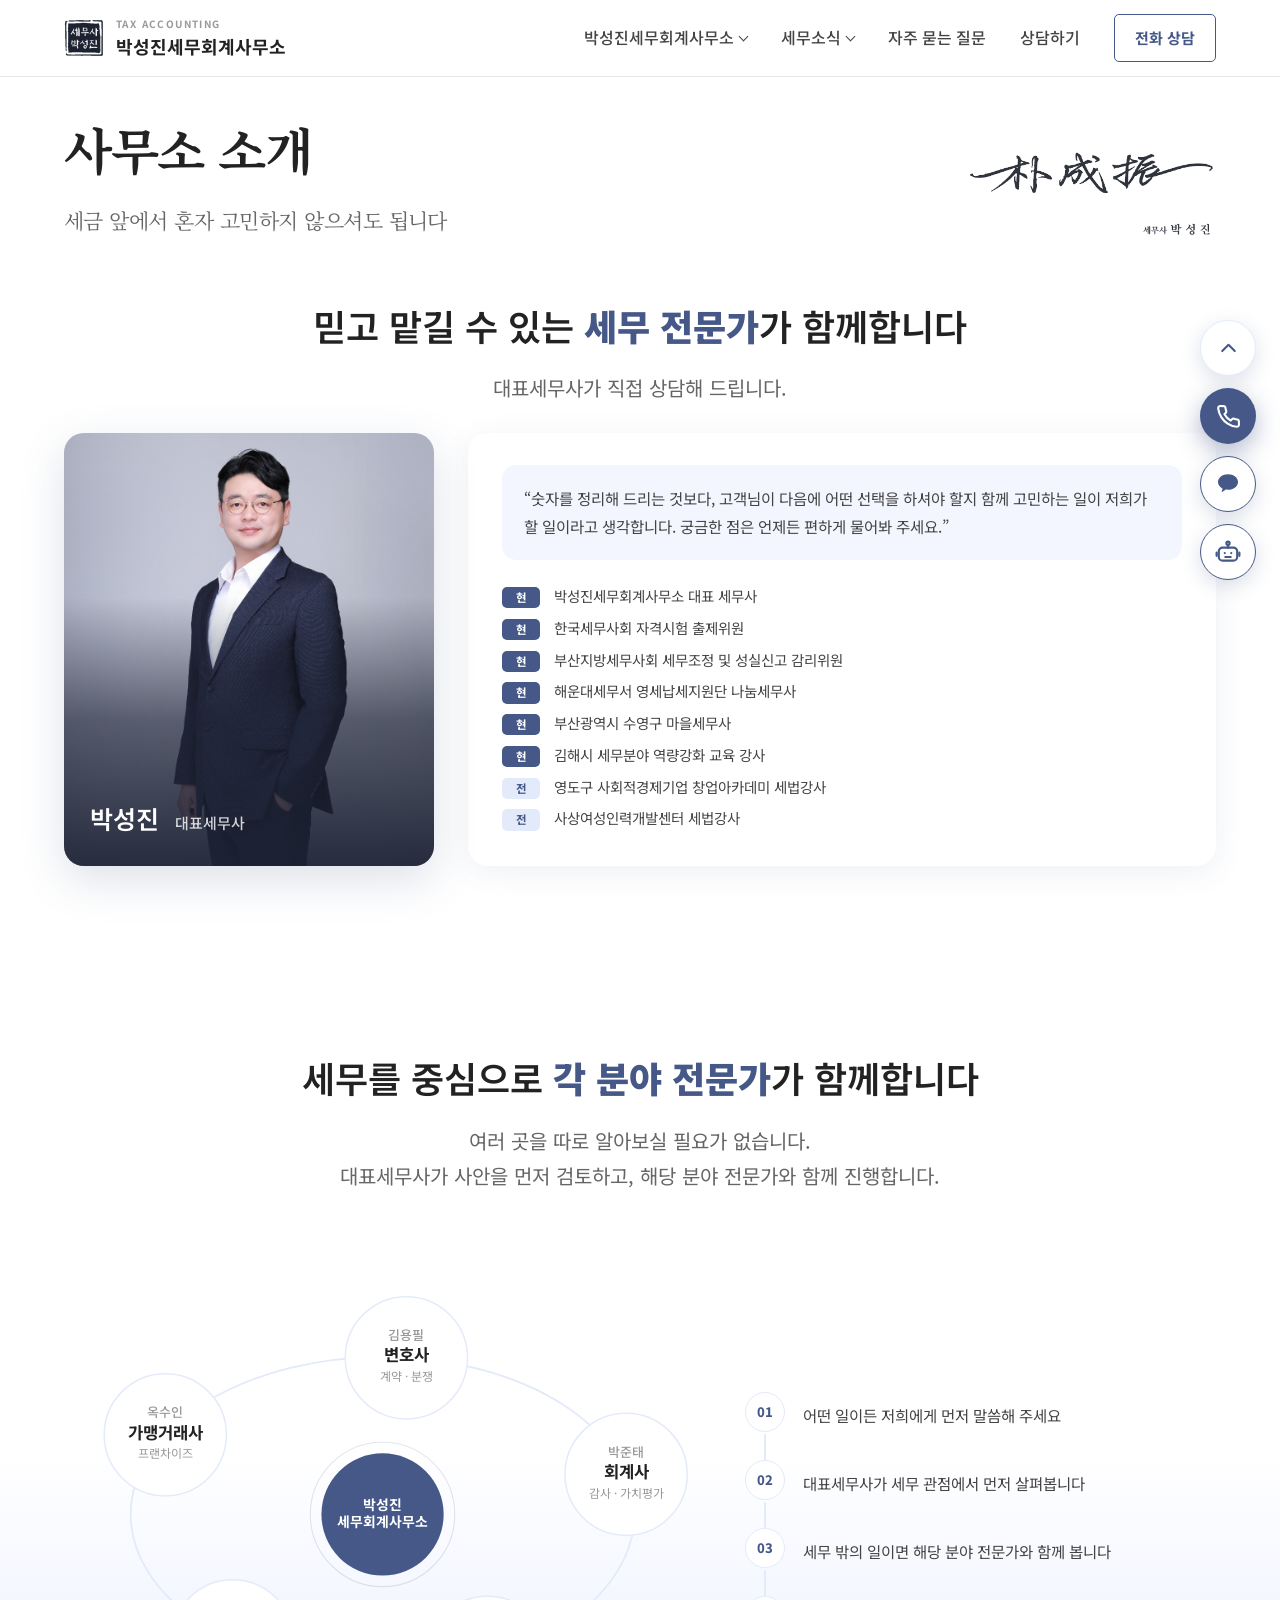
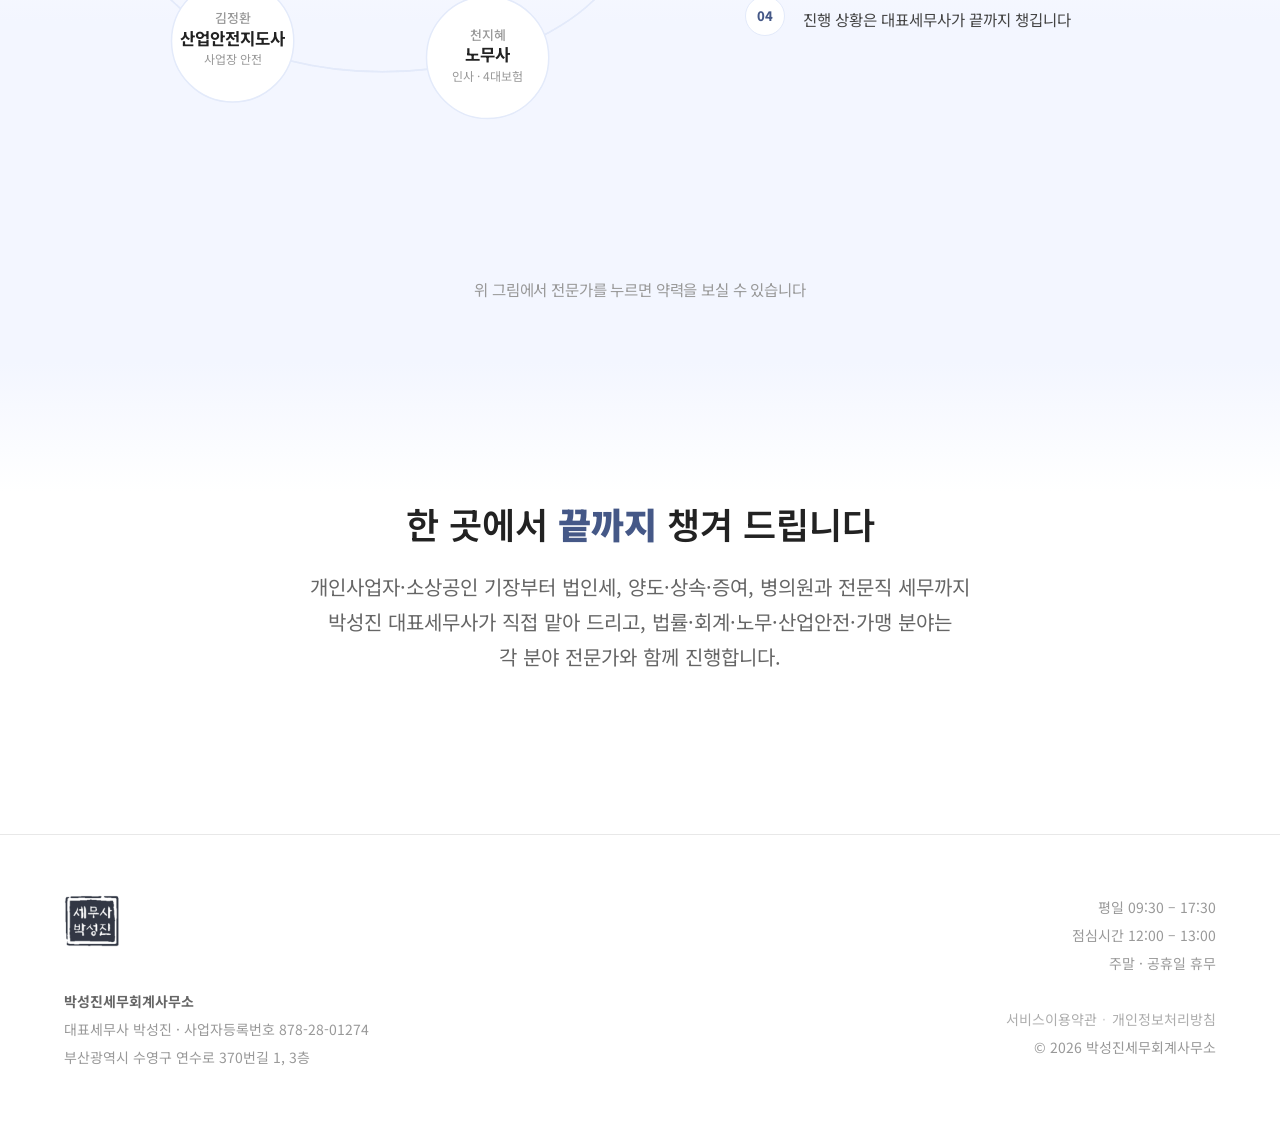
==== commit 8bc91ad4: "사무소 소개 휴대폰 : 대표세무사 프로필을 전문가 카드와 같은 모양으로 - 따로 있던 사진 카드와 글 카드를 흰 카드 하나로 묶음 - 사진은 100px 동그라미 (전문가분들 78p" ====
--- a/about/index.html
+++ b/about/index.html
@@ -88,6 +88,8 @@
     <div class="tax-grid rv">
       <div class="tax-card">
         <img src="../profile-full.jpg" alt="박성진 대표세무사">
+        <!-- 휴대폰에서만 쓰는 얼굴 사진. 컴퓨터에서는 안 보입니다 -->
+        <img class="tax-face" src="../profile-face.jpg" alt="박성진 대표세무사">
         <div class="veil"></div>
         <div class="on">
           <div class="nm">박성진 <em>대표세무사</em></div>
--- a/style.css
+++ b/style.css
@@ -1798,6 +1798,9 @@
 /* '약력' 머리글은 휴대폰에서만 씁니다. 컴퓨터 화면에는 안 나옵니다 */
 .pro-cap{ display:none; }
 
+/* 휴대폰용 얼굴 사진도 마찬가지입니다. 컴퓨터 화면에는 안 나옵니다 */
+.tax-face{ display:none; }
+
 /* ==========================================================
    [25] 휴대폰 화면 다듬기 (사무소 소개)
    ※ 아래 @media 안의 것은 모두 좁은 화면 전용입니다.
@@ -1868,4 +1871,32 @@
   .career li{ padding-top:8px; padding-bottom:8px; }
   .career li + li{ border-top:1px solid #F4F4F6; }
   .career li i{ top:10px; }
-}
+
+  /* 3-5 : 대표세무사 프로필도 전문가 카드와 같은 생김새로.
+          따로 있던 사진 카드와 글 카드를 흰 카드 하나로 묶고,
+          사진은 100px 동그라미로 씁니다.
+          (전문가분들은 78px 이라 대표님이 한 뼘 큽니다) */
+  .tax-grid{
+    background:#fff; border-radius:20px; padding:26px 20px;
+    box-shadow:var(--sh); gap:0;
+  }
+  .tax-info{ background:none; box-shadow:none; padding:0; border-radius:0; }
+  .tax-card{
+    min-height:0; border-radius:0; overflow:visible;
+    background:none; box-shadow:none;
+    display:flex; align-items:center; gap:15px; margin-bottom:22px;
+  }
+  .tax-card img{ display:none; }               /* 큰 사진은 쉽니다 */
+  .tax-card img.tax-face{
+    display:block; position:static;
+    width:100px; height:100px; flex:0 0 100px;
+    border-radius:50%; object-position:50% 50%;
+  }
+  .tax-card .veil{ display:none; }             /* 사진 위 어두운 막도 쉽니다 */
+  .tax-card .on{ position:static; padding:0; color:var(--t1); }
+  .tax-card .on .nm{ font-size:22px; font-weight:700; }
+  .tax-card .on .nm em{
+    display:block; margin:4px 0 0; font-size:14px;
+    font-weight:500; color:var(--t3); opacity:1;
+  }
+}
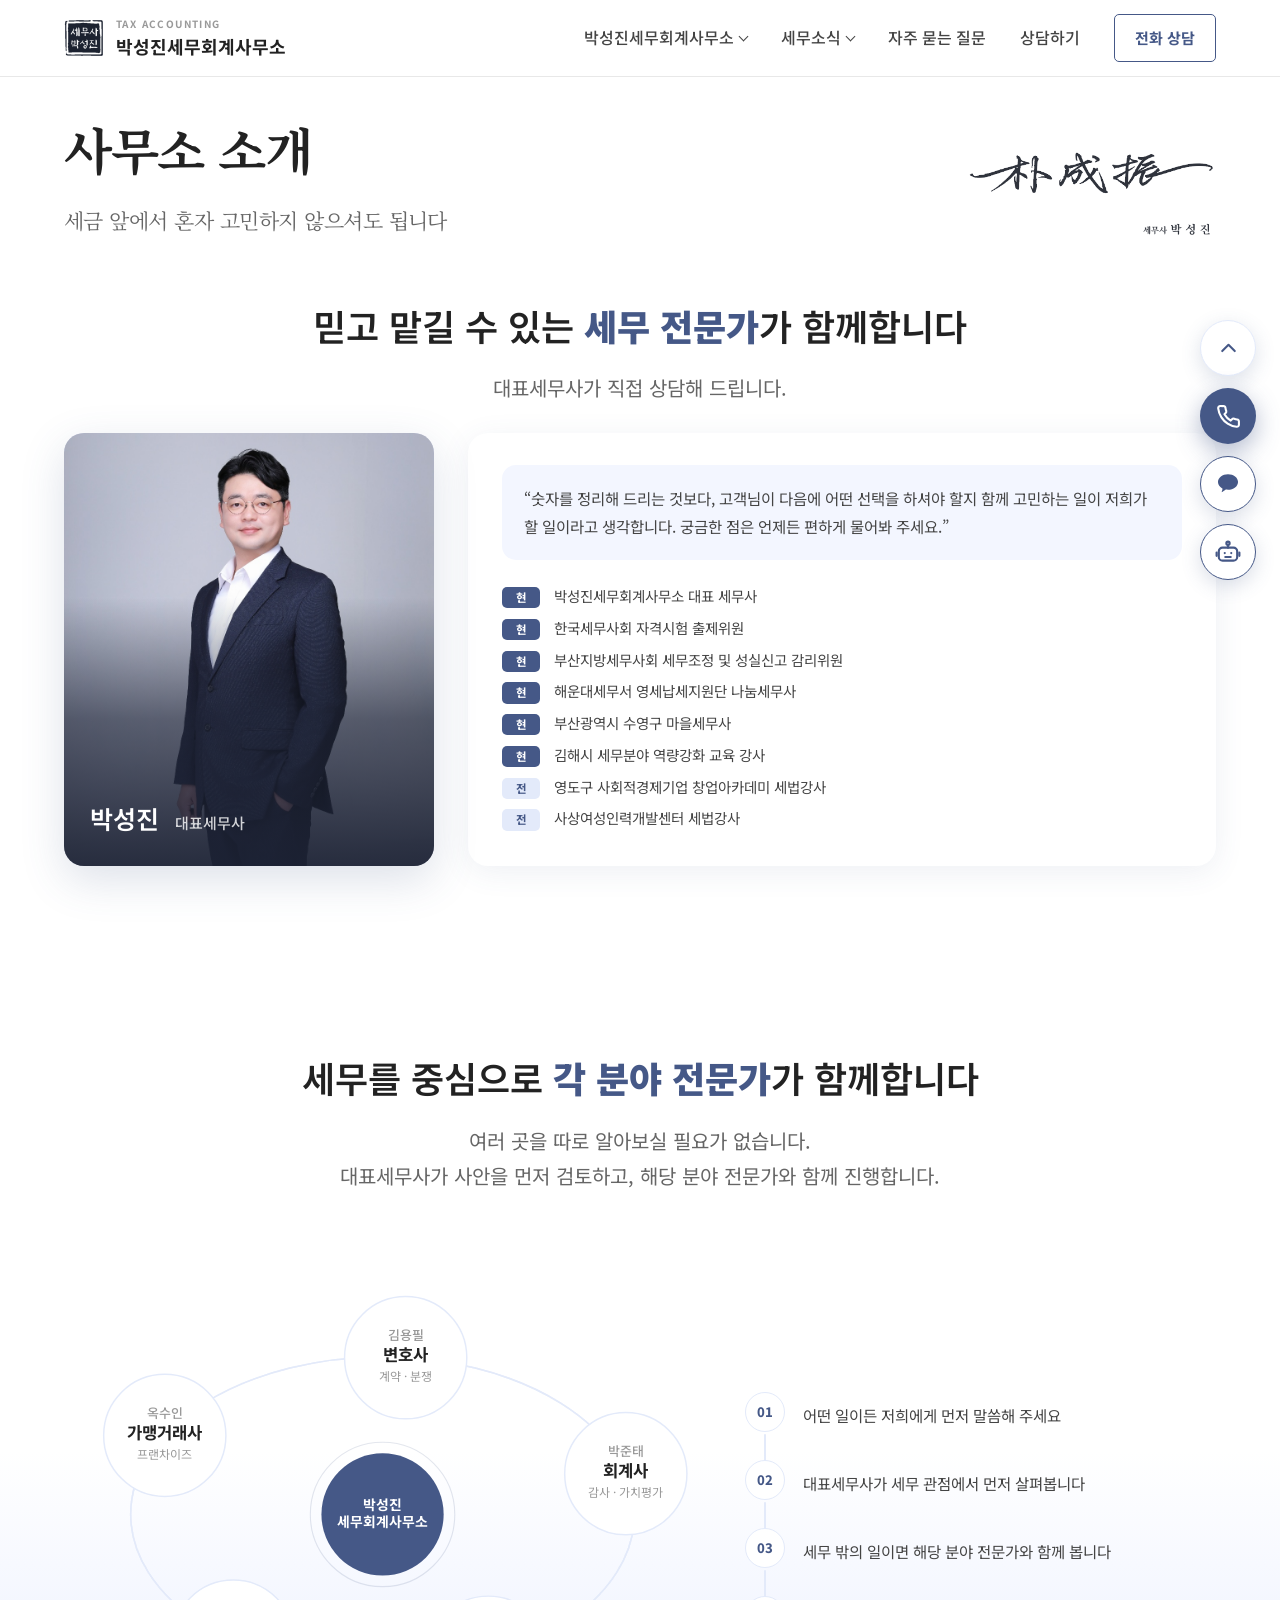
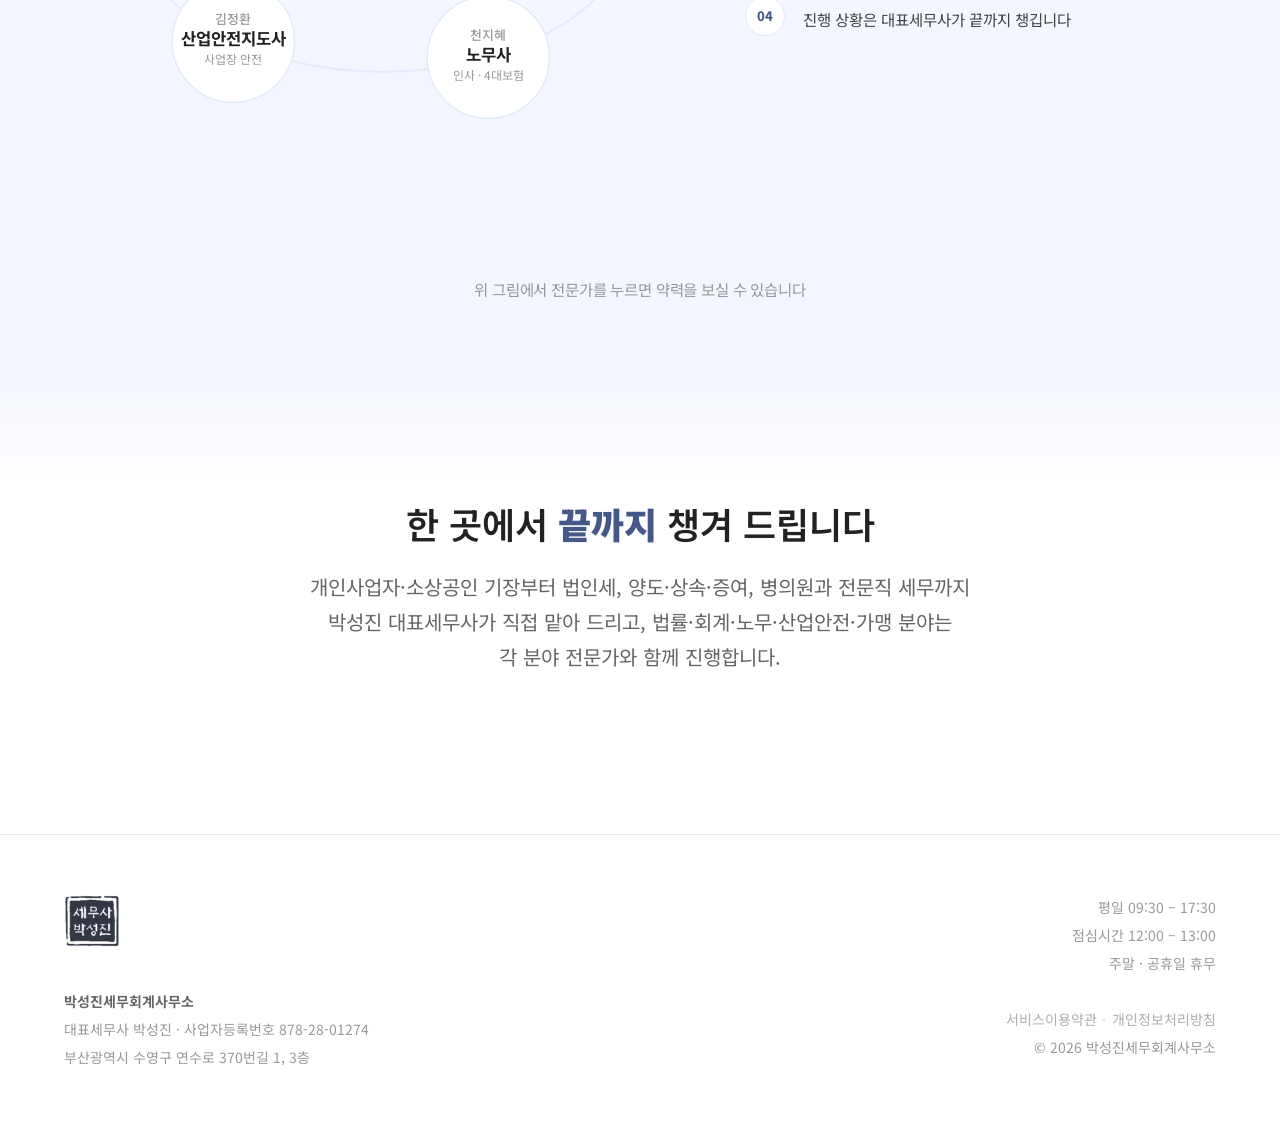
==== commit 2bbad0cd: "광고 규정 점검 반영 : 결과를 약속하는 듯한 문구 두 곳 고침 - 첫 화면 병의원·전문직 카드   "관리받으실 때 결과가 달라집니다" -> "관리받으실 수 있습니다" - 자주 묻" ====
--- a/about/index.html
+++ b/about/index.html
@@ -276,7 +276,6 @@
               <div class="pro-name">김용필 <em>변호사</em></div>
             </div>
             <div class="pro-txt">
-              <!-- ▼ 한마디는 초안입니다. 본인 확인 뒤에 쓰시고, 고칠 때는 따옴표 안을 바꿔 주세요 -->
               <p class="pro-say">“계약서 한 줄이 몇 년의 분쟁을 만들기도 합니다. <br>시작 단계에서 짚어 드리는 것이 가장 저렴한 해결입니다.”</p>
               <p class="pro-cap">약력</p>
               <ul class="pro-career">
@@ -304,7 +303,6 @@
               <div class="pro-name">박준태 <em>공인회계사</em></div>
             </div>
             <div class="pro-txt">
-              <!-- ▼ 한마디는 초안입니다. 본인 확인 뒤에 쓰시고, 고칠 때는 따옴표 안을 바꿔 주세요 -->
               <p class="pro-say">“숫자는 결과가 아니라 판단의 근거입니다. <br>무엇을 보고 결정하셔야 할지부터 함께 정리해 드리겠습니다.”</p>
               <p class="pro-cap">약력</p>
               <ul class="pro-career">
@@ -326,7 +324,6 @@
               <div class="pro-name">천지혜 <em>공인노무사</em></div>
             </div>
             <div class="pro-txt">
-              <!-- ▼ 한마디는 초안입니다. 본인 확인 뒤에 쓰시고, 고칠 때는 따옴표 안을 바꿔 주세요 -->
               <p class="pro-say">“직원 한 분을 모시는 일에도 지켜야 할 절차가 있습니다. <br>미리 챙겨 두면 나중에 크게 다툴 일이 줄어듭니다.”</p>
               <p class="pro-cap">약력</p>
               <ul class="pro-career">
@@ -356,7 +353,6 @@
               <div class="pro-name">김정환 <em>산업안전지도사(기계)</em></div>
             </div>
             <div class="pro-txt">
-              <!-- ▼ 한마디는 초안입니다. 본인 확인 뒤에 쓰시고, 고칠 때는 따옴표 안을 바꿔 주세요 -->
               <p class="pro-say">“안전은 사고가 난 뒤에 준비할 수 없습니다. <br>지금 사업장에서 무엇이 빠져 있는지부터 함께 보겠습니다.”</p>
               <p class="pro-cap">약력</p>
               <ul class="pro-career">
@@ -381,7 +377,6 @@
               <div class="pro-name">옥수인 <em>가맹거래사</em></div>
             </div>
             <div class="pro-txt">
-              <!-- ▼ 한마디는 초안입니다. 본인 확인 뒤에 쓰시고, 고칠 때는 따옴표 안을 바꿔 주세요 -->
               <p class="pro-say">“가맹 계약은 한 번 맺으면 되돌리기 어렵습니다. <br>시작하시기 전에 정보공개서부터 꼼꼼히 확인해 드리겠습니다.”</p>
               <p class="pro-cap">약력</p>
               <ul class="pro-career">
--- a/style.css
+++ b/style.css
@@ -1884,19 +1884,19 @@
   .tax-card{
     min-height:0; border-radius:0; overflow:visible;
     background:none; box-shadow:none;
-    display:flex; align-items:center; gap:15px; margin-bottom:22px;
+    display:flex; align-items:center; gap:16px; margin-bottom:22px;
   }
   .tax-card img{ display:none; }               /* 큰 사진은 쉽니다 */
   .tax-card img.tax-face{
     display:block; position:static;
-    width:100px; height:100px; flex:0 0 100px;
+    width:132px; height:132px; flex:0 0 132px;
     border-radius:50%; object-position:50% 50%;
   }
   .tax-card .veil{ display:none; }             /* 사진 위 어두운 막도 쉽니다 */
   .tax-card .on{ position:static; padding:0; color:var(--t1); }
-  .tax-card .on .nm{ font-size:22px; font-weight:700; }
+  .tax-card .on .nm{ font-size:24px; font-weight:700; }
   .tax-card .on .nm em{
-    display:block; margin:4px 0 0; font-size:14px;
+    display:block; margin:5px 0 0; font-size:14.5px;
     font-weight:500; color:var(--t3); opacity:1;
   }
 }
